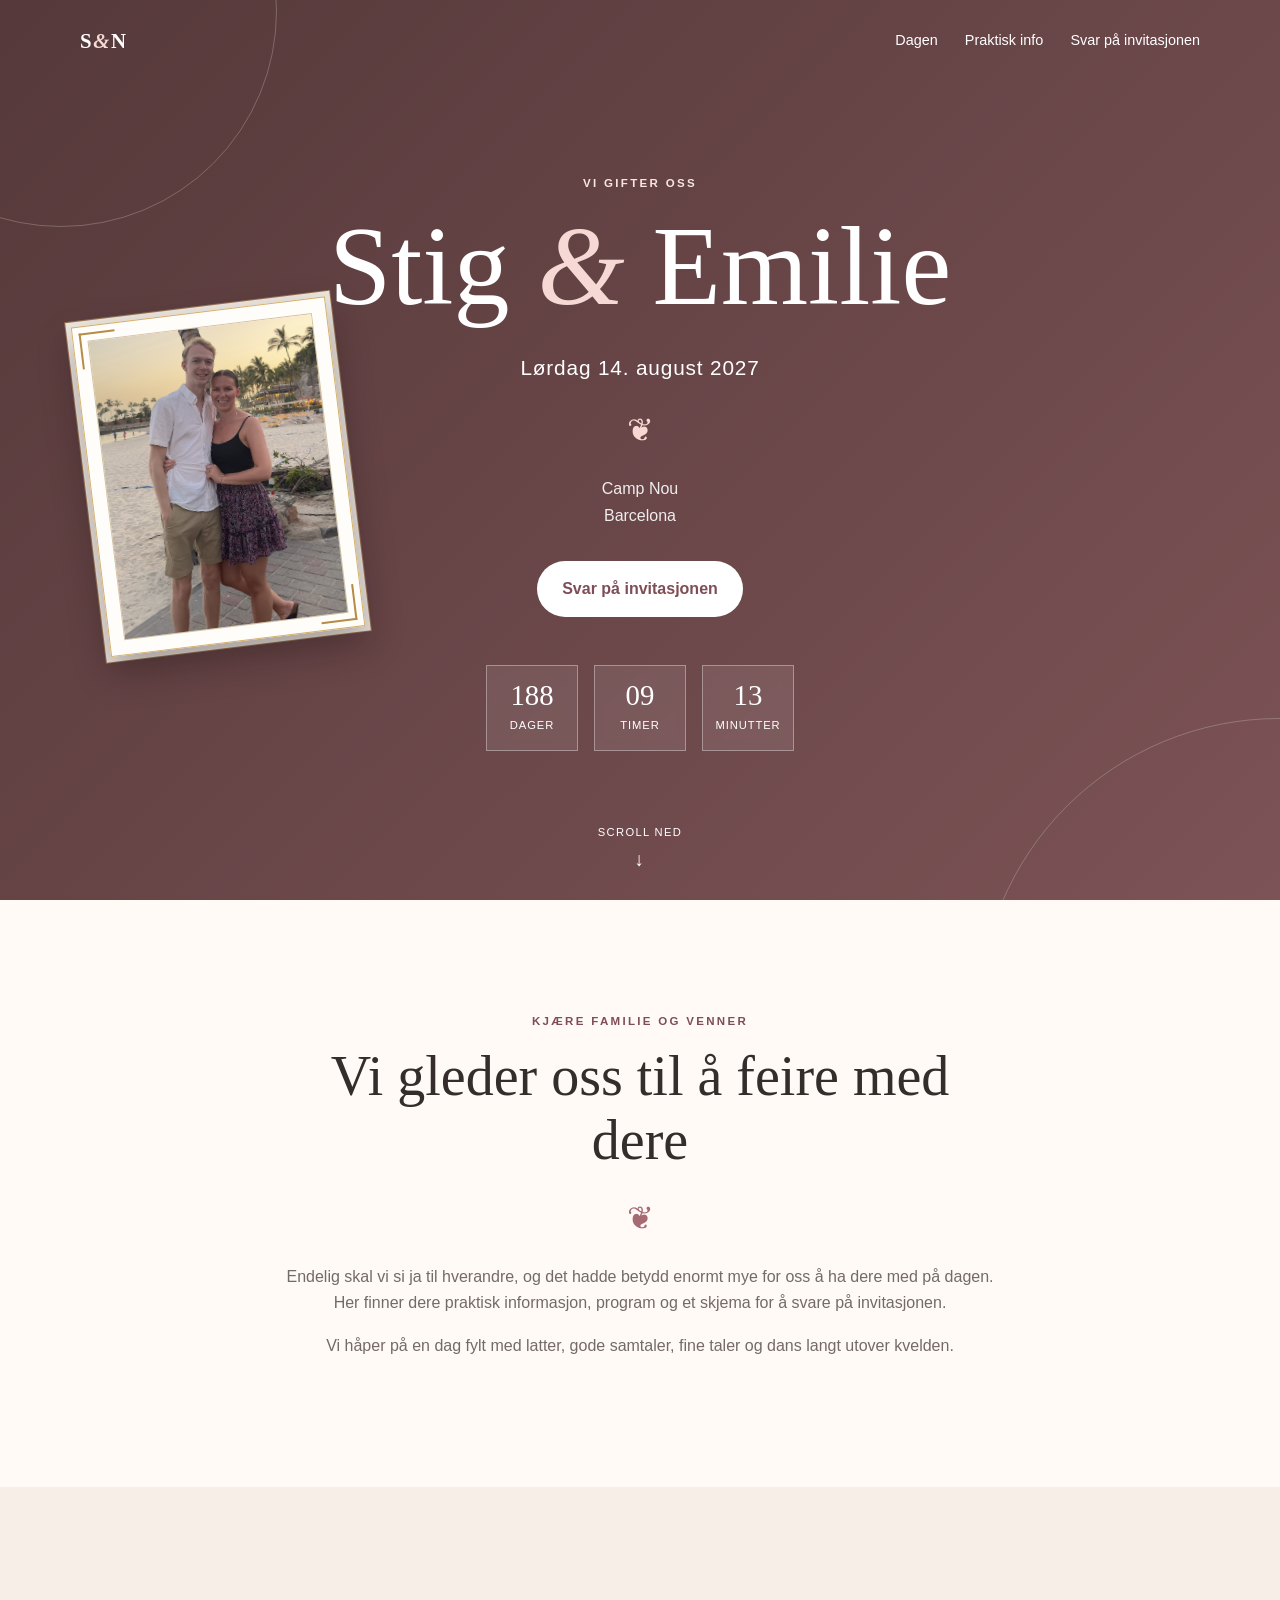
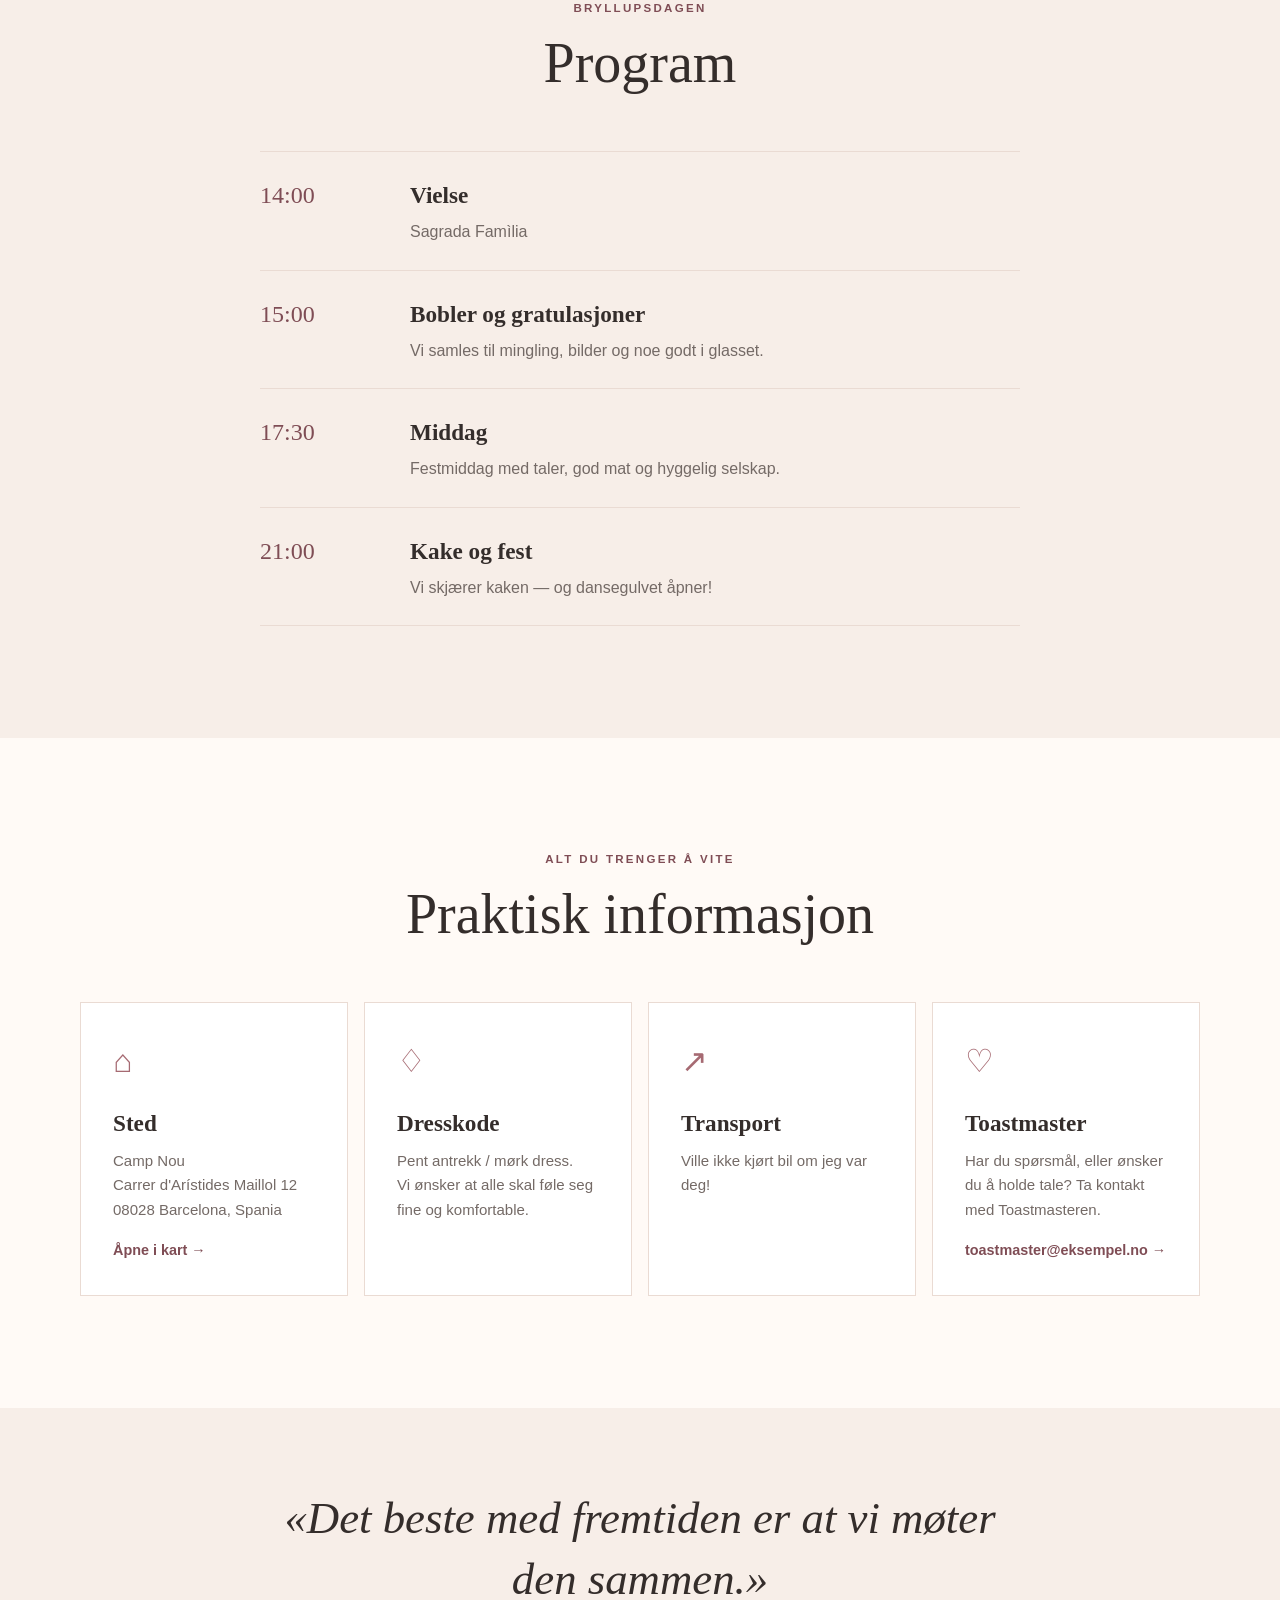
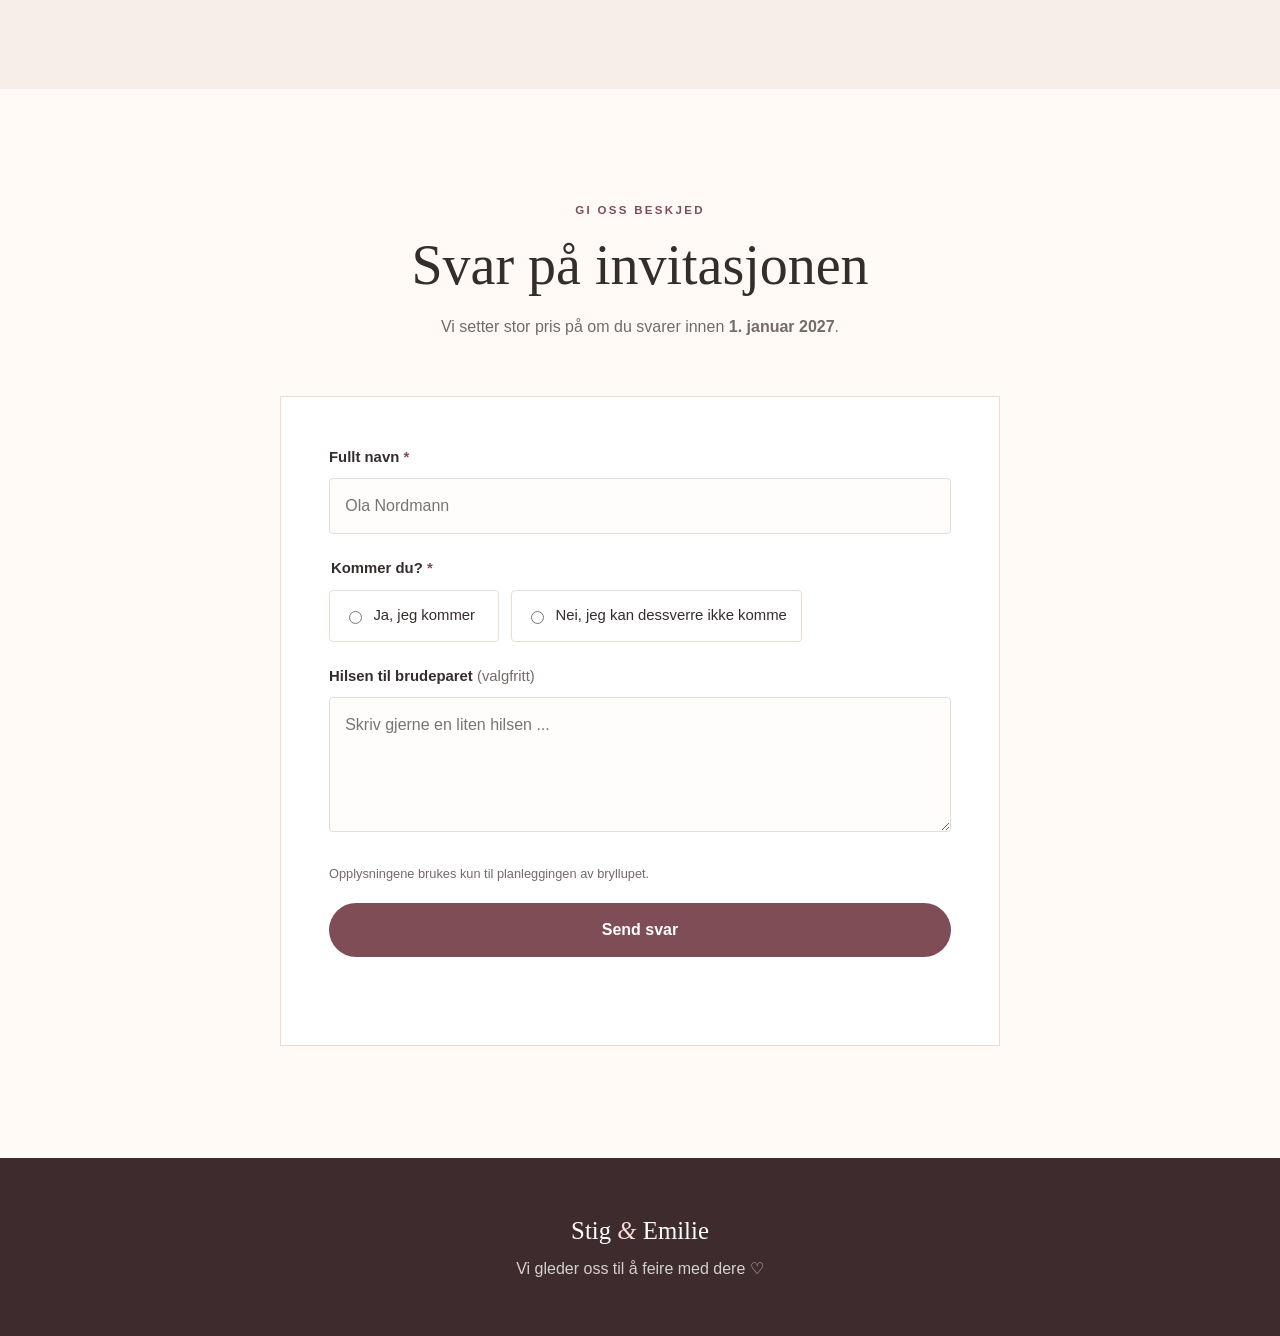
==== index.html @ 92dca907 "Rename indeks.html to index.html" ====
<!doctype html>
<html lang="no">
  <head>
    <meta charset="UTF-8" />
    <meta name="viewport" content="width=device-width, initial-scale=1.0" />

    <title>Stig & Emilie — Bryllup</title>
    <meta
      name="description"
      content="Informasjon og RSVP for bryllupet til Stig og Emilie."
    />

    <link rel="stylesheet" href="style.css">
    <script src="script.js" defer></script>
  </head>

  <body>
    <canvas id="fireworks-canvas" aria-hidden="true"></canvas>
    <header class="hero" id="top">
      <nav class="navigation container" aria-label="Hovedmeny">
        <a class="logo" href="#top" aria-label="Til toppen">
          S<span>&</span>N
        </a>

        <button
          class="menu-button"
          type="button"
          aria-label="Åpne meny"
          aria-controls="menu"
          aria-expanded="false"
        >
          <span></span>
          <span></span>
          <span></span>
        </button>

        <div class="nav-links" id="menu">
          <a href="#dagen">Dagen</a>
          <a href="#praktisk">Praktisk info</a>
          <a href="#rsvp">Svar på invitasjonen</a>
        </div>
      </nav>

            <!-- Bytt ut bryllupsbilde.jpg med navnet på bildet ditt -->
      <figure class="couple-photo">
        <img
          src="bilder/stig-og-emilie.jpg"
          alt="Stig og Emilie"
        />
      </figure>

      <div class="hero-content container">
        <p class="eyebrow">Vi gifter oss</p>

        <!-- NAVN -->
        <h1>Stig <span>&</span> Emilie </h1>

        <!-- DATO OG STED -->
        <p class="hero-date">Lørdag 14. august 2027</p>

        <div class="ornament" aria-hidden="true">❦</div>

        <p class="hero-location">
          Camp Nou<br />
          Barcelona
        </p>

        <a class="button button-light" href="#rsvp">Svar på invitasjonen</a>

        <div class="countdown" aria-label="Nedtelling til bryllupet">
          <div class="countdown-item">
            <strong id="days">0</strong>
            <span>dager</span>
          </div>

          <div class="countdown-item">
            <strong id="hours">0</strong>
            <span>timer</span>
          </div>

          <div class="countdown-item">
            <strong id="minutes">0</strong>
            <span>minutter</span>
          </div>
        </div>
      </div>

      <a class="scroll-hint" href="#velkommen" aria-label="Gå til informasjon">
        <span>Scroll ned</span>
        <span class="scroll-arrow">↓</span>
      </a>
    </header>

    <main>
      <section class="welcome section reveal" id="velkommen">
        <div class="container narrow">
          <p class="eyebrow dark">Kjære familie og venner</p>

          <h2>Vi gleder oss til å feire med dere</h2>

          <div class="ornament dark-ornament" aria-hidden="true">❦</div>

          <p>
            Endelig skal vi si ja til hverandre, og det hadde betydd enormt mye
            for oss å ha dere med på dagen. Her finner dere praktisk
            informasjon, program og et skjema for å svare på invitasjonen.
          </p>

          <p>
            Vi håper på en dag fylt med latter, gode samtaler, fine taler og
            dans langt utover kvelden.
          </p>
        </div>
      </section>

      <section class="schedule section section-soft reveal" id="dagen">
        <div class="container">
          <div class="section-heading">
            <p class="eyebrow dark">Bryllupsdagen</p>
            <h2>Program</h2>
          </div>

          <div class="timeline">
            <article class="timeline-item">
              <time datetime="2027-06-12T14:00">14:00</time>
              <div>
                <h3>Vielse</h3>
                <p>Sagrada Famìlia</p>
              </div>
            </article>

            <article class="timeline-item">
              <time datetime="2027-06-12T15:00">15:00</time>
              <div>
                <h3>Bobler og gratulasjoner</h3>
                <p>Vi samles til mingling, bilder og noe godt i glasset.</p>
              </div>
            </article>

            <article class="timeline-item">
              <time datetime="2027-06-12T17:30">17:30</time>
              <div>
                <h3>Middag</h3>
                <p>Festmiddag med taler, god mat og hyggelig selskap.</p>
              </div>
            </article>

            <article class="timeline-item">
              <time datetime="2027-06-12T21:00">21:00</time>
              <div>
                <h3>Kake og fest</h3>
                <p>Vi skjærer kaken — og dansegulvet åpner!</p>
              </div>
            </article>
          </div>
        </div>
      </section>

      <section class="practical section reveal" id="praktisk">
        <div class="container">
          <div class="section-heading">
            <p class="eyebrow dark">Alt du trenger å vite</p>
            <h2>Praktisk informasjon</h2>
          </div>

          <div class="info-grid">
            <article class="info-card">
              <div class="info-icon" aria-hidden="true">⌂</div>
              <h3>Sted</h3>
              <p>
                Camp Nou<br />
                Carrer d'Arístides Maillol 12<br />
                08028 Barcelona, Spania
              </p>

              <!-- Bytt ut # med kartlenken -->
              <a href="https://www.google.com/maps/place/Camp+Nou/@41.380833,2.122778,17z/data=!4m6!3m5!1s0x12a498f576297baf:0x44f65330fe1b04b9!8m2!3d41.380896!4d2.1228198!16zL20vMDFnZ2ps?entry=ttu&g_ep=EgoyMDI2MDkyMy4wIKXMDSoASAFQAw%3D%3D" target="_blank" rel="noopener">Åpne i kart →</a>
            </article>

            <article class="info-card">
              <div class="info-icon" aria-hidden="true">♢</div>
              <h3>Dresskode</h3>
              <p>
                Pent antrekk / mørk dress.<br />
                Vi ønsker at alle skal føle seg fine og komfortable.
              </p>
            </article>

            <article class="info-card">
              <div class="info-icon" aria-hidden="true">↗</div>
              <h3>Transport</h3>
              <p>
                <!-- [Informasjon om parkering, kollektivtransport eller eventuell
                felles transport.] --> Ville ikke kjørt bil om jeg var deg!
              </p>
            </article>

            <article class="info-card">
              <div class="info-icon" aria-hidden="true">♡</div>
              <h3>Toastmaster</h3>
              <p>
                Har du spørsmål, eller ønsker du å holde tale? Ta kontakt med
                Toastmasteren.
              </p>

              <!-- Bytt ut e-postadressen -->
              <a href="mailto:toastmaster@eksempel.no">
                toastmaster@eksempel.no →
              </a>
            </article>
          </div>
        </div>
      </section>

      <section class="quote-section section-soft reveal">
        <div class="container narrow">
          <blockquote>
            <p>«Det beste med fremtiden er at vi møter den sammen.»</p>
          </blockquote>
        </div>
      </section>

      <section class="rsvp section reveal" id="rsvp">
        <div class="container narrow">
          <div class="section-heading">
            <p class="eyebrow dark">Gi oss beskjed</p>
            <h2>Svar på invitasjonen</h2>
            <p class="section-intro">
              Vi setter stor pris på om du svarer innen
              <strong>1. januar 2027</strong>.
            </p>
          </div>

          <form id="rsvp-form" novalidate>
            <div class="form-group">
              <label for="name">Fullt navn <span aria-hidden="true">*</span></label>
              <input
                id="name"
                name="name"
                type="text"
                autocomplete="name"
                placeholder="Ola Nordmann"
                required
              />
            </div>

            <fieldset class="form-group">
              <legend>Kommer du? <span aria-hidden="true">*</span></legend>

              <div class="radio-group">
                <label class="radio-label">
                  <input type="radio" name="attendance" value="ja" required />
                  <span>Ja, jeg kommer</span>
                </label>

                <label class="radio-label">
                  <input type="radio" name="attendance" value="nei" />
                  <span>Nei, jeg kan dessverre ikke komme</span>
                </label>
              </div>
            </fieldset>

            <div id="guest-fields" hidden>
              <div class="form-group">
            <label for="guestCount">Antall personer <span aria-hidden="true">*</span></label>
            <input
                id="guestCount"
                name="guestCount"
                type="number"
                min="1"
                max="20"
                value="1"
                inputmode="numeric"
              />
            </div>

                <!-- JavaScript legger automatisk inn ett navnefelt per person her -->
                <div id="guest-names-container"></div>



              <div class="form-group">
                <label for="allergies">Allergier eller matpreferanser</label>
                <textarea
                  id="allergies"
                  name="allergies"
                  rows="4"
                  placeholder="For eksempel: vegetar, glutenfri eller nøtteallergi."
                ></textarea>
              </div>
            </div>

            <div class="form-group">
              <label for="message">Hilsen til brudeparet <span class="optional">(valgfritt)</span></label>
              <textarea
                id="message"
                name="message"
                rows="4"
                placeholder="Skriv gjerne en liten hilsen ..."
              ></textarea>
            </div>

            <p class="privacy-note">
              Opplysningene brukes kun til planleggingen av bryllupet.
            </p>

            <button class="button button-dark" type="submit">
              Send svar
            </button>

            <p
              id="form-status"
              class="form-status"
              aria-live="polite"
            ></p>
          </form>
        </div>
      </section>
    </main>

    <footer class="footer">
      <div class="container">
        <p class="footer-names">Stig <span>&</span> Emilie </p>
        <p>Vi gleder oss til å feire med dere ♡</p>
      </div>
    </footer>
  </body>
</html>
---- style.css ----
/*
  ==========================================
  BRYLLUPSSIDE – CSS
  ==========================================
*/


/*
  ------------------------------------------
  1. FARGER OG GJENBRUKBARE VERDIER
  ------------------------------------------

  CSS-variabler gjør det enkelt å endre farger
  senere. Endrer du for eksempel --accent,
  endres aksentfargen overalt på nettsiden.
*/
:root {
  /* Bakgrunnsfarger */
  --background: #fffaf6;
  --surface: #ffffff;
  --surface-soft: #f7eee8;

  /* Tekstfarger */
  --text: #342d2b;
  --muted-text: #746a66;

  /* Hovedfarger for detaljer, knapper og lenker */
  --accent: #a66a72;
  --accent-dark: #7f4d55;
  --accent-light: #ecd7d3;

  /* Andre nyttige farger */
  --border: #eadbd3;
  --white: #ffffff;

  /*
    Skrifter:
    Georgia er en klassisk serif-skrift som passer
    godt på overskrifter på en bryllupsside.

    Arial er en enkel, lettlest skrift til vanlig tekst.
  */
  --font-body: Arial, Helvetica, sans-serif;
  --font-heading: Georgia, "Times New Roman", serif;

  /* Maks bredde på innholdet på store skjermer */
  --max-width: 1120px;

  /* Samme animasjonshastighet brukt flere steder */
  --transition: 200ms ease;
}


/*
  ------------------------------------------
  2. GRUNNINNSTILLINGER
  ------------------------------------------
*/

/*
  Gjør at padding og border regnes med i bredde/høyde.
  Dette gjør det mye enklere å kontrollere størrelser.
*/
* {
  box-sizing: border-box;
}

/* Myk scrolling når man klikker på lenker som #rsvp */
html {
  scroll-behavior: smooth;
}

/* Standard stil for hele nettsiden */
body {
  margin: 0;
  background: var(--background);
  color: var(--text);
  font-family: var(--font-body);
  font-size: 1rem;
  line-height: 1.65;
}

/*
  Klassen legges på body med JavaScript når mobilmenyen
  er åpen. Da hindrer vi at siden scroller i bakgrunnen.
*/
body.menu-open {
  overflow: hidden;
}

/* Sørger for at bilder aldri blir bredere enn skjermen */
img {
  max-width: 100%;
}

/* Lenker arver tekstfargen fra elementet rundt */
a {
  color: inherit;
}

/*
  Skjemaelementer bruker samme skrifttype som resten
  av nettsiden i stedet for nettleserens standardfont.
*/
button,
input,
textarea,
select {
  font: inherit;
}

/* Musepekeren blir en hånd når man holder over knapper */
button {
  cursor: pointer;
}


/*
  ------------------------------------------
  3. FELLES LAYOUT-KLASSER
  ------------------------------------------
*/

/*
  .container holder innholdet sentrert og hindrer at
  tekst og kort blir altfor brede på store skjermer.

  calc(100% - 2rem) gir 1rem luft på hver side på mobil.
*/
.container {
  width: min(var(--max-width), calc(100% - 2rem));
  margin: 0 auto;
}

/* Brukes på seksjoner med mye tekst, som velkommen og RSVP */
.narrow {
  max-width: 720px;
}

/* Standard luft over og under hver seksjon */
.section {
  padding: 7rem 0;
}

/* Alternativ, litt mørkere bakgrunn på enkelte seksjoner */
.section-soft {
  background: var(--surface-soft);
}


/*
  ------------------------------------------
  4. HERO / FORSIDEN
  ------------------------------------------
*/

.hero {
  position: relative;
  min-height: 100svh;
  overflow: hidden;

  color: var(--white);

  /*
    Her kan du bruke et eget bilde:
    1. Lag en mappe som heter "bilder"
    2. Legg bildet der, for eksempel "hero.jpg"
    3. Da brukes: url("bilder/hero.jpg")

    Hvis du IKKE har noe bilde, vil fargen #805b5c
    vises i stedet.

    Linear-gradient gjør bildet mørkere, slik at den
    hvite teksten blir lettere å lese.
  */
  background:
    linear-gradient(
      135deg,
      rgba(63, 39, 40, 0.66),
      rgba(119, 72, 78, 0.44)
    ),
    url("bilder/hero.jpg") center / cover no-repeat,
    #805b5c;
}

/*
  Store dekorative sirkler i bakgrunnen.
  ::before og ::after lager ekstra elementer uten at
  du trenger å legge dem i HTML.
*/
.hero::before,
.hero::after {
  position: absolute;
  border: 1px solid rgba(255, 255, 255, 0.22);
  border-radius: 50%;
  content: "";
  pointer-events: none;
}

.hero::before {
  width: 430px;
  height: 430px;
  top: -205px;
  left: -155px;
}

.hero::after {
  width: 600px;
  height: 600px;
  right: -300px;
  bottom: -420px;
}


/*
  ------------------------------------------
  5. NAVIGASJON
  ------------------------------------------
*/

.navigation {
  position: relative;
  z-index: 2;

  display: flex;
  align-items: center;
  justify-content: space-between;

  padding-top: 1.5rem;
}

/* Liten logo øverst til venstre */
.logo {
  font-family: var(--font-heading);
  font-size: 1.3rem;
  font-weight: 600;
  letter-spacing: 0.08em;
  text-decoration: none;
}

/* Gir &-tegnet en lysere/feminin aksentfarge */
.logo span,
.hero h1 span,
.footer-names span {
  color: #f6d9d4;
  font-style: italic;
}

/* Menylenker på store skjermer */
.nav-links {
  display: flex;
  gap: 1.7rem;
}

.nav-links a {
  position: relative;
  font-size: 0.9rem;
  font-weight: 500;
  text-decoration: none;
}

/*
  Lager en liten linje under menylenken ved hover.
  Linjen starter med bredde 0 og vokser til 100%.
*/
.nav-links a::after {
  position: absolute;
  bottom: -0.35rem;
  left: 0;

  width: 0;
  height: 1px;

  background: currentColor;
  content: "";

  transition: width var(--transition);
}

.nav-links a:hover::after,
.nav-links a:focus-visible::after {
  width: 100%;
}

/*
  Hamburgerknappen er skjult på store skjermer.
  Den vises i media query nederst for mobil.
*/
.menu-button {
  display: none;

  width: 45px;
  height: 45px;
  padding: 0.7rem;

  border: 1px solid rgba(255, 255, 255, 0.6);
  border-radius: 50%;
  background: transparent;
  color: var(--white);
}

.menu-button span {
  display: block;
  width: 100%;
  height: 1px;
  margin: 5px 0;

  background: currentColor;

  transition:
    transform var(--transition),
    opacity var(--transition);
}


/*
  ------------------------------------------
  6. INNHOLD I HERO-SEKSJONEN
  ------------------------------------------
*/

.hero-content {
  position: relative;
  z-index: 1;

  display: grid;
  min-height: calc(100svh - 76px);
  place-content: center;
  justify-items: center;

  padding: 5rem 1rem 6rem;
  text-align: center;
}

/*
  Liten tekst over overskrifter.
  F.eks. "Vi gifter oss" eller "Praktisk informasjon".
*/
.eyebrow {
  margin: 0 0 0.8rem;

  color: #f8e6e1;
  font-size: 0.72rem;
  font-weight: 700;
  letter-spacing: 0.2em;
  text-transform: uppercase;
}

/* Mørk variant som brukes på lyse bakgrunner */
.eyebrow.dark {
  color: var(--accent-dark);
}

.hero h1,
h2,
h3 {
  font-family: var(--font-heading);
}

/* Hovedtittelen med navnene til brudeparet */
.hero h1 {
  max-width: 900px;
  margin: 0;

  /*
    clamp(minimum, fleksibel størrelse, maksimum)
    gjør at tittelen automatisk blir mindre på mobil
    og større på store skjermer.
  */
  font-size: clamp(3.3rem, 10vw, 7rem);
  font-weight: 500;
  line-height: 1.08;
}

.hero-date {
  margin: 1.5rem 0 0;
  font-size: clamp(1.05rem, 2vw, 1.3rem);
  letter-spacing: 0.04em;
}

/* Den lille blomster-/ornamentteksten: ❦ */
.ornament {
  margin: 1.2rem 0;
  color: #f7d7d1;
  font-family: var(--font-heading);
  font-size: 2rem;
}

.dark-ornament {
  color: var(--accent);
}

.hero-location {
  margin: 0 0 2rem;
  color: rgba(255, 255, 255, 0.9);
}


/*
  ------------------------------------------
  7. KNAPPER OG FOKUS
  ------------------------------------------
*/

.button {
  display: inline-flex;
  align-items: center;
  justify-content: center;

  min-height: 52px;
  padding: 0.85rem 1.5rem;

  border: 1px solid transparent;
  border-radius: 999px;

  font-weight: 700;
  text-decoration: none;

  transition:
    transform var(--transition),
    background var(--transition),
    color var(--transition),
    border-color var(--transition);
}

/* Knappen løfter seg forsiktig når brukeren holder over */
.button:hover {
  transform: translateY(-3px);
}

/*
  Synlig fokusmarkering for tastaturnavigasjon.
  Dette er viktig for tilgjengelighet.
*/
.button:focus-visible,
a:focus-visible,
input:focus-visible,
textarea:focus-visible,
select:focus-visible {
  outline: 3px solid #c88b91;
  outline-offset: 3px;
}

/* Lys knapp brukt i hero */
.button-light {
  background: var(--white);
  color: var(--accent-dark);
}

.button-light:hover {
  background: #faece8;
}

/* Mørk knapp brukt til å sende RSVP-skjemaet */
.button-dark {
  width: 100%;
  border: 0;
  background: var(--accent-dark);
  color: var(--white);
}

.button-dark:hover {
  background: #61373e;
}


/*
  ------------------------------------------
  8. NEDTELLING
  ------------------------------------------
*/

.countdown {
  display: flex;
  justify-content: center;
  gap: 1rem;
  margin-top: 3rem;
}

/* Hver enkelt boks i nedtellingen */
.countdown-item {
  display: grid;
  width: 92px;
  min-height: 86px;
  place-content: center;

  border: 1px solid rgba(255, 255, 255, 0.35);
  background: rgba(255, 255, 255, 0.09);

  /*
    Gjør innholdet bak boksen litt uskarpt.
    Enkelte eldre nettlesere støtter ikke dette,
    men boksen fungerer fortsatt uten.
  */
  backdrop-filter: blur(4px);
}

.countdown-item strong {
  font-family: var(--font-heading);
  font-size: 1.8rem;
  font-weight: 500;
  line-height: 1;
}

.countdown-item span {
  margin-top: 0.35rem;
  font-size: 0.7rem;
  letter-spacing: 0.08em;
  text-transform: uppercase;
}


/*
  ------------------------------------------
  9. "SCROLL NED"-LENKE I HERO
  ------------------------------------------
*/

.scroll-hint {
  position: absolute;
  z-index: 2;
  bottom: 1.5rem;
  left: 50%;

  display: grid;
  justify-items: center;

  color: var(--white);
  font-size: 0.7rem;
  letter-spacing: 0.12em;
  text-decoration: none;
  text-transform: uppercase;

  transform: translateX(-50%);
}

.scroll-arrow {
  margin-top: 0.2rem;
  font-size: 1.2rem;

  /* Pil ned beveger seg forsiktig opp og ned */
  animation: bounce 1.7s infinite;
}


/*
  ------------------------------------------
  10. VELKOMSTTEKST OG OVERSKRIFTER
  ------------------------------------------
*/

.welcome {
  text-align: center;
}

.welcome h2,
.section-heading h2 {
  margin: 0;
  font-size: clamp(2.2rem, 5vw, 3.5rem);
  font-weight: 500;
  line-height: 1.15;
}

.welcome p:not(.eyebrow) {
  color: var(--muted-text);
}

.section-heading {
  margin-bottom: 3.5rem;
  text-align: center;
}

.section-intro {
  max-width: 570px;
  margin: 1rem auto 0;
  color: var(--muted-text);
}


/*
  ------------------------------------------
  11. PROGRAM / TIDSLINJE
  ------------------------------------------
*/

.timeline {
  max-width: 760px;
  margin: 0 auto;
}

/*
  Første kolonne er klokkeslett.
  Andre kolonne er informasjon om hendelsen.
*/
.timeline-item {
  display: grid;
  grid-template-columns: 110px 1fr;
  gap: 2.5rem;

  padding: 1.5rem 0;
  border-bottom: 1px solid var(--border);
}

.timeline-item:first-child {
  border-top: 1px solid var(--border);
}

.timeline-item time {
  color: var(--accent-dark);
  font-family: var(--font-heading);
  font-size: 1.5rem;
}

.timeline-item h3 {
  margin: 0 0 0.3rem;
  font-size: 1.45rem;
  font-weight: 600;
}

.timeline-item p {
  margin: 0;
  color: var(--muted-text);
}


/*
  ------------------------------------------
  12. PRAKTISK INFORMASJON – KORT
  ------------------------------------------
*/

.info-grid {
  display: grid;

  /* Fire kort ved siden av hverandre på store skjermer */
  grid-template-columns: repeat(4, 1fr);

  gap: 1rem;
}

.info-card {
  min-height: 280px;
  padding: 2rem;

  background: var(--surface);
  border: 1px solid var(--border);
}

.info-icon {
  color: var(--accent);
  font-family: var(--font-heading);
  font-size: 2rem;
}

.info-card h3 {
  margin: 1rem 0 0.4rem;
  font-size: 1.45rem;
  font-weight: 600;
}

.info-card p {
  margin: 0;
  color: var(--muted-text);
  font-size: 0.94rem;
}

.info-card a {
  display: inline-block;
  margin-top: 1rem;

  color: var(--accent-dark);
  font-size: 0.9rem;
  font-weight: 700;
  text-decoration: none;
}

.info-card a:hover {
  text-decoration: underline;
}


/*
  ------------------------------------------
  13. SITATSEKSJON
  ------------------------------------------
*/

.quote-section {
  padding: 5rem 0;
  text-align: center;
}

blockquote {
  margin: 0;
}

blockquote p {
  margin: 0;

  font-family: var(--font-heading);
  font-size: clamp(1.8rem, 4vw, 2.8rem);
  font-style: italic;
  line-height: 1.35;
}


/*
  ------------------------------------------
  14. RSVP-SKJEMA
  ------------------------------------------
*/

.rsvp {
  background: var(--background);
}

/*
  Skjemaet ligger som et hvitt "kort" på siden.
  clamp gjør at lufta inni blir mindre på mobil.
*/
form {
  padding: clamp(1.5rem, 4vw, 3rem);
  background: var(--surface);
  border: 1px solid var(--border);
}

.form-group {
  margin: 0 0 1.4rem;
  padding: 0;
  border: 0;
}

label,
legend {
  display: block;
  margin-bottom: 0.55rem;
  font-size: 0.93rem;
  font-weight: 700;
}

/* Rødlig stjerne ved obligatoriske felt */
label span[aria-hidden="true"],
legend span[aria-hidden="true"] {
  color: var(--accent-dark);
}

/* Litt svakere tekst ved "(valgfritt)" */
.optional {
  color: var(--muted-text);
  font-weight: 400;
}

/*
  Felles design for tekstfelt, tekstområder
  og nedtrekksmenyer.
*/
input[type="text"],
textarea,
select {
  width: 100%;
  padding: 0.85rem 0.95rem;

  border: 1px solid var(--border);
  border-radius: 4px;
  outline: none;

  background: #fffdfb;
  color: var(--text);

  transition:
    border-color var(--transition),
    box-shadow var(--transition);
}

/* Litt tydeligere kant når brukeren skriver i et felt */
input[type="text"]:focus,
textarea:focus,
select:focus {
  border-color: var(--accent);
  box-shadow: 0 0 0 3px rgba(166, 106, 114, 0.14);
}

/* Lar brukeren endre høyden på tekstfeltet, men ikke bredden */
textarea {
  resize: vertical;
}

/* Radio-knappene ligger ved siden av hverandre på større skjermer */
.radio-group {
  display: flex;
  flex-wrap: wrap;
  gap: 0.75rem;
}

/*
  Hver radio-knapp er pakket inn i en label.
  Da kan brukeren klikke på hele boksen, ikke bare
  den lille sirkelen.
*/
.radio-label {
  display: flex;
  align-items: center;
  gap: 0.5rem;

  min-width: 170px;
  margin: 0;
  padding: 0.8rem 0.9rem;

  border: 1px solid var(--border);
  border-radius: 4px;

  font-weight: 500;
  cursor: pointer;
}

/*
  :has() velger labelen som inneholder en valgt radio-knapp.
  Den får da en svak bakgrunn og tydeligere kant.
*/
.radio-label:has(input:checked) {
  border-color: var(--accent);
  background: #fff6f4;
}

/* Endrer fargen på selve radio-sirkelen */
.radio-label input {
  accent-color: var(--accent-dark);
}

.privacy-note {
  margin: 0 0 1.2rem;
  color: var(--muted-text);
  font-size: 0.8rem;
}

/*
  Området under skjemaet der JavaScript viser:
  - feilmeldinger
  - vellykket innsending
*/
.form-status {
  min-height: 1.5rem;
  margin: 1rem 0 0;
  font-weight: 700;
  text-align: center;
}

.form-status.success {
  color: #347052;
}

.form-status.error {
  color: #aa3c45;
}


/*
  ------------------------------------------
  15. FOOTER
  ------------------------------------------
*/

.footer {
  padding: 3rem 0;
  background: #3d2b2d;
  color: rgba(255, 255, 255, 0.78);
  text-align: center;
}

.footer p {
  margin: 0.3rem 0;
}

.footer-names {
  color: var(--white);
  font-family: var(--font-heading);
  font-size: 1.55rem;
}


/*
  ------------------------------------------
  16. SCROLL-ANIMASJONER
  ------------------------------------------

  JavaScript legger klassen .
  /*
  Ballonger og fyrverkeri ved åpning av nettsiden
*/

/* Canvaset dekker skjermen, men kan ikke klikkes på */
#fireworks-canvas {
  position: fixed;
  z-index: 20;
  inset: 0;

  width: 100%;
  height: 100%;

  pointer-events: none;
}

/*
  Ballonger blir opprettet med JavaScript inne i hero.
  De er bare dekorasjon og skal ikke dekke innholdet.
*/
.opening-balloon {
  position: absolute;
  z-index: 0;
  bottom: -140px;

  width: 42px;
  height: 54px;

  border-radius: 50% 50% 48% 48%;
  opacity: 0.8;

  animation: balloon-float linear forwards;
}

/* Den lille "knyten" nederst på ballongen */
.opening-balloon::before {
  position: absolute;
  bottom: -6px;
  left: 50%;

  width: 10px;
  height: 10px;

  background: inherit;
  content: "";

  transform: translateX(-50%) rotate(45deg);
}

/* Ballongsnoren */
.opening-balloon::after {
  position: absolute;
  top: 57px;
  left: 50%;

  width: 1px;
  height: 80px;

  background: rgba(255, 255, 255, 0.55);
  content: "";

  transform: translateX(-50%);
  transform-origin: top;
}

/*
  Ballongen beveger seg fra under skjermen til over hero-seksjonen.
  Litt rotasjon får bevegelsen til å føles mindre stiv.
*/
@keyframes balloon-float {
  0% {
    transform: translateY(0) rotate(-4deg);
  }

  50% {
    transform: translateY(-55vh) rotate(5deg);
  }

  100% {
    transform: translateY(-125vh) rotate(-3deg);
  }
}

/*
  Bilderamme med dobbel kant, små gullhjørner og skygge.
*/
.couple-photo {
  position: absolute;
  z-index: 1;
  top: 50%;
  left: clamp(1.5rem, 7vw, 8rem);

  width: clamp(180px, 20vw, 310px);
  margin: 0;
  padding: 0.85rem;

  background: #fffdf9;
  border: 1px solid #d5b06e;
  box-shadow:
    0 16px 35px rgba(25, 14, 15, 0.35),
    0 0 0 5px rgba(255, 253, 249, 0.85),
    0 0 0 6px rgba(213, 176, 110, 0.45);

  transform: translateY(-42%) rotate(-7deg);
  transition: transform 250ms ease;
}

/*
  Dekorative gullhjørner over selve bilderammen.
*/
.couple-photo::before,
.couple-photo::after {
  position: absolute;
  z-index: 2;

  width: 34px;
  height: 34px;

  border-color: #b68b46;
  border-style: solid;
  content: "";

  pointer-events: none;
}

.couple-photo::before {
  top: 0.35rem;
  left: 0.35rem;

  border-width: 2px 0 0 2px;
}

.couple-photo::after {
  right: 0.35rem;
  bottom: 0.35rem;

  border-width: 0 2px 2px 0;
}

.couple-photo img {
  display: block;
  width: 100%;
  aspect-ratio: 3 / 4;
  object-fit: cover;

  /*
    En tynn, varm kant rett rundt fotografiet.
  */
  border: 1px solid #d8c3a1;

  /*
    Gjør bildet litt varmere og mykere.
    Du kan fjerne disse to linjene hvis du vil
    beholde bildets helt originale farger.
  */
  filter: saturate(0.9) contrast(0.98);
}

/* Bildet retter seg litt opp når musen holdes over det */
.couple-photo:hover {
  transform: translateY(-42%) rotate(-3deg) scale(1.03);
}


/*
  På mindre skjermer blir bildet mindre og flyttes nedover,
  slik at det ikke dekker navnene i headeren.
*/
@media (max-width: 850px) {
  .couple-photo {
    top: auto;
    bottom: 1.5rem;
    left: 1.25rem;

    width: 130px;

    transform: rotate(-6deg);
  }

  .couple-photo:hover {
    transform: rotate(-3deg) scale(1.03);
  }
}

/*
  Skjuler bildet på veldig små mobiler, siden headeren ellers
  fort kan bli for tett. Fjern denne delen hvis du alltid vil
  vise bildet.
*/
@media (max-width: 430px) {
  .couple-photo {
    display: none;
  }
}
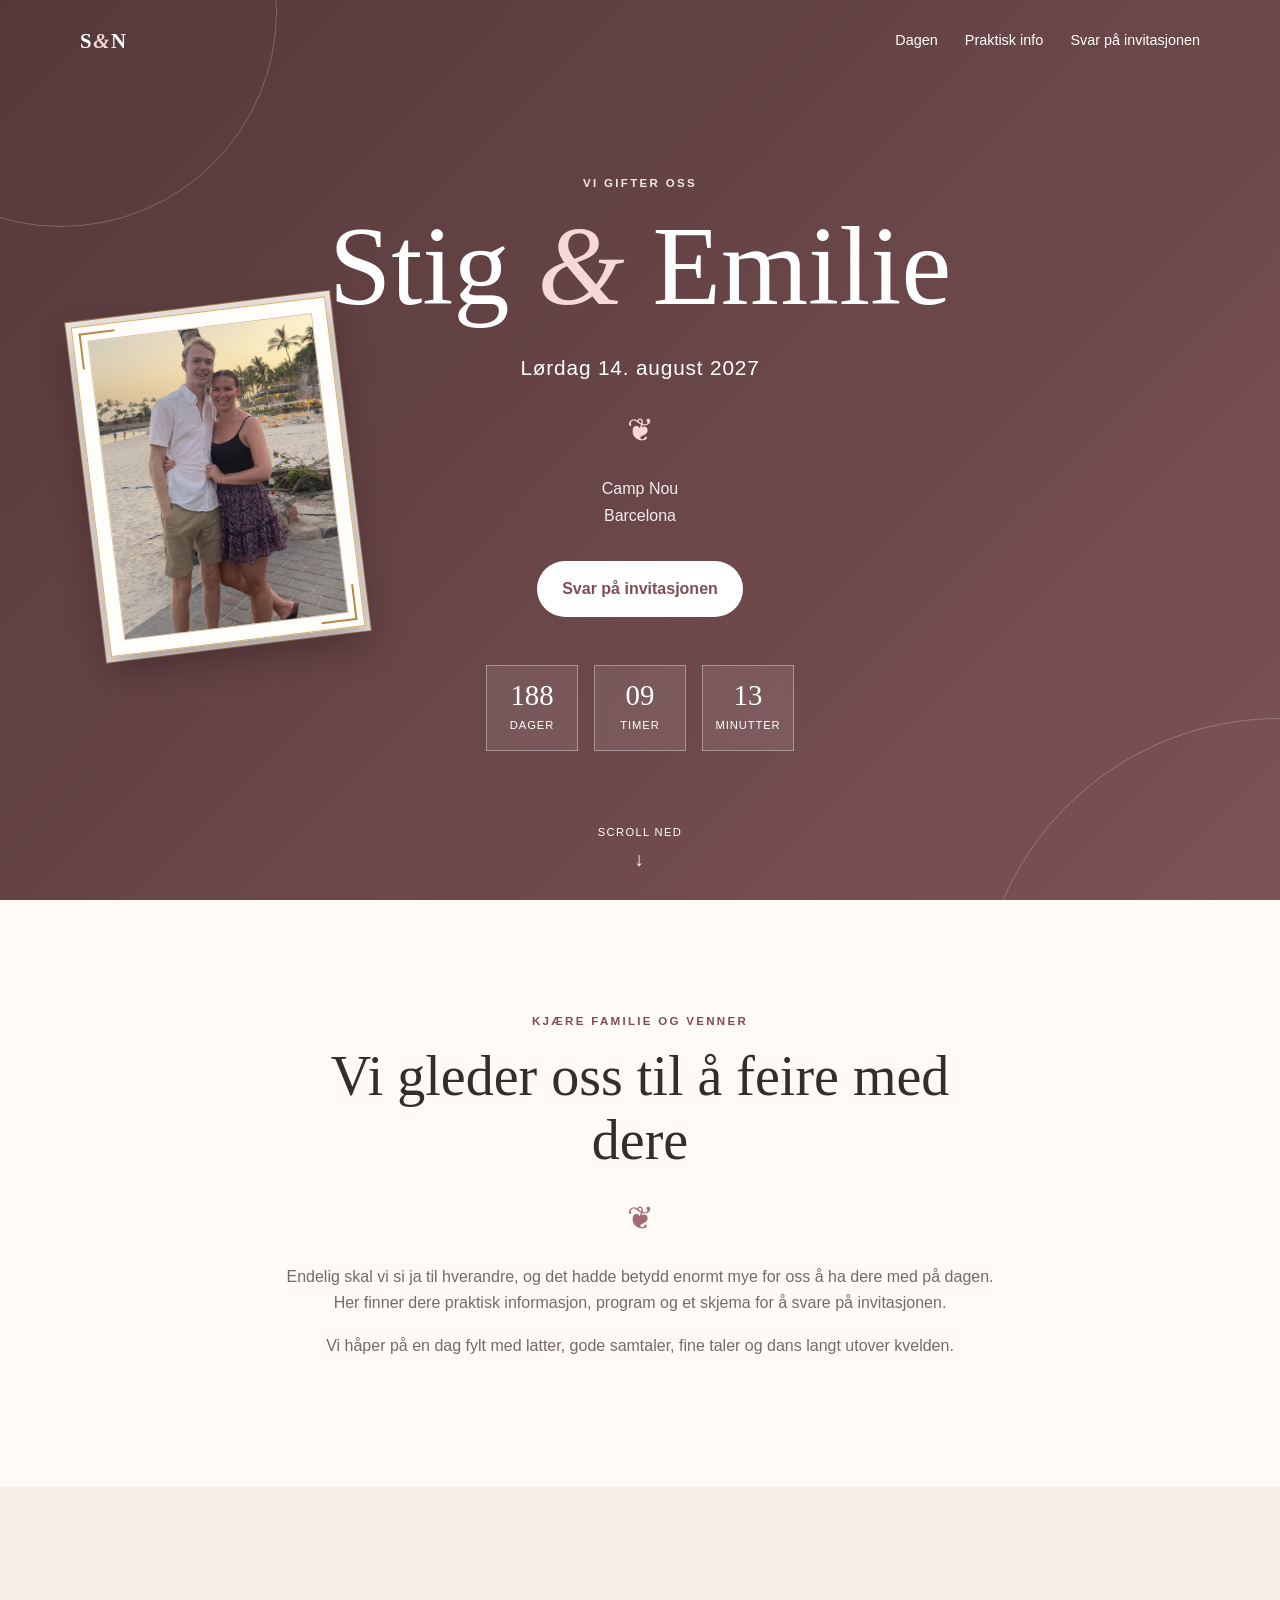
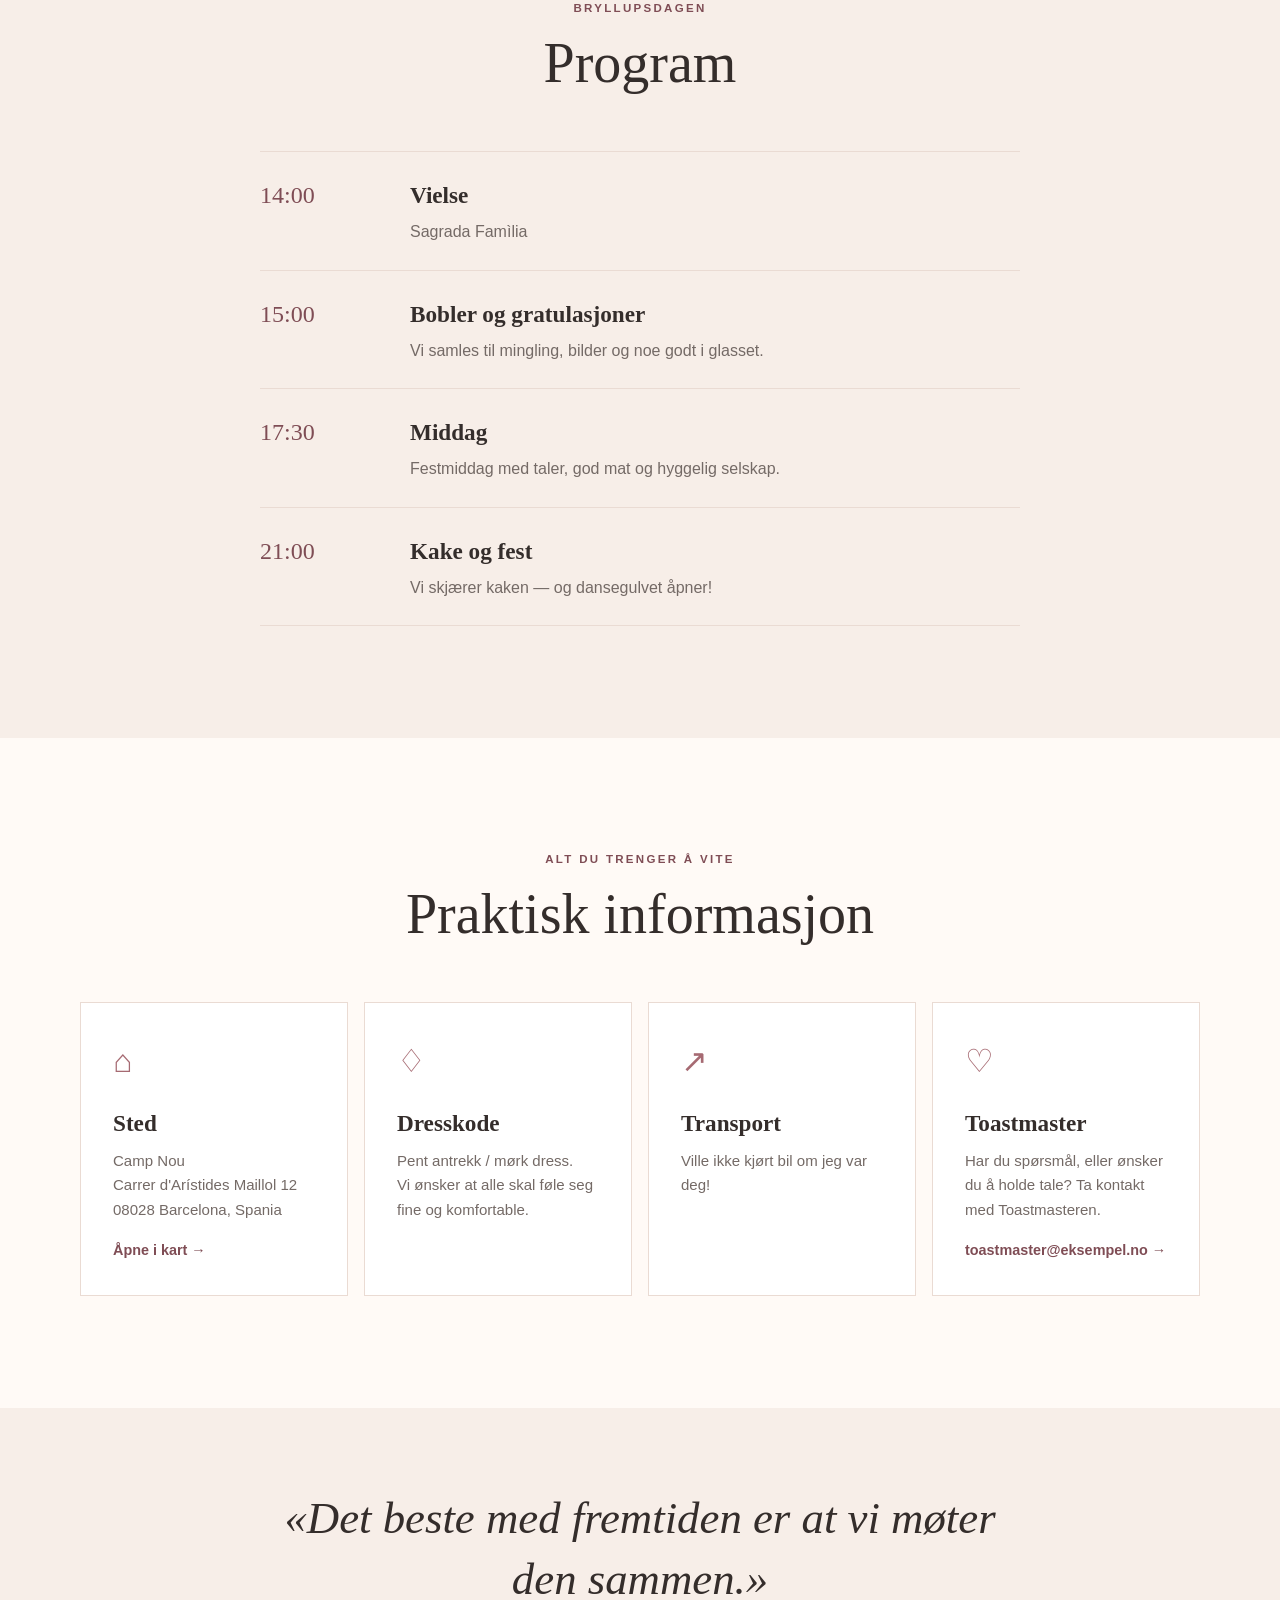
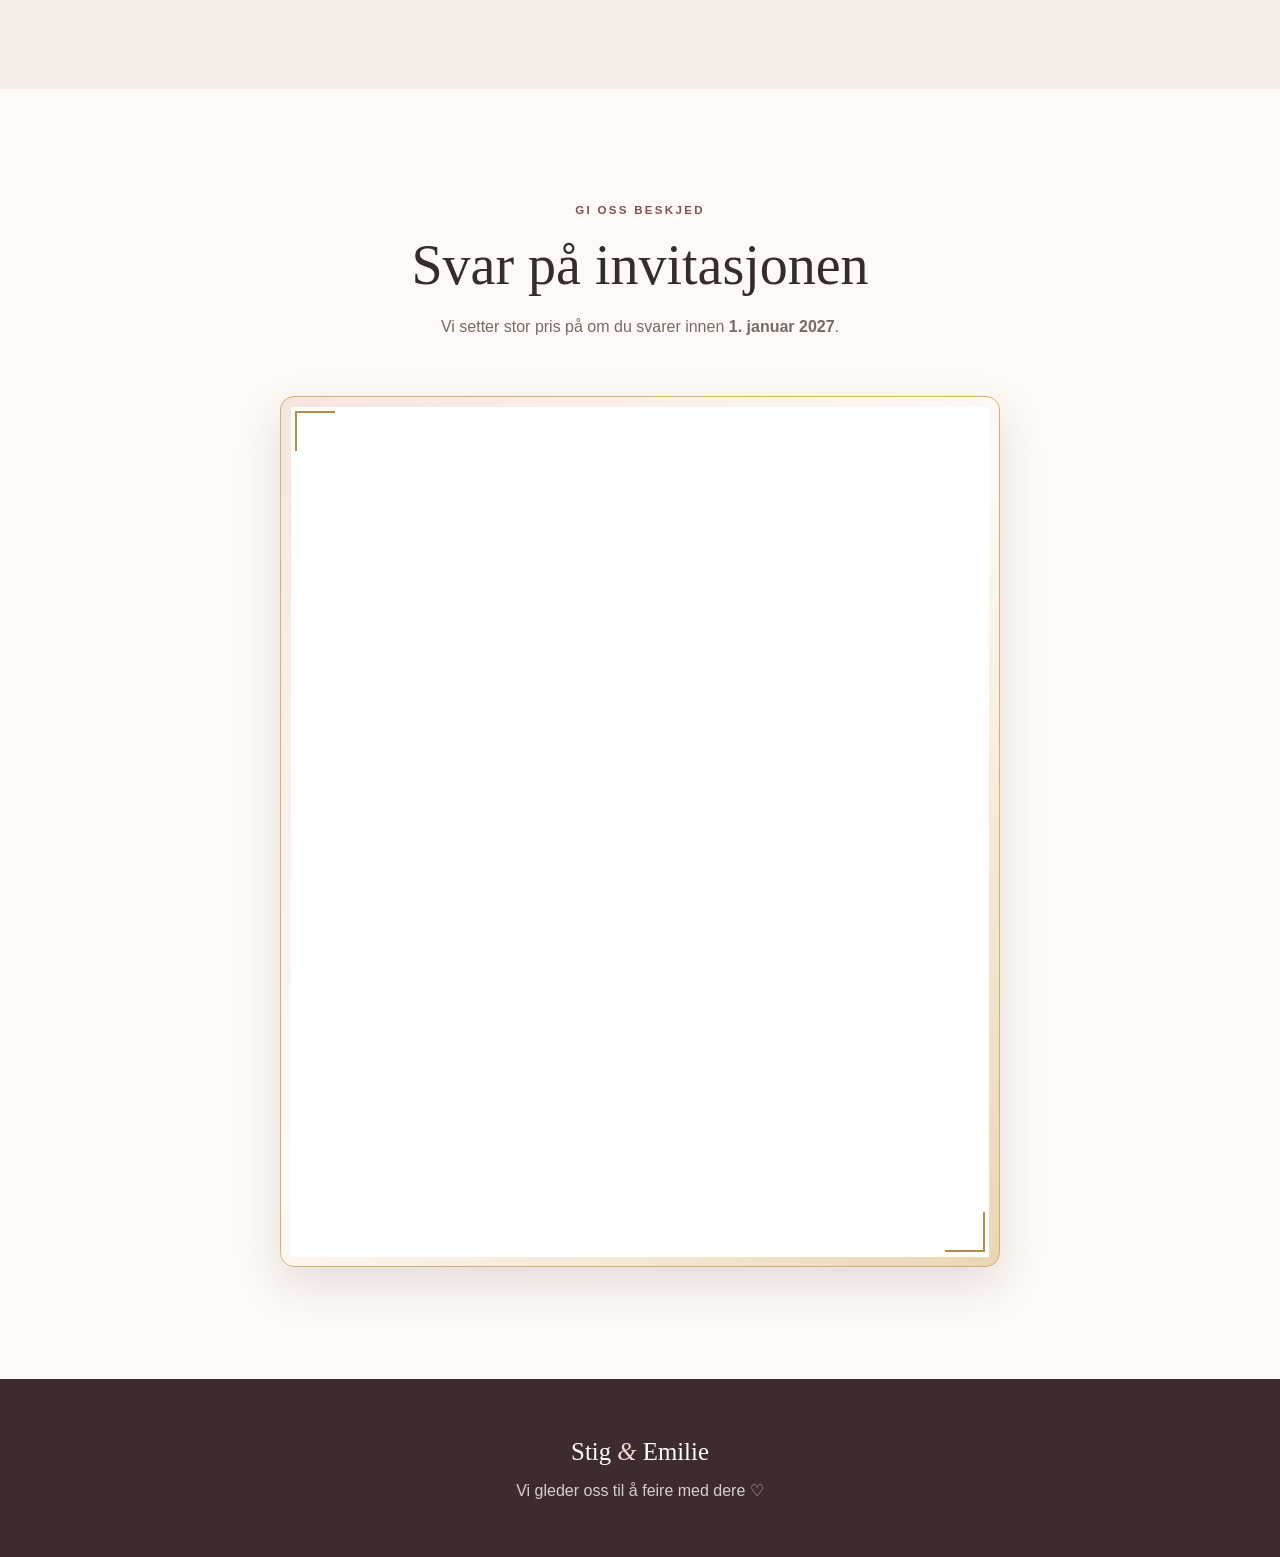
==== commit c1b0125b: "lagt inn microsoft forms" ====
--- a/index.html
+++ b/index.html
@@ -231,89 +231,19 @@
             </p>
           </div>
 
-          <form id="rsvp-form" novalidate>
-            <div class="form-group">
-              <label for="name">Fullt navn <span aria-hidden="true">*</span></label>
-              <input
-                id="name"
-                name="name"
-                type="text"
-                autocomplete="name"
-                placeholder="Ola Nordmann"
-                required
-              />
-            </div>
-
-            <fieldset class="form-group">
-              <legend>Kommer du? <span aria-hidden="true">*</span></legend>
-
-              <div class="radio-group">
-                <label class="radio-label">
-                  <input type="radio" name="attendance" value="ja" required />
-                  <span>Ja, jeg kommer</span>
-                </label>
-
-                <label class="radio-label">
-                  <input type="radio" name="attendance" value="nei" />
-                  <span>Nei, jeg kan dessverre ikke komme</span>
-                </label>
-              </div>
-            </fieldset>
-
-            <div id="guest-fields" hidden>
-              <div class="form-group">
-            <label for="guestCount">Antall personer <span aria-hidden="true">*</span></label>
-            <input
-                id="guestCount"
-                name="guestCount"
-                type="number"
-                min="1"
-                max="20"
-                value="1"
-                inputmode="numeric"
-              />
-            </div>
-
-                <!-- JavaScript legger automatisk inn ett navnefelt per person her -->
-                <div id="guest-names-container"></div>
-
-
-
-              <div class="form-group">
-                <label for="allergies">Allergier eller matpreferanser</label>
-                <textarea
-                  id="allergies"
-                  name="allergies"
-                  rows="4"
-                  placeholder="For eksempel: vegetar, glutenfri eller nøtteallergi."
-                ></textarea>
-              </div>
-            </div>
-
-            <div class="form-group">
-              <label for="message">Hilsen til brudeparet <span class="optional">(valgfritt)</span></label>
-              <textarea
-                id="message"
-                name="message"
-                rows="4"
-                placeholder="Skriv gjerne en liten hilsen ..."
-              ></textarea>
-            </div>
-
-            <p class="privacy-note">
-              Opplysningene brukes kun til planleggingen av bryllupet.
-            </p>
-
-            <button class="button button-dark" type="submit">
-              Send svar
-            </button>
-
-            <p
-              id="form-status"
-              class="form-status"
-              aria-live="polite"
-            ></p>
-          </form>
+          <div class="forms-wrapper">
+            <iframe
+              class="microsoft-form"
+              src="https://forms.cloud.microsoft/Pages/ResponsePage.aspx?id=DQSIkWdsW0yxEjajBLZtrQAAAAAAAAAAAAN__gyTKnZUQVJUU0MxRk5NWENWTVpHTDdYVTVST0hHRC4u&embed=true"
+              title="Svar på bryllupsinvitasjonen"
+              frameborder="0"
+              marginwidth="0"
+              marginheight="0"
+              allowfullscreen
+            >
+              Laster inn svarskjema ...
+            </iframe>
+        </div>
         </div>
       </section>
     </main>
--- a/style.css
+++ b/style.css
@@ -176,7 +176,7 @@
   background:
     linear-gradient(
       135deg,
-      rgba(63, 39, 40, 0.66),
+      #3f2728a8,
       rgba(119, 72, 78, 0.44)
     ),
     url("bilder/hero.jpg") center / cover no-repeat,
@@ -191,7 +191,7 @@
 .hero::before,
 .hero::after {
   position: absolute;
-  border: 1px solid rgba(255, 255, 255, 0.22);
+  border: 1px solid #ffffff38;
   border-radius: 50%;
   content: "";
   pointer-events: none;
@@ -293,7 +293,7 @@
   height: 45px;
   padding: 0.7rem;
 
-  border: 1px solid rgba(255, 255, 255, 0.6);
+  border: 1px solid #ffffff99;
   border-radius: 50%;
   background: transparent;
   color: var(--white);
@@ -1077,4 +1077,77 @@
   .couple-photo {
     display: none;
   }
-}+}
+
+/*
+  Microsoft Forms innebygd i RSVP-seksjonen.
+
+  Wrapperen gir skjemaet en pen ramme som passer
+  med resten av bryllupssiden.
+*/
+.forms-wrapper {
+  position: relative;
+  overflow: hidden;
+
+  padding: 0.6rem;
+
+  background: linear-gradient(135deg, #f7e5df, #fffaf6, #ead6b5);
+  border: 1px solid #d5b06e;
+  border-radius: 14px;
+  box-shadow:
+    0 18px 45px rgba(70, 42, 43, 0.14),
+    0 0 0 5px rgba(255, 250, 246, 0.9);
+}
+
+/* Små dekorative gullhjørner */
+.forms-wrapper::before,
+.forms-wrapper::after {
+  position: absolute;
+  z-index: 2;
+
+  width: 38px;
+  height: 38px;
+
+  border-color: #b68b46;
+  border-style: solid;
+  content: "";
+
+  pointer-events: none;
+}
+
+.forms-wrapper::before {
+  top: 0.9rem;
+  left: 0.9rem;
+  border-width: 2px 0 0 2px;
+}
+
+.forms-wrapper::after {
+  right: 0.9rem;
+  bottom: 0.9rem;
+  border-width: 0 2px 2px 0;
+}
+
+
+/*
+  Selve Microsoft Forms-vinduet.
+
+  Høyden må være stor nok til at alle spørsmålene
+  får plass. Juster 850px opp eller ned etter at
+  du har testet skjemaet på nettsiden.
+*/
+.microsoft-form {
+  display: block;
+  width: 100%;
+  height: 850px;
+
+  border: 0;
+  background: white;
+}
+
+/* Litt lavere høyde på mobil, om Forms tilpasser seg godt */
+@media (max-width: 650px) {
+  .microsoft-form {
+    height: 900px;
+  }
+}
+
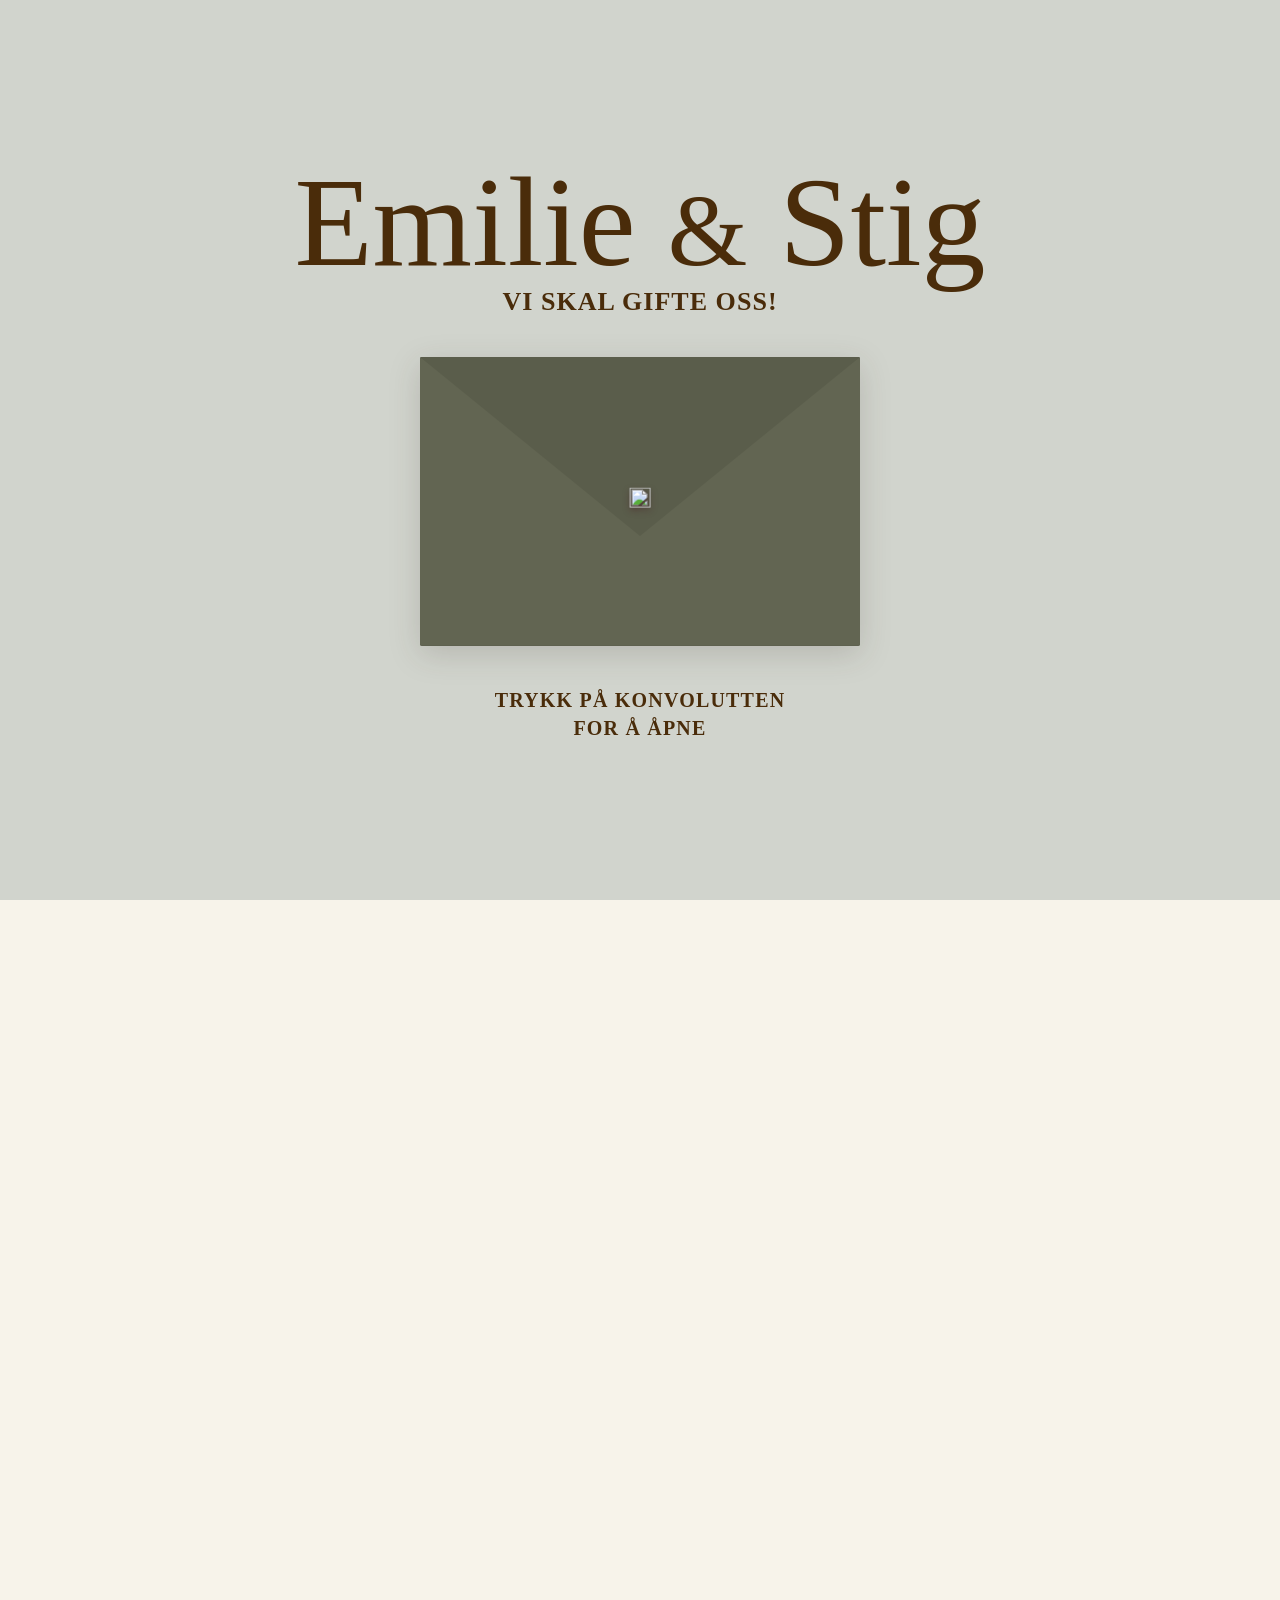
==== commit cb6131c4: "Vielse i Øyer kirke, nytt program, hotell, toastmaster og tydelig takk etter svar - Stedskortet: dat" ====
--- a/index.html
+++ b/index.html
@@ -1,258 +1,336 @@
-<!doctype html>
-<html lang="no">
-  <head>
-    <meta charset="UTF-8" />
-    <meta name="viewport" content="width=device-width, initial-scale=1.0" />
-
-    <title>Stig & Emilie — Bryllup</title>
-    <meta
-      name="description"
-      content="Informasjon og RSVP for bryllupet til Stig og Emilie."
-    />
-
-    <link rel="stylesheet" href="style.css">
-    <script src="script.js" defer></script>
-  </head>
-
-  <body>
-    <canvas id="fireworks-canvas" aria-hidden="true"></canvas>
-    <header class="hero" id="top">
-      <nav class="navigation container" aria-label="Hovedmeny">
-        <a class="logo" href="#top" aria-label="Til toppen">
-          S<span>&</span>N
-        </a>
-
-        <button
-          class="menu-button"
-          type="button"
-          aria-label="Åpne meny"
-          aria-controls="menu"
-          aria-expanded="false"
-        >
-          <span></span>
-          <span></span>
-          <span></span>
-        </button>
-
-        <div class="nav-links" id="menu">
-          <a href="#dagen">Dagen</a>
-          <a href="#praktisk">Praktisk info</a>
-          <a href="#rsvp">Svar på invitasjonen</a>
-        </div>
-      </nav>
-
-            <!-- Bytt ut bryllupsbilde.jpg med navnet på bildet ditt -->
-      <figure class="couple-photo">
-        <img
-          src="bilder/stig-og-emilie.jpg"
-          alt="Stig og Emilie"
-        />
-      </figure>
-
-      <div class="hero-content container">
-        <p class="eyebrow">Vi gifter oss</p>
-
-        <!-- NAVN -->
-        <h1>Stig <span>&</span> Emilie </h1>
-
-        <!-- DATO OG STED -->
-        <p class="hero-date">Lørdag 14. august 2027</p>
-
-        <div class="ornament" aria-hidden="true">❦</div>
-
-        <p class="hero-location">
-          Camp Nou<br />
-          Barcelona
-        </p>
-
-        <a class="button button-light" href="#rsvp">Svar på invitasjonen</a>
-
-        <div class="countdown" aria-label="Nedtelling til bryllupet">
-          <div class="countdown-item">
-            <strong id="days">0</strong>
-            <span>dager</span>
-          </div>
-
-          <div class="countdown-item">
-            <strong id="hours">0</strong>
-            <span>timer</span>
-          </div>
-
-          <div class="countdown-item">
-            <strong id="minutes">0</strong>
-            <span>minutter</span>
-          </div>
-        </div>
-      </div>
-
-      <a class="scroll-hint" href="#velkommen" aria-label="Gå til informasjon">
-        <span>Scroll ned</span>
-        <span class="scroll-arrow">↓</span>
-      </a>
-    </header>
-
-    <main>
-      <section class="welcome section reveal" id="velkommen">
-        <div class="container narrow">
-          <p class="eyebrow dark">Kjære familie og venner</p>
-
-          <h2>Vi gleder oss til å feire med dere</h2>
-
-          <div class="ornament dark-ornament" aria-hidden="true">❦</div>
-
-          <p>
-            Endelig skal vi si ja til hverandre, og det hadde betydd enormt mye
-            for oss å ha dere med på dagen. Her finner dere praktisk
-            informasjon, program og et skjema for å svare på invitasjonen.
-          </p>
-
-          <p>
-            Vi håper på en dag fylt med latter, gode samtaler, fine taler og
-            dans langt utover kvelden.
-          </p>
-        </div>
-      </section>
-
-      <section class="schedule section section-soft reveal" id="dagen">
-        <div class="container">
-          <div class="section-heading">
-            <p class="eyebrow dark">Bryllupsdagen</p>
-            <h2>Program</h2>
-          </div>
-
-          <div class="timeline">
-            <article class="timeline-item">
-              <time datetime="2027-06-12T14:00">14:00</time>
-              <div>
-                <h3>Vielse</h3>
-                <p>Sagrada Famìlia</p>
-              </div>
-            </article>
-
-            <article class="timeline-item">
-              <time datetime="2027-06-12T15:00">15:00</time>
-              <div>
-                <h3>Bobler og gratulasjoner</h3>
-                <p>Vi samles til mingling, bilder og noe godt i glasset.</p>
-              </div>
-            </article>
-
-            <article class="timeline-item">
-              <time datetime="2027-06-12T17:30">17:30</time>
-              <div>
-                <h3>Middag</h3>
-                <p>Festmiddag med taler, god mat og hyggelig selskap.</p>
-              </div>
-            </article>
-
-            <article class="timeline-item">
-              <time datetime="2027-06-12T21:00">21:00</time>
-              <div>
-                <h3>Kake og fest</h3>
-                <p>Vi skjærer kaken — og dansegulvet åpner!</p>
-              </div>
-            </article>
-          </div>
-        </div>
-      </section>
-
-      <section class="practical section reveal" id="praktisk">
-        <div class="container">
-          <div class="section-heading">
-            <p class="eyebrow dark">Alt du trenger å vite</p>
-            <h2>Praktisk informasjon</h2>
-          </div>
-
-          <div class="info-grid">
-            <article class="info-card">
-              <div class="info-icon" aria-hidden="true">⌂</div>
-              <h3>Sted</h3>
-              <p>
-                Camp Nou<br />
-                Carrer d'Arístides Maillol 12<br />
-                08028 Barcelona, Spania
-              </p>
-
-              <!-- Bytt ut # med kartlenken -->
-              <a href="https://www.google.com/maps/place/Camp+Nou/@41.380833,2.122778,17z/data=!4m6!3m5!1s0x12a498f576297baf:0x44f65330fe1b04b9!8m2!3d41.380896!4d2.1228198!16zL20vMDFnZ2ps?entry=ttu&g_ep=EgoyMDI2MDkyMy4wIKXMDSoASAFQAw%3D%3D" target="_blank" rel="noopener">Åpne i kart →</a>
-            </article>
-
-            <article class="info-card">
-              <div class="info-icon" aria-hidden="true">♢</div>
-              <h3>Dresskode</h3>
-              <p>
-                Pent antrekk / mørk dress.<br />
-                Vi ønsker at alle skal føle seg fine og komfortable.
-              </p>
-            </article>
-
-            <article class="info-card">
-              <div class="info-icon" aria-hidden="true">↗</div>
-              <h3>Transport</h3>
-              <p>
-                <!-- [Informasjon om parkering, kollektivtransport eller eventuell
-                felles transport.] --> Ville ikke kjørt bil om jeg var deg!
-              </p>
-            </article>
-
-            <article class="info-card">
-              <div class="info-icon" aria-hidden="true">♡</div>
-              <h3>Toastmaster</h3>
-              <p>
-                Har du spørsmål, eller ønsker du å holde tale? Ta kontakt med
-                Toastmasteren.
-              </p>
-
-              <!-- Bytt ut e-postadressen -->
-              <a href="mailto:toastmaster@eksempel.no">
-                toastmaster@eksempel.no →
-              </a>
-            </article>
-          </div>
-        </div>
-      </section>
-
-      <section class="quote-section section-soft reveal">
-        <div class="container narrow">
-          <blockquote>
-            <p>«Det beste med fremtiden er at vi møter den sammen.»</p>
-          </blockquote>
-        </div>
-      </section>
-
-      <section class="rsvp section reveal" id="rsvp">
-        <div class="container narrow">
-          <div class="section-heading">
-            <p class="eyebrow dark">Gi oss beskjed</p>
-            <h2>Svar på invitasjonen</h2>
-            <p class="section-intro">
-              Vi setter stor pris på om du svarer innen
-              <strong>1. januar 2027</strong>.
-            </p>
-          </div>
-
-          <div class="forms-wrapper">
-            <iframe
-              class="microsoft-form"
-              src="https://forms.cloud.microsoft/Pages/ResponsePage.aspx?id=DQSIkWdsW0yxEjajBLZtrQAAAAAAAAAAAAN__gyTKnZUQVJUU0MxRk5NWENWTVpHTDdYVTVST0hHRC4u&embed=true"
-              title="Svar på bryllupsinvitasjonen"
-              frameborder="0"
-              marginwidth="0"
-              marginheight="0"
-              allowfullscreen
-            >
-              Laster inn svarskjema ...
-            </iframe>
-        </div>
-        </div>
-      </section>
-    </main>
-
-    <footer class="footer">
-      <div class="container">
-        <p class="footer-names">Stig <span>&</span> Emilie </p>
-        <p>Vi gleder oss til å feire med dere ♡</p>
-      </div>
-    </footer>
-  </body>
-</html>
+<!doctype html>
+<html lang="nb">
+<head>
+<meta charset="utf-8">
+<meta name="viewport" content="width=device-width, initial-scale=1, viewport-fit=cover">
+<title>Emilie &amp; Stig · 21. august 2027</title>
+<meta name="description" content="Emilie og Stig gifter seg 21. august 2027. Vielse i Øyer kirke og fest på Telemarkstunet, Lillehammer.">
+<meta name="theme-color" content="#d1d4cd">
+
+<!-- Forhåndsvisning når lenken deles (iMessage, Messenger, Snap o.l.) -->
+<meta property="og:type" content="website">
+<meta property="og:site_name" content="Emilie &amp; Stig">
+<meta property="og:title" content="Emilie &amp; Stig gifter seg">
+<meta property="og:description" content="Du er invitert! 21. august 2027 – vielse i Øyer kirke og fest på Telemarkstunet.">
+<meta property="og:url" content="https://bryllup-stig-emilie.netlify.app/">
+<meta property="og:image" content="https://bryllup-stig-emilie.netlify.app/assets/forhandsvisning.jpg">
+<meta property="og:image:width" content="1200">
+<meta property="og:image:height" content="630">
+<meta property="og:image:alt" content="Lukket grønn konvolutt med vokssegl og navnene Emilie &amp; Stig">
+<meta property="og:locale" content="nb_NO">
+<meta name="twitter:card" content="summary_large_image">
+<link rel="preload" href="fonts/GreatVibes-Regular.woff2" as="font" type="font/woff2" crossorigin>
+<link rel="preload" href="fonts/CormorantSC-SemiBold.woff2" as="font" type="font/woff2" crossorigin>
+<link rel="stylesheet" href="style.css">
+</head>
+<body>
+
+<!-- Strektegnede ikoner (hus, ringer, glass) som brukes flere steder -->
+<svg width="0" height="0" style="position:absolute" aria-hidden="true">
+  <symbol id="ikon-hus" viewBox="0 0 120 64">
+    <g fill="none" stroke="currentColor" stroke-width="1.5" stroke-linejoin="round" stroke-linecap="round">
+      <path d="M2 62 H118"/>
+      <path d="M38 62 V22 H82 V62"/><path d="M34 22 L44 8 H76 L86 22"/><path d="M56 8 V4 H62 V8"/>
+      <path d="M12 62 V32 H38"/><path d="M8 32 L16 25 H38"/><path d="M82 32 H108 V62"/><path d="M82 25 H104 L112 32"/>
+      <path d="M45 27 h6 v8 h-6 z M57 27 h6 v8 h-6 z M69 27 h6 v8 h-6 z M45 41 h6 v8 h-6 z M69 41 h6 v8 h-6 z"/>
+      <path d="M17 38 h6 v8 h-6 z M28 38 h6 v8 h-6 z M88 38 h6 v8 h-6 z M99 38 h6 v8 h-6 z"/>
+      <path d="M55 62 V48 H65 V62"/><path d="M60 48 V62"/>
+      <path d="M12 62 q3 -6 7 -2 q3 -5 7 -1 q3 -5 7 0 M86 62 q3 -6 7 -2 q3 -5 7 -1 q3 -5 7 0"/>
+    </g>
+  </symbol>
+  <symbol id="ikon-kirke" viewBox="0 0 120 64">
+    <g fill="none" stroke="currentColor" stroke-width="1.5" stroke-linejoin="round" stroke-linecap="round">
+      <path d="M2 62 H118"/>
+      <path d="M38 62 V34 H82 V62"/><path d="M34 34 L44 26 H76 L86 34"/>
+      <path d="M54 26 V16 H66 V26"/><path d="M52 16 L60 6 L68 16"/><path d="M60 6 V1 M57.5 3 H62.5"/>
+      <path d="M58 24 v-3 q2 -2.5 4 0 v3"/>
+      <path d="M14 62 V42 H38"/><path d="M10 42 L18 36 H38"/><path d="M82 42 H106 V62"/><path d="M82 36 H102 L110 42"/>
+      <path d="M44 50 v-6 q3 -4 6 0 v6 z M70 50 v-6 q3 -4 6 0 v6 z"/>
+      <path d="M20 56 v-6 q3 -4 6 0 v6 z M94 56 v-6 q3 -4 6 0 v6 z"/>
+      <path d="M54 62 V52 q6 -7 12 0 V62"/><path d="M60 48.5 V62"/>
+    </g>
+  </symbol>
+  <symbol id="ikon-nattmat" viewBox="0 0 64 48">
+    <g fill="none" stroke="currentColor" stroke-width="1.5" stroke-linecap="round" stroke-linejoin="round">
+      <path d="M6 24 H58"/><path d="M8 24 Q10 42 32 42 Q54 42 56 24"/><path d="M24 44 H40"/>
+      <path d="M24 18 q-3 -4 0 -8 q3 -4 0 -8 M32 18 q-3 -4 0 -8 q3 -4 0 -8 M40 18 q-3 -4 0 -8 q3 -4 0 -8"/>
+    </g>
+  </symbol>
+  <symbol id="ikon-ringer" viewBox="0 0 60 44">
+    <g fill="none" stroke="currentColor" stroke-width="1.5">
+      <circle cx="21" cy="27" r="14"/><circle cx="21" cy="27" r="11"/>
+      <circle cx="36" cy="27" r="14"/><circle cx="36" cy="27" r="11"/>
+      <path d="M47 11 c-1.5 -2.5 -5.5 -1.5 -4.5 1.5 l4.5 4.5 l4.5 -4.5 c1 -3 -3 -4 -4.5 -1.5 z" stroke-linejoin="round"/>
+    </g>
+  </symbol>
+  <symbol id="ikon-middag" viewBox="0 0 72 48">
+    <g fill="none" stroke="currentColor" stroke-width="1.5" stroke-linecap="round" stroke-linejoin="round">
+      <circle cx="36" cy="24" r="17"/><circle cx="36" cy="24" r="11"/>
+      <path d="M7 6 V15 Q7 19 10 19 Q13 19 13 15 V6 M10 6 V15 M10 19 V42"/>
+      <path d="M62 42 V6 Q67 12 66 22 L62 24"/>
+    </g>
+  </symbol>
+  <symbol id="ikon-kake" viewBox="0 0 64 48">
+    <g fill="none" stroke="currentColor" stroke-width="1.5" stroke-linecap="round" stroke-linejoin="round">
+      <ellipse cx="32" cy="42" rx="28" ry="4"/>
+      <path d="M10 27 L46 15 L54 19 L18 31 Z"/><path d="M18 31 V40 L54 28 V19"/><path d="M10 27 V36 L18 40"/>
+      <path d="M18 35.5 L54 23.5"/><circle cx="42" cy="13" r="3"/><path d="M43 10 Q45 6 48 6"/>
+    </g>
+  </symbol>
+  <symbol id="ikon-natt" viewBox="0 0 60 48">
+    <g fill="none" stroke="currentColor" stroke-width="1.5" stroke-linecap="round" stroke-linejoin="round">
+      <path d="M38 6 A18 18 0 1 0 54 32 A14 14 0 1 1 38 6 Z"/>
+      <path d="M14 8 V16 M10 12 H18 M20 30 V36 M17 33 H23 M50 6 V10 M48 8 H52"/>
+    </g>
+  </symbol>
+  <symbol id="ikon-glass" viewBox="0 0 60 64">
+    <g fill="none" stroke="currentColor" stroke-width="1.5" stroke-linecap="round" stroke-linejoin="round">
+      <g transform="rotate(-16 18 34)"><path d="M11 10 H25 L24 30 Q18 37 12 30 Z"/><path d="M12 22 H24"/><path d="M18 34 V54 M12 54 H24"/></g>
+      <g transform="rotate(16 42 34)"><path d="M35 10 H49 L48 30 Q42 37 36 30 Z"/><path d="M36 22 H48"/><path d="M42 34 V54 M36 54 H48"/></g>
+      <path d="M30 3 V7 M25 4 L27 8 M35 4 L33 8"/>
+    </g>
+  </symbol>
+</svg>
+
+<!-- ============ FORSIDE ============ -->
+<header class="cover" id="top">
+  <img class="bouquet bouquet--tr" src="assets/bukett-burgunder.jpg" alt="">
+  <img class="bouquet bouquet--bl" src="assets/bukett-hvit.jpg" alt="">
+
+  <div class="cover__inner">
+    <h1 class="cover__names">Emilie <span class="amp">&amp;</span> Stig</h1>
+    <p class="cover__title">Vi skal gifte oss!</p>
+
+    <button class="env konv" type="button" id="envelope" aria-label="Åpne invitasjonen">
+      <span class="konv__bak"></span>
+      <span class="konv__lomme"></span>
+      <span class="konv__klaff"><span class="konv__klaff-ut"></span><span class="konv__klaff-inn"></span></span>
+      <img class="konv__segl" src="assets/vokssegl.png" alt="">
+    </button>
+
+    <p class="cover__hint">Trykk på konvolutten<br>for å åpne</p>
+  </div>
+</header>
+
+<main>
+
+<!-- ============ SAVE THE DATE ============ -->
+<section class="section section--paper" id="invitasjon">
+  <div class="kollasje-wrap">
+    <div class="kollasje">
+      <!-- Samme konvolutt som på forsiden, her ferdig åpnet -->
+      <div class="k k-env konv is-open" aria-hidden="true">
+        <span class="konv__bak"></span>
+        <span class="konv__lomme"></span>
+        <span class="konv__klaff"><span class="konv__klaff-ut"></span><span class="konv__klaff-inn"></span></span>
+        <img class="konv__segl" src="assets/vokssegl.png" alt="">
+      </div>
+      <img class="k k-klynge" src="assets/blomsterklynge.png" alt="">
+      <div class="k k-navn">
+        <p class="k-navn__hilsen" id="hilsen" hidden></p>
+        <p class="k-navn__script">Emilie &amp; Stig</p>
+        <p class="k-navn__caps">gifter seg</p>
+        <p class="k-navn__tekst">og vil gjerne feire dagen med <span id="gjest">deg</span></p>
+      </div>
+      <div class="k k-std">
+        <svg class="ikon ikon--ringer" viewBox="0 0 60 44" aria-hidden="true"><use href="#ikon-ringer"/></svg>
+        <span class="k-std__dato">21. august 2027</span>
+        <span class="k-std__skille" aria-hidden="true"></span>
+        <svg class="ikon ikon--kirke" viewBox="0 0 120 64" aria-hidden="true"><use href="#ikon-kirke"/></svg>
+        <span class="k-std__samme">Vielse i</span>
+        <span class="k-std__sted">Øyer kirke</span>
+        <span class="k-std__by">Kongsvegen 328<br>2636 Øyer</span>
+        <span class="k-std__tid">kl. 14.00</span>
+        <span class="k-std__skille" aria-hidden="true"></span>
+        <svg class="ikon ikon--hus" viewBox="0 0 120 64" aria-hidden="true"><use href="#ikon-hus"/></svg>
+        <span class="k-std__samme">Selskap på</span>
+        <span class="k-std__sted">Telemarkstunet</span>
+        <span class="k-std__by">Kantvegen 135<br>2618 Lillehammer</span>
+      </div>
+      <img class="k k-blomst" src="assets/blomsterklynge.png" alt="">
+      <img class="k k-peon" src="assets/ny_blomst.png" alt="">
+      <div class="k k-rsvp">
+        <span class="k-rsvp__word" data-dere="Kommer<br>dere?">Kommer<br>du?</span>
+        <span class="k-rsvp__frist">Svar innen<br>1. mai 2027</span>
+      </div>
+      <figure class="k k-polaroid">
+        <img src="assets/par-illustrasjon.jpg" alt="Akvarellillustrasjon av Emilie og Stig i bryllupsantrekk">
+      </figure>
+      <a class="k k-pil" href="#program" aria-label="Bla ned"><span class="k-pil__tegn" aria-hidden="true"></span></a>
+    </div>
+  </div>
+
+  <img class="nedtelling__bukett" src="assets/bukett-hvit.jpg" alt="">
+  <div class="nedtelling reveal">
+    <div class="nedtelling__tall" id="countdown">
+      <span class="nedtelling__enhet"><strong id="cd-dager">–</strong><span>Dager</span></span>
+      <span class="nedtelling__kolon" aria-hidden="true">:</span>
+      <span class="nedtelling__enhet"><strong id="cd-timer">–</strong><span>Timer</span></span>
+      <span class="nedtelling__kolon" aria-hidden="true">:</span>
+      <span class="nedtelling__enhet"><strong id="cd-minutter">–</strong><span>Minutter</span></span>
+    </div>
+    <p class="script nedtelling__tekst" id="nedtelling-tekst">igjen til den store dagen</p>
+  </div>
+</section>
+
+<!-- ============ PROGRAM ============ -->
+<section class="section section--paper" id="program">
+  <div class="wrap narrow">
+    <h2 class="heading reveal"><span class="script heading__script">Program</span><span class="heading__caps">for dagen</span></h2>
+    <p class="note reveal">Foreløpig program – tidene kan endre seg.</p>
+
+    <ol class="timeline">
+      <li class="reveal"><svg class="ikon timeline__ikon" viewBox="0 0 120 64" aria-hidden="true"><use href="#ikon-kirke"/></svg><div><h3>Vielse</h3><p><span class="time">kl. 14.00</span> I Øyer kirke.</p></div></li>
+      <li class="reveal"><svg class="ikon timeline__ikon" viewBox="0 0 60 64" aria-hidden="true"><use href="#ikon-glass"/></svg><div><h3>Aperitiff</h3><p><span class="time">kl. 15.00</span> På Telemarkstunet. Skål med brudeparet.</p></div></li>
+      <li class="reveal"><svg class="ikon timeline__ikon" viewBox="0 0 72 48" aria-hidden="true"><use href="#ikon-middag"/></svg><div><h3>Middag og taler</h3><p><span class="time">kl. 17.30</span> Middag, taler og god stemning.</p></div></li>
+      <li class="reveal"><svg class="ikon timeline__ikon" viewBox="0 0 64 48" aria-hidden="true"><use href="#ikon-kake"/></svg><div><h3>Kake, første dans og fest</h3><p><span class="time">kl. 21.00</span> Deretter er dansegulvet åpent.</p></div></li>
+      <li class="reveal"><svg class="ikon timeline__ikon" viewBox="0 0 64 48" aria-hidden="true"><use href="#ikon-nattmat"/></svg><div><h3>Nattmat</h3><p><span class="time">kl. 23.30</span> Litt påfyll til de som fortsatt danser.</p></div></li>
+      <li class="reveal"><svg class="ikon timeline__ikon" viewBox="0 0 60 48" aria-hidden="true"><use href="#ikon-natt"/></svg><div><h3>Takk for i kveld</h3><p><span class="time">kl. 01.00</span> Birkebeineren hotell ligger i gangavstand.</p></div></li>
+    </ol>
+  </div>
+</section>
+
+<div class="divider" role="separator"><svg viewBox="0 0 28 14" aria-hidden="true"><path d="M14 1 L20 7 L14 13 L8 7 Z" fill="none" stroke="currentColor"/></svg></div>
+
+<!-- ============ PRAKTISK INFO ============ -->
+<section class="section section--paper" id="info">
+  <div class="wrap">
+    <h2 class="heading reveal"><span class="script heading__script">Praktisk</span><span class="heading__caps">info</span></h2>
+
+    <div class="info-grid">
+      <article class="info reveal">
+        <p class="eyebrow">Vielse · kl. 14.00</p>
+        <h3>Øyer kirke</h3>
+        <p>Kongsvegen 328, 2636 Øyer. Kom gjerne i god tid før vielsen starter.</p>
+        <p>Det er ingen felles transport fra kirken – avtal gjerne samkjøring videre til Telemarkstunet.</p>
+        <a class="btn btn--secondary" href="https://www.google.com/maps/search/?api=1&amp;query=%C3%98yer+kirke%2C+Kongsvegen+328%2C+2636+%C3%98yer" target="_blank" rel="noopener">Åpne kart</a>
+      </article>
+      <article class="info reveal">
+        <p class="eyebrow">Selskap · fra kl. 15.00</p>
+        <h3>Telemarkstunet</h3>
+        <p>Kantvegen 135, 2618 Lillehammer. Etter vielsen samles vi her til aperitiff, middag, kake og fest utover kvelden. Informasjon om parkering kommer.</p>
+        <a class="btn btn--secondary" href="https://www.google.com/maps/search/?api=1&amp;query=Telemarkstunet%2C+Kantvegen+135%2C+2618+Lillehammer" target="_blank" rel="noopener">Åpne kart</a>
+      </article>
+      <article class="info reveal">
+        <p class="eyebrow">Servering</p>
+        <h3>Mat og drikke</h3>
+        <p>Vi stiller med drikke.</p>
+      </article>
+      <article class="info reveal">
+        <p class="eyebrow">Overnatting</p>
+        <h3>Birkebeineren hotell</h3>
+        <p>Vi har fått et tilbud til gjestene våre hos Birkebeineren hotell, med egen rabattkode. Hotellet ligger i gangavstand fra Telemarkstunet.</p>
+        <p>Rabattkoden og hvordan <span data-dere="dere">du</span> bestiller, legger vi ut her snart.</p>
+      </article>
+      <article class="info reveal">
+        <p class="eyebrow">Antrekk</p>
+        <h3>Dresscode</h3>
+        <p>Pent og sommerlig.</p>
+      </article>
+      <article class="info reveal">
+        <p class="eyebrow">Gaver</p>
+        <h3>Gaveønsker</h3>
+        <p>Det viktigste er at <span data-dere="dere">du</span> kommer. Ønskeliste kommer.</p>
+      </article>
+      <article class="info reveal">
+        <p class="eyebrow">Spørsmål</p>
+        <h3>Ta kontakt</h3>
+        <p>Toastmaster er Adrian Bjørlykke. Vil <span data-dere="dere">du</span> holde tale, eller har <span data-dere="dere">du</span> spørsmål om dagen, kan <span data-dere="dere">du</span> ta kontakt med ham.</p>
+        <p>Telefonnummer kommer.</p>
+      </article>
+    </div>
+  </div>
+</section>
+
+<!-- ============ RSVP ============ -->
+<section class="section section--sage" id="rsvp">
+  <div class="wrap narrow">
+    <div class="rsvp reveal">
+      <h2 class="heading heading--card"><span class="script heading__script" data-dere="Kommer dere?">Kommer du?</span><span class="heading__caps">Gi oss beskjed</span></h2>
+      <p class="note">Svar innen 1. mai 2027</p>
+
+      <form name="rsvp" method="POST" action="/takk.html" data-netlify="true" netlify-honeypot="bot-field" id="rsvp-form" novalidate>
+        <input type="hidden" name="form-name" value="rsvp">
+        <p class="paakrevd-note">Felt merket med <span class="paakrevd">*</span> må fylles ut.</p>
+        <input type="hidden" name="invitert" id="invitert" value="">
+        <input type="hidden" name="deltakere" id="deltakere" value="">
+        <p class="hidden"><label>Ikke fyll ut dette: <input name="bot-field"></label></p>
+
+        <label class="field" id="felt-navn">
+          <span class="label">Navn<span class="paakrevd" aria-hidden="true">*</span></span>
+          <input class="input" type="text" name="navn" autocomplete="name" required placeholder="Fornavn og etternavn">
+          <span class="error" hidden>Skriv inn navnet ditt.</span>
+        </label>
+
+        <!-- Personlig lenke med ett navn: navnet står her i stedet for navnefeltet -->
+        <p class="rsvp-navn" id="rsvp-navn" hidden></p>
+
+        <fieldset class="field" id="felt-kommer">
+          <legend class="label">Kommer du?<span class="paakrevd" aria-hidden="true">*</span></legend>
+          <div class="choice">
+            <label class="choice__opt"><input type="radio" name="kommer" value="Ja" required><span class="btn btn--secondary">Jeg kommer</span></label>
+            <label class="choice__opt"><input type="radio" name="kommer" value="Nei"><span class="btn btn--ghost">Jeg kommer ikke</span></label>
+          </div>
+          <span class="error" hidden>Velg ett av svarene.</span>
+        </fieldset>
+
+        <!-- Personlig lenke med flere navn: én avkrysningsboks per person -->
+        <fieldset class="field" id="felt-hvem" hidden>
+          <legend class="label">Hvem kommer?<span class="paakrevd" aria-hidden="true">*</span></legend>
+          <div class="sjekk" id="hvem-liste"></div>
+          <label class="sjekk__opt sjekk__opt--nei"><input type="checkbox" id="ingen-kommer"><span>Vi kan dessverre ikke komme</span></label>
+          <span class="error" hidden>Kryss av for hvem som kommer, eller at dere ikke kan komme.</span>
+        </fieldset>
+
+        <div class="if-yes" id="if-yes">
+          <label class="field" id="felt-antall">
+            <span class="label">Antall gjester</span>
+            <select class="input" name="antall">
+              <option>1</option><option>2</option><option>3</option><option>4</option>
+            </select>
+            <span class="hint">Deg selv medregnet.</span>
+          </label>
+
+
+          <label class="field">
+            <span class="label">Allergier/matpreferanser</span>
+            <input class="input" type="text" name="allergier" placeholder="F.eks. nøtteallergi eller vegetar">
+          </label>
+
+          <label class="field">
+            <span class="label">Sangønske</span>
+            <input class="input" type="text" name="sang" placeholder="Hva får deg ut på dansegulvet?" data-dere-ph="Hva får dere ut på dansegulvet?">
+          </label>
+        </div>
+
+        <label class="field">
+          <span class="label">Hilsen eller beskjed til oss</span>
+          <textarea class="input" name="hilsen" rows="3" placeholder="Valgfritt – en hilsen, eller noe vi bør vite" data-dere-ph="Valgfritt – en hilsen, eller noe vi bør vite"></textarea>
+        </label>
+
+        <button class="btn btn--primary btn--block" type="submit">Svar på invitasjon</button>
+        <p class="error form-error" id="form-error" hidden>Noe gikk galt. Prøv igjen om litt.</p>
+      </form>
+
+      <div class="thanks" id="thanks" hidden tabindex="-1" role="status">
+        <span class="thanks__hake" aria-hidden="true"></span>
+        <p class="script thanks__script">Tusen takk for svar!</p>
+        <p class="thanks__bekreft" id="thanks-bekreft">Svaret ditt er registrert</p>
+        <p class="thanks__tekst" id="thanks-text"></p>
+        <dl class="oppsummering" id="oppsummering"></dl>
+        <p class="thanks__endre">Har <span data-dere="dere">du</span> ombestemt <span data-dere="dere">deg</span>? <button class="lenkeknapp" type="button" id="endre-svar">Send et nytt svar</button> – da gjelder det siste.</p>
+      </div>
+    </div>
+  </div>
+</section>
+
+</main>
+
+<footer class="footer">
+  <p class="footer__names">Emilie &amp; Stig</p>
+  <p class="footer__date">21 · 08 · 2027</p>
+</footer>
+
+<script src="main.js"></script>
+</body>
+</html>
--- a/style.css
+++ b/style.css
@@ -1,1153 +1,672 @@
-/*
-  ==========================================
-  BRYLLUPSSIDE – CSS
-  ==========================================
-*/
-
-
-/*
-  ------------------------------------------
-  1. FARGER OG GJENBRUKBARE VERDIER
-  ------------------------------------------
-
-  CSS-variabler gjør det enkelt å endre farger
-  senere. Endrer du for eksempel --accent,
-  endres aksentfargen overalt på nettsiden.
-*/
-:root {
-  /* Bakgrunnsfarger */
-  --background: #fffaf6;
-  --surface: #ffffff;
-  --surface-soft: #f7eee8;
-
-  /* Tekstfarger */
-  --text: #342d2b;
-  --muted-text: #746a66;
-
-  /* Hovedfarger for detaljer, knapper og lenker */
-  --accent: #a66a72;
-  --accent-dark: #7f4d55;
-  --accent-light: #ecd7d3;
-
-  /* Andre nyttige farger */
-  --border: #eadbd3;
-  --white: #ffffff;
-
-  /*
-    Skrifter:
-    Georgia er en klassisk serif-skrift som passer
-    godt på overskrifter på en bryllupsside.
-
-    Arial er en enkel, lettlest skrift til vanlig tekst.
-  */
-  --font-body: Arial, Helvetica, sans-serif;
-  --font-heading: Georgia, "Times New Roman", serif;
-
-  /* Maks bredde på innholdet på store skjermer */
-  --max-width: 1120px;
-
-  /* Samme animasjonshastighet brukt flere steder */
-  --transition: 200ms ease;
-}
-
-
-/*
-  ------------------------------------------
-  2. GRUNNINNSTILLINGER
-  ------------------------------------------
-*/
-
-/*
-  Gjør at padding og border regnes med i bredde/høyde.
-  Dette gjør det mye enklere å kontrollere størrelser.
-*/
-* {
-  box-sizing: border-box;
-}
-
-/* Myk scrolling når man klikker på lenker som #rsvp */
-html {
-  scroll-behavior: smooth;
-}
-
-/* Standard stil for hele nettsiden */
-body {
-  margin: 0;
-  background: var(--background);
-  color: var(--text);
-  font-family: var(--font-body);
-  font-size: 1rem;
-  line-height: 1.65;
-}
-
-/*
-  Klassen legges på body med JavaScript når mobilmenyen
-  er åpen. Da hindrer vi at siden scroller i bakgrunnen.
-*/
-body.menu-open {
-  overflow: hidden;
-}
-
-/* Sørger for at bilder aldri blir bredere enn skjermen */
-img {
-  max-width: 100%;
-}
-
-/* Lenker arver tekstfargen fra elementet rundt */
-a {
-  color: inherit;
-}
-
-/*
-  Skjemaelementer bruker samme skrifttype som resten
-  av nettsiden i stedet for nettleserens standardfont.
-*/
-button,
-input,
-textarea,
-select {
-  font: inherit;
-}
-
-/* Musepekeren blir en hånd når man holder over knapper */
-button {
-  cursor: pointer;
-}
-
-
-/*
-  ------------------------------------------
-  3. FELLES LAYOUT-KLASSER
-  ------------------------------------------
-*/
-
-/*
-  .container holder innholdet sentrert og hindrer at
-  tekst og kort blir altfor brede på store skjermer.
-
-  calc(100% - 2rem) gir 1rem luft på hver side på mobil.
-*/
-.container {
-  width: min(var(--max-width), calc(100% - 2rem));
-  margin: 0 auto;
-}
-
-/* Brukes på seksjoner med mye tekst, som velkommen og RSVP */
-.narrow {
-  max-width: 720px;
-}
-
-/* Standard luft over og under hver seksjon */
-.section {
-  padding: 7rem 0;
-}
-
-/* Alternativ, litt mørkere bakgrunn på enkelte seksjoner */
-.section-soft {
-  background: var(--surface-soft);
-}
-
-
-/*
-  ------------------------------------------
-  4. HERO / FORSIDEN
-  ------------------------------------------
-*/
-
-.hero {
-  position: relative;
-  min-height: 100svh;
-  overflow: hidden;
-
-  color: var(--white);
-
-  /*
-    Her kan du bruke et eget bilde:
-    1. Lag en mappe som heter "bilder"
-    2. Legg bildet der, for eksempel "hero.jpg"
-    3. Da brukes: url("bilder/hero.jpg")
-
-    Hvis du IKKE har noe bilde, vil fargen #805b5c
-    vises i stedet.
-
-    Linear-gradient gjør bildet mørkere, slik at den
-    hvite teksten blir lettere å lese.
-  */
-  background:
-    linear-gradient(
-      135deg,
-      #3f2728a8,
-      rgba(119, 72, 78, 0.44)
-    ),
-    url("bilder/hero.jpg") center / cover no-repeat,
-    #805b5c;
-}
-
-/*
-  Store dekorative sirkler i bakgrunnen.
-  ::before og ::after lager ekstra elementer uten at
-  du trenger å legge dem i HTML.
-*/
-.hero::before,
-.hero::after {
-  position: absolute;
-  border: 1px solid #ffffff38;
-  border-radius: 50%;
-  content: "";
-  pointer-events: none;
-}
-
-.hero::before {
-  width: 430px;
-  height: 430px;
-  top: -205px;
-  left: -155px;
-}
-
-.hero::after {
-  width: 600px;
-  height: 600px;
-  right: -300px;
-  bottom: -420px;
-}
-
-
-/*
-  ------------------------------------------
-  5. NAVIGASJON
-  ------------------------------------------
-*/
-
-.navigation {
-  position: relative;
-  z-index: 2;
-
-  display: flex;
-  align-items: center;
-  justify-content: space-between;
-
-  padding-top: 1.5rem;
-}
-
-/* Liten logo øverst til venstre */
-.logo {
-  font-family: var(--font-heading);
-  font-size: 1.3rem;
-  font-weight: 600;
-  letter-spacing: 0.08em;
-  text-decoration: none;
-}
-
-/* Gir &-tegnet en lysere/feminin aksentfarge */
-.logo span,
-.hero h1 span,
-.footer-names span {
-  color: #f6d9d4;
-  font-style: italic;
-}
-
-/* Menylenker på store skjermer */
-.nav-links {
-  display: flex;
-  gap: 1.7rem;
-}
-
-.nav-links a {
-  position: relative;
-  font-size: 0.9rem;
-  font-weight: 500;
-  text-decoration: none;
-}
-
-/*
-  Lager en liten linje under menylenken ved hover.
-  Linjen starter med bredde 0 og vokser til 100%.
-*/
-.nav-links a::after {
-  position: absolute;
-  bottom: -0.35rem;
-  left: 0;
-
-  width: 0;
-  height: 1px;
-
-  background: currentColor;
-  content: "";
-
-  transition: width var(--transition);
-}
-
-.nav-links a:hover::after,
-.nav-links a:focus-visible::after {
-  width: 100%;
-}
-
-/*
-  Hamburgerknappen er skjult på store skjermer.
-  Den vises i media query nederst for mobil.
-*/
-.menu-button {
-  display: none;
-
-  width: 45px;
-  height: 45px;
-  padding: 0.7rem;
-
-  border: 1px solid #ffffff99;
-  border-radius: 50%;
-  background: transparent;
-  color: var(--white);
-}
-
-.menu-button span {
-  display: block;
-  width: 100%;
-  height: 1px;
-  margin: 5px 0;
-
-  background: currentColor;
-
-  transition:
-    transform var(--transition),
-    opacity var(--transition);
-}
-
-
-/*
-  ------------------------------------------
-  6. INNHOLD I HERO-SEKSJONEN
-  ------------------------------------------
-*/
-
-.hero-content {
-  position: relative;
-  z-index: 1;
-
-  display: grid;
-  min-height: calc(100svh - 76px);
-  place-content: center;
-  justify-items: center;
-
-  padding: 5rem 1rem 6rem;
-  text-align: center;
-}
-
-/*
-  Liten tekst over overskrifter.
-  F.eks. "Vi gifter oss" eller "Praktisk informasjon".
-*/
-.eyebrow {
-  margin: 0 0 0.8rem;
-
-  color: #f8e6e1;
-  font-size: 0.72rem;
-  font-weight: 700;
-  letter-spacing: 0.2em;
-  text-transform: uppercase;
-}
-
-/* Mørk variant som brukes på lyse bakgrunner */
-.eyebrow.dark {
-  color: var(--accent-dark);
-}
-
-.hero h1,
-h2,
-h3 {
-  font-family: var(--font-heading);
-}
-
-/* Hovedtittelen med navnene til brudeparet */
-.hero h1 {
-  max-width: 900px;
-  margin: 0;
-
-  /*
-    clamp(minimum, fleksibel størrelse, maksimum)
-    gjør at tittelen automatisk blir mindre på mobil
-    og større på store skjermer.
-  */
-  font-size: clamp(3.3rem, 10vw, 7rem);
-  font-weight: 500;
-  line-height: 1.08;
-}
-
-.hero-date {
-  margin: 1.5rem 0 0;
-  font-size: clamp(1.05rem, 2vw, 1.3rem);
-  letter-spacing: 0.04em;
-}
-
-/* Den lille blomster-/ornamentteksten: ❦ */
-.ornament {
-  margin: 1.2rem 0;
-  color: #f7d7d1;
-  font-family: var(--font-heading);
-  font-size: 2rem;
-}
-
-.dark-ornament {
-  color: var(--accent);
-}
-
-.hero-location {
-  margin: 0 0 2rem;
-  color: rgba(255, 255, 255, 0.9);
-}
-
-
-/*
-  ------------------------------------------
-  7. KNAPPER OG FOKUS
-  ------------------------------------------
-*/
-
-.button {
-  display: inline-flex;
-  align-items: center;
-  justify-content: center;
-
-  min-height: 52px;
-  padding: 0.85rem 1.5rem;
-
-  border: 1px solid transparent;
-  border-radius: 999px;
-
-  font-weight: 700;
-  text-decoration: none;
-
-  transition:
-    transform var(--transition),
-    background var(--transition),
-    color var(--transition),
-    border-color var(--transition);
-}
-
-/* Knappen løfter seg forsiktig når brukeren holder over */
-.button:hover {
-  transform: translateY(-3px);
-}
-
-/*
-  Synlig fokusmarkering for tastaturnavigasjon.
-  Dette er viktig for tilgjengelighet.
-*/
-.button:focus-visible,
-a:focus-visible,
-input:focus-visible,
-textarea:focus-visible,
-select:focus-visible {
-  outline: 3px solid #c88b91;
-  outline-offset: 3px;
-}
-
-/* Lys knapp brukt i hero */
-.button-light {
-  background: var(--white);
-  color: var(--accent-dark);
-}
-
-.button-light:hover {
-  background: #faece8;
-}
-
-/* Mørk knapp brukt til å sende RSVP-skjemaet */
-.button-dark {
-  width: 100%;
-  border: 0;
-  background: var(--accent-dark);
-  color: var(--white);
-}
-
-.button-dark:hover {
-  background: #61373e;
-}
-
-
-/*
-  ------------------------------------------
-  8. NEDTELLING
-  ------------------------------------------
-*/
-
-.countdown {
-  display: flex;
-  justify-content: center;
-  gap: 1rem;
-  margin-top: 3rem;
-}
-
-/* Hver enkelt boks i nedtellingen */
-.countdown-item {
-  display: grid;
-  width: 92px;
-  min-height: 86px;
-  place-content: center;
-
-  border: 1px solid rgba(255, 255, 255, 0.35);
-  background: rgba(255, 255, 255, 0.09);
-
-  /*
-    Gjør innholdet bak boksen litt uskarpt.
-    Enkelte eldre nettlesere støtter ikke dette,
-    men boksen fungerer fortsatt uten.
-  */
-  backdrop-filter: blur(4px);
-}
-
-.countdown-item strong {
-  font-family: var(--font-heading);
-  font-size: 1.8rem;
-  font-weight: 500;
-  line-height: 1;
-}
-
-.countdown-item span {
-  margin-top: 0.35rem;
-  font-size: 0.7rem;
-  letter-spacing: 0.08em;
-  text-transform: uppercase;
-}
-
-
-/*
-  ------------------------------------------
-  9. "SCROLL NED"-LENKE I HERO
-  ------------------------------------------
-*/
-
-.scroll-hint {
-  position: absolute;
-  z-index: 2;
-  bottom: 1.5rem;
-  left: 50%;
-
-  display: grid;
-  justify-items: center;
-
-  color: var(--white);
-  font-size: 0.7rem;
-  letter-spacing: 0.12em;
-  text-decoration: none;
-  text-transform: uppercase;
-
-  transform: translateX(-50%);
-}
-
-.scroll-arrow {
-  margin-top: 0.2rem;
-  font-size: 1.2rem;
-
-  /* Pil ned beveger seg forsiktig opp og ned */
-  animation: bounce 1.7s infinite;
-}
-
-
-/*
-  ------------------------------------------
-  10. VELKOMSTTEKST OG OVERSKRIFTER
-  ------------------------------------------
-*/
-
-.welcome {
-  text-align: center;
-}
-
-.welcome h2,
-.section-heading h2 {
-  margin: 0;
-  font-size: clamp(2.2rem, 5vw, 3.5rem);
-  font-weight: 500;
-  line-height: 1.15;
-}
-
-.welcome p:not(.eyebrow) {
-  color: var(--muted-text);
-}
-
-.section-heading {
-  margin-bottom: 3.5rem;
-  text-align: center;
-}
-
-.section-intro {
-  max-width: 570px;
-  margin: 1rem auto 0;
-  color: var(--muted-text);
-}
-
-
-/*
-  ------------------------------------------
-  11. PROGRAM / TIDSLINJE
-  ------------------------------------------
-*/
-
-.timeline {
-  max-width: 760px;
-  margin: 0 auto;
-}
-
-/*
-  Første kolonne er klokkeslett.
-  Andre kolonne er informasjon om hendelsen.
-*/
-.timeline-item {
-  display: grid;
-  grid-template-columns: 110px 1fr;
-  gap: 2.5rem;
-
-  padding: 1.5rem 0;
-  border-bottom: 1px solid var(--border);
-}
-
-.timeline-item:first-child {
-  border-top: 1px solid var(--border);
-}
-
-.timeline-item time {
-  color: var(--accent-dark);
-  font-family: var(--font-heading);
-  font-size: 1.5rem;
-}
-
-.timeline-item h3 {
-  margin: 0 0 0.3rem;
-  font-size: 1.45rem;
-  font-weight: 600;
-}
-
-.timeline-item p {
-  margin: 0;
-  color: var(--muted-text);
-}
-
-
-/*
-  ------------------------------------------
-  12. PRAKTISK INFORMASJON – KORT
-  ------------------------------------------
-*/
-
-.info-grid {
-  display: grid;
-
-  /* Fire kort ved siden av hverandre på store skjermer */
-  grid-template-columns: repeat(4, 1fr);
-
-  gap: 1rem;
-}
-
-.info-card {
-  min-height: 280px;
-  padding: 2rem;
-
-  background: var(--surface);
-  border: 1px solid var(--border);
-}
-
-.info-icon {
-  color: var(--accent);
-  font-family: var(--font-heading);
-  font-size: 2rem;
-}
-
-.info-card h3 {
-  margin: 1rem 0 0.4rem;
-  font-size: 1.45rem;
-  font-weight: 600;
-}
-
-.info-card p {
-  margin: 0;
-  color: var(--muted-text);
-  font-size: 0.94rem;
-}
-
-.info-card a {
-  display: inline-block;
-  margin-top: 1rem;
-
-  color: var(--accent-dark);
-  font-size: 0.9rem;
-  font-weight: 700;
-  text-decoration: none;
-}
-
-.info-card a:hover {
-  text-decoration: underline;
-}
-
-
-/*
-  ------------------------------------------
-  13. SITATSEKSJON
-  ------------------------------------------
-*/
-
-.quote-section {
-  padding: 5rem 0;
-  text-align: center;
-}
-
-blockquote {
-  margin: 0;
-}
-
-blockquote p {
-  margin: 0;
-
-  font-family: var(--font-heading);
-  font-size: clamp(1.8rem, 4vw, 2.8rem);
-  font-style: italic;
-  line-height: 1.35;
-}
-
-
-/*
-  ------------------------------------------
-  14. RSVP-SKJEMA
-  ------------------------------------------
-*/
-
-.rsvp {
-  background: var(--background);
-}
-
-/*
-  Skjemaet ligger som et hvitt "kort" på siden.
-  clamp gjør at lufta inni blir mindre på mobil.
-*/
-form {
-  padding: clamp(1.5rem, 4vw, 3rem);
-  background: var(--surface);
-  border: 1px solid var(--border);
-}
-
-.form-group {
-  margin: 0 0 1.4rem;
-  padding: 0;
-  border: 0;
-}
-
-label,
-legend {
-  display: block;
-  margin-bottom: 0.55rem;
-  font-size: 0.93rem;
-  font-weight: 700;
-}
-
-/* Rødlig stjerne ved obligatoriske felt */
-label span[aria-hidden="true"],
-legend span[aria-hidden="true"] {
-  color: var(--accent-dark);
-}
-
-/* Litt svakere tekst ved "(valgfritt)" */
-.optional {
-  color: var(--muted-text);
-  font-weight: 400;
-}
-
-/*
-  Felles design for tekstfelt, tekstområder
-  og nedtrekksmenyer.
-*/
-input[type="text"],
-textarea,
-select {
-  width: 100%;
-  padding: 0.85rem 0.95rem;
-
-  border: 1px solid var(--border);
-  border-radius: 4px;
-  outline: none;
-
-  background: #fffdfb;
-  color: var(--text);
-
-  transition:
-    border-color var(--transition),
-    box-shadow var(--transition);
-}
-
-/* Litt tydeligere kant når brukeren skriver i et felt */
-input[type="text"]:focus,
-textarea:focus,
-select:focus {
-  border-color: var(--accent);
-  box-shadow: 0 0 0 3px rgba(166, 106, 114, 0.14);
-}
-
-/* Lar brukeren endre høyden på tekstfeltet, men ikke bredden */
-textarea {
-  resize: vertical;
-}
-
-/* Radio-knappene ligger ved siden av hverandre på større skjermer */
-.radio-group {
-  display: flex;
-  flex-wrap: wrap;
-  gap: 0.75rem;
-}
-
-/*
-  Hver radio-knapp er pakket inn i en label.
-  Da kan brukeren klikke på hele boksen, ikke bare
-  den lille sirkelen.
-*/
-.radio-label {
-  display: flex;
-  align-items: center;
-  gap: 0.5rem;
-
-  min-width: 170px;
-  margin: 0;
-  padding: 0.8rem 0.9rem;
-
-  border: 1px solid var(--border);
-  border-radius: 4px;
-
-  font-weight: 500;
-  cursor: pointer;
-}
-
-/*
-  :has() velger labelen som inneholder en valgt radio-knapp.
-  Den får da en svak bakgrunn og tydeligere kant.
-*/
-.radio-label:has(input:checked) {
-  border-color: var(--accent);
-  background: #fff6f4;
-}
-
-/* Endrer fargen på selve radio-sirkelen */
-.radio-label input {
-  accent-color: var(--accent-dark);
-}
-
-.privacy-note {
-  margin: 0 0 1.2rem;
-  color: var(--muted-text);
-  font-size: 0.8rem;
-}
-
-/*
-  Området under skjemaet der JavaScript viser:
-  - feilmeldinger
-  - vellykket innsending
-*/
-.form-status {
-  min-height: 1.5rem;
-  margin: 1rem 0 0;
-  font-weight: 700;
-  text-align: center;
-}
-
-.form-status.success {
-  color: #347052;
-}
-
-.form-status.error {
-  color: #aa3c45;
-}
-
-
-/*
-  ------------------------------------------
-  15. FOOTER
-  ------------------------------------------
-*/
-
-.footer {
-  padding: 3rem 0;
-  background: #3d2b2d;
-  color: rgba(255, 255, 255, 0.78);
-  text-align: center;
-}
-
-.footer p {
-  margin: 0.3rem 0;
-}
-
-.footer-names {
-  color: var(--white);
-  font-family: var(--font-heading);
-  font-size: 1.55rem;
-}
-
-
-/*
-  ------------------------------------------
-  16. SCROLL-ANIMASJONER
-  ------------------------------------------
-
-  JavaScript legger klassen .
-  /*
-  Ballonger og fyrverkeri ved åpning av nettsiden
-*/
-
-/* Canvaset dekker skjermen, men kan ikke klikkes på */
-#fireworks-canvas {
-  position: fixed;
-  z-index: 20;
-  inset: 0;
-
-  width: 100%;
-  height: 100%;
-
-  pointer-events: none;
-}
-
-/*
-  Ballonger blir opprettet med JavaScript inne i hero.
-  De er bare dekorasjon og skal ikke dekke innholdet.
-*/
-.opening-balloon {
-  position: absolute;
-  z-index: 0;
-  bottom: -140px;
-
-  width: 42px;
-  height: 54px;
-
-  border-radius: 50% 50% 48% 48%;
-  opacity: 0.8;
-
-  animation: balloon-float linear forwards;
-}
-
-/* Den lille "knyten" nederst på ballongen */
-.opening-balloon::before {
-  position: absolute;
-  bottom: -6px;
-  left: 50%;
-
-  width: 10px;
-  height: 10px;
-
-  background: inherit;
-  content: "";
-
-  transform: translateX(-50%) rotate(45deg);
-}
-
-/* Ballongsnoren */
-.opening-balloon::after {
-  position: absolute;
-  top: 57px;
-  left: 50%;
-
-  width: 1px;
-  height: 80px;
-
-  background: rgba(255, 255, 255, 0.55);
-  content: "";
-
-  transform: translateX(-50%);
-  transform-origin: top;
-}
-
-/*
-  Ballongen beveger seg fra under skjermen til over hero-seksjonen.
-  Litt rotasjon får bevegelsen til å føles mindre stiv.
-*/
-@keyframes balloon-float {
-  0% {
-    transform: translateY(0) rotate(-4deg);
-  }
-
-  50% {
-    transform: translateY(-55vh) rotate(5deg);
-  }
-
-  100% {
-    transform: translateY(-125vh) rotate(-3deg);
-  }
-}
-
-/*
-  Bilderamme med dobbel kant, små gullhjørner og skygge.
-*/
-.couple-photo {
-  position: absolute;
-  z-index: 1;
-  top: 50%;
-  left: clamp(1.5rem, 7vw, 8rem);
-
-  width: clamp(180px, 20vw, 310px);
-  margin: 0;
-  padding: 0.85rem;
-
-  background: #fffdf9;
-  border: 1px solid #d5b06e;
-  box-shadow:
-    0 16px 35px rgba(25, 14, 15, 0.35),
-    0 0 0 5px rgba(255, 253, 249, 0.85),
-    0 0 0 6px rgba(213, 176, 110, 0.45);
-
-  transform: translateY(-42%) rotate(-7deg);
-  transition: transform 250ms ease;
-}
-
-/*
-  Dekorative gullhjørner over selve bilderammen.
-*/
-.couple-photo::before,
-.couple-photo::after {
-  position: absolute;
-  z-index: 2;
-
-  width: 34px;
-  height: 34px;
-
-  border-color: #b68b46;
-  border-style: solid;
-  content: "";
-
-  pointer-events: none;
-}
-
-.couple-photo::before {
-  top: 0.35rem;
-  left: 0.35rem;
-
-  border-width: 2px 0 0 2px;
-}
-
-.couple-photo::after {
-  right: 0.35rem;
-  bottom: 0.35rem;
-
-  border-width: 0 2px 2px 0;
-}
-
-.couple-photo img {
-  display: block;
-  width: 100%;
-  aspect-ratio: 3 / 4;
-  object-fit: cover;
-
-  /*
-    En tynn, varm kant rett rundt fotografiet.
-  */
-  border: 1px solid #d8c3a1;
-
-  /*
-    Gjør bildet litt varmere og mykere.
-    Du kan fjerne disse to linjene hvis du vil
-    beholde bildets helt originale farger.
-  */
-  filter: saturate(0.9) contrast(0.98);
-}
-
-/* Bildet retter seg litt opp når musen holdes over det */
-.couple-photo:hover {
-  transform: translateY(-42%) rotate(-3deg) scale(1.03);
-}
-
-
-/*
-  På mindre skjermer blir bildet mindre og flyttes nedover,
-  slik at det ikke dekker navnene i headeren.
-*/
-@media (max-width: 850px) {
-  .couple-photo {
-    top: auto;
-    bottom: 1.5rem;
-    left: 1.25rem;
-
-    width: 130px;
-
-    transform: rotate(-6deg);
-  }
-
-  .couple-photo:hover {
-    transform: rotate(-3deg) scale(1.03);
-  }
-}
-
-/*
-  Skjuler bildet på veldig små mobiler, siden headeren ellers
-  fort kan bli for tett. Fjern denne delen hvis du alltid vil
-  vise bildet.
-*/
-@media (max-width: 430px) {
-  .couple-photo {
-    display: none;
-  }
-}
-
-/*
-  Microsoft Forms innebygd i RSVP-seksjonen.
-
-  Wrapperen gir skjemaet en pen ramme som passer
-  med resten av bryllupssiden.
-*/
-.forms-wrapper {
-  position: relative;
-  overflow: hidden;
-
-  padding: 0.6rem;
-
-  background: linear-gradient(135deg, #f7e5df, #fffaf6, #ead6b5);
-  border: 1px solid #d5b06e;
-  border-radius: 14px;
-  box-shadow:
-    0 18px 45px rgba(70, 42, 43, 0.14),
-    0 0 0 5px rgba(255, 250, 246, 0.9);
-}
-
-/* Små dekorative gullhjørner */
-.forms-wrapper::before,
-.forms-wrapper::after {
-  position: absolute;
-  z-index: 2;
-
-  width: 38px;
-  height: 38px;
-
-  border-color: #b68b46;
-  border-style: solid;
-  content: "";
-
-  pointer-events: none;
-}
-
-.forms-wrapper::before {
-  top: 0.9rem;
-  left: 0.9rem;
-  border-width: 2px 0 0 2px;
-}
-
-.forms-wrapper::after {
-  right: 0.9rem;
-  bottom: 0.9rem;
-  border-width: 0 2px 2px 0;
-}
-
-
-/*
-  Selve Microsoft Forms-vinduet.
-
-  Høyden må være stor nok til at alle spørsmålene
-  får plass. Juster 850px opp eller ned etter at
-  du har testet skjemaet på nettsiden.
-*/
-.microsoft-form {
-  display: block;
-  width: 100%;
-  height: 850px;
-
-  border: 0;
-  background: white;
-}
-
-/* Litt lavere høyde på mobil, om Forms tilpasser seg godt */
-@media (max-width: 650px) {
-  .microsoft-form {
-    height: 900px;
-  }
-}
-
+/* Emilie & Stig – bryllupsnettside. Bygget på designsystemet «Emilie & Stig». */
+
+@font-face { font-family: "Great Vibes"; src: url("fonts/GreatVibes-Regular.woff2") format("woff2"); font-weight: 400; font-display: swap; }
+@font-face { font-family: "Cormorant SC"; src: url("fonts/CormorantSC-Medium.woff2") format("woff2"); font-weight: 500; font-display: swap; }
+@font-face { font-family: "Cormorant SC"; src: url("fonts/CormorantSC-SemiBold.woff2") format("woff2"); font-weight: 600; font-display: swap; }
+@font-face { font-family: "Cormorant Garamond"; src: url("fonts/CormorantGaramond-Regular.woff2") format("woff2"); font-weight: 400; font-display: swap; }
+@font-face { font-family: "Cormorant Garamond"; src: url("fonts/CormorantGaramond-Italic.woff2") format("woff2"); font-weight: 400; font-style: italic; font-display: swap; }
+@font-face { font-family: "Cormorant Garamond"; src: url("fonts/CormorantGaramond-SemiBold.woff2") format("woff2"); font-weight: 600; font-display: swap; }
+
+:root {
+  /* Flater */
+  --sage: #d1d4cd;          /* målt fra Canva-sidene */
+  --paper: #f7f3ea;
+  --raised: #fcfaf5;
+  --forest: #3f4b38;
+  --envelope: #626552;
+  --burgundy: #410013;
+  /* Tekst */
+  --brown: #4a2c0a;
+  --ink: #2b2118;
+  --muted: #6b6358;
+  --wine: #6b1a2e;
+  --on-dark: #f7f3ea;
+  /* Dekor */
+  --leaf: #4f6b53;
+  --sage-deep: #8fa08b;
+  --line: #ddd6c8;
+  --inset: #4a2c0a59;
+  --inset-dark: #f7f3ea66;
+
+  --space-1: 4px; --space-2: 8px; --space-3: 16px; --space-4: 24px; --space-5: 40px; --space-6: 64px;
+  --radius-paper: 2px; --radius-sm: 6px; --radius-pill: 9999px;
+  --shadow-paper: 0 1px 2px #2b211814, 0 10px 22px -6px #2b21182e;
+  --shadow-lifted: 0 2px 4px #2b21181a, 0 18px 36px -8px #2b211840;
+  --calla: #4a151b;
+  --focus-ring: 0 0 0 3px var(--paper), 0 0 0 6px var(--leaf);
+
+  --font-script: "Great Vibes", "Snell Roundhand", cursive;
+  --font-caps: "Cormorant SC", "Cormorant Garamond", Georgia, serif;
+  --font-serif: "Cormorant Garamond", Georgia, serif;
+}
+
+*, *::before, *::after { box-sizing: border-box; }
+html { scroll-behavior: smooth; -webkit-text-size-adjust: 100%; }
+body { margin: 0; background: var(--paper); color: var(--ink); font: 400 19px/29px var(--font-serif); -webkit-font-smoothing: antialiased; }
+img { max-width: 100%; display: block; }
+h1, h2, h3, p, figure { margin: 0; }
+a { color: var(--wine); }
+.hidden { display: none; }
+.script { font-family: var(--font-script); font-weight: 400; }
+.eyebrow { font: 600 12px/16px var(--font-caps); letter-spacing: .24em; text-transform: uppercase; }
+
+.wrap { width: min(1080px, 100% - 32px); margin-inline: auto; }
+.narrow { width: min(640px, 100% - 32px); }
+
+/* ---------- Forside ---------- */
+.cover { position: relative; overflow: hidden; min-height: 100svh; background: var(--sage); color: var(--brown); display: grid; place-items: center; text-align: center; padding: var(--space-6) var(--space-3); }
+.bouquet { position: absolute; pointer-events: none; user-select: none; }
+.bouquet--tr { top: 0; right: 0; height: min(58vh, 520px); width: auto; }
+.bouquet--bl { bottom: 0; left: 0; height: min(42vh, 400px); width: auto; }
+.cover__inner { position: relative; z-index: 1; display: flex; flex-direction: column; align-items: center; }
+.cover__names { font: 400 clamp(64px, 14vw, 128px)/1 var(--font-script); color: var(--brown); padding: 0 var(--space-3); }
+.cover__names .amp { font-size: .8em; }
+.cover__title { margin-top: var(--space-3); font: 600 clamp(16px, 2.4vw, 22px)/1.3 var(--font-caps); letter-spacing: .2em; text-transform: uppercase; }
+.cover__hint { margin-top: var(--space-5); font: 600 13px/18px var(--font-caps); letter-spacing: .2em; text-transform: uppercase; max-width: 24em; }
+
+/* Konvolutt */
+.env { position: relative; margin-top: var(--space-5); width: min(320px, 78vw); aspect-ratio: 320 / 210; border: 0; padding: 0; background: none; cursor: pointer; border-radius: var(--radius-paper); filter: drop-shadow(0 8px 14px #2b211829); perspective: 900px; }
+.env:focus-visible { outline: 2px solid transparent; box-shadow: var(--focus-ring); }
+
+/* ---------- Seksjoner ---------- */
+.section { padding: var(--space-6) 0; }
+.section--paper { background: var(--paper); }
+.section--sage { background: var(--sage); padding: var(--space-6) 0 calc(var(--space-6) + 24px); }
+
+.heading { display: flex; flex-direction: column; align-items: center; text-align: center; color: var(--brown); margin-bottom: var(--space-3); }
+.heading__script { font-size: clamp(48px, 9vw, 64px); line-height: 1; }
+.heading__caps { font: 600 22px/28px var(--font-caps); letter-spacing: .2em; text-transform: uppercase; color: var(--wine); margin-top: var(--space-1); }
+.note { text-align: center; font-style: italic; font-size: 15px; line-height: 22px; color: var(--muted); margin-bottom: var(--space-5); }
+
+.divider { display: flex; align-items: center; gap: var(--space-3); width: 160px; margin: 0 auto; color: var(--sage-deep); }
+.divider::before, .divider::after { content: ""; flex: 1; height: 1px; background: currentColor; }
+.divider svg { width: 28px; height: 14px; flex: none; }
+
+/* ---------- Kollasje / Save the Date ---------- */
+.collage { display: flex; flex-wrap: wrap; justify-content: center; align-items: center; gap: var(--space-4); padding: var(--space-3) 0 var(--space-5); }
+.card { position: relative; width: 260px; padding: var(--space-5) var(--space-4); background: var(--raised); color: var(--brown); text-align: center; border-radius: var(--radius-paper); box-shadow: var(--shadow-paper); }
+.card::before { content: ""; position: absolute; inset: var(--space-2); border: 1px solid var(--inset); pointer-events: none; }
+.card--forest { background: var(--forest); color: var(--on-dark); }
+.card--forest::before { border-color: var(--inset-dark); }
+.card__script { font: 400 46px/1.1 var(--font-script); margin: var(--space-2) 0; }
+.card__caps { font: 600 15px/20px var(--font-caps); letter-spacing: .14em; text-transform: uppercase; margin-top: var(--space-3); }
+.card__line { font-style: italic; font-size: 15px; line-height: 22px; color: var(--muted); margin-top: var(--space-2); }
+.tilt-left { rotate: -3deg; }
+.tilt-slight { rotate: -1deg; }
+.tilt-right { rotate: 3deg; }
+
+.polaroid { width: 220px; padding: 12px 12px 48px; background: var(--raised); border-radius: var(--radius-paper); box-shadow: var(--shadow-paper); position: relative; }
+.polaroid img { width: 100%; aspect-ratio: 4 / 5; object-fit: cover; object-position: 50% 20%; }
+.polaroid figcaption { position: absolute; inset: auto 0 8px; text-align: center; font: 400 28px/30px var(--font-script); color: var(--brown); }
+
+.intro { text-align: center; max-width: 34em; }
+.lead { font-size: 22px; line-height: 32px; }
+
+/* ---------- Program ---------- */
+.timeline { list-style: none; margin: 0; padding: 0; }
+.timeline li { display: grid; grid-template-columns: 60px 1fr; align-items: center; gap: var(--space-4); padding: var(--space-4) 0; border-top: 1px solid var(--line); }
+.timeline li:last-child { border-bottom: 1px solid var(--line); }
+.time { font: 600 16px/29px var(--font-caps); letter-spacing: .1em; color: var(--wine); margin-right: 4px; }
+.timeline__ikon { width: 100%; height: auto; max-height: 52px; }
+.timeline h3 { font: 600 17px/29px var(--font-caps); letter-spacing: .16em; text-transform: uppercase; color: var(--brown); }
+.timeline p { color: var(--ink); }
+
+/* ---------- Praktisk info ---------- */
+.info-grid { display: grid; grid-template-columns: repeat(auto-fit, minmax(260px, 1fr)); gap: var(--space-4); margin-top: var(--space-5); }
+.info { position: relative; background: var(--raised); border-top: 10px solid var(--leaf); border-radius: var(--radius-paper); box-shadow: var(--shadow-paper); padding: var(--space-4) var(--space-4) var(--space-5); display: flex; flex-direction: column; gap: var(--space-2); }
+.info .eyebrow { color: var(--leaf); }
+.info h3 { font: 600 20px/28px var(--font-caps); letter-spacing: .14em; text-transform: uppercase; color: var(--brown); }
+.info .btn { align-self: flex-start; margin-top: var(--space-2); }
+
+/* ---------- Knapper ---------- */
+.btn { display: inline-flex; align-items: center; justify-content: center; min-height: 48px; padding: 0 28px; border-radius: var(--radius-pill); border: 1.5px solid var(--wine); background: transparent; color: var(--wine); font: 600 15px/20px var(--font-caps); letter-spacing: .14em; text-transform: uppercase; text-decoration: none; cursor: pointer; transition: background-color 250ms ease-out, color 250ms ease-out, border-color 250ms ease-out; }
+.btn--primary { background: var(--burgundy); border-color: var(--burgundy); color: var(--on-dark); }
+.btn--primary:hover { background: var(--wine); border-color: var(--wine); }
+.btn--secondary:hover { background: var(--burgundy); border-color: var(--burgundy); color: var(--on-dark); }
+.btn--ghost { border-color: transparent; color: var(--leaf); text-decoration: underline; text-underline-offset: 5px; text-decoration-thickness: 1px; }
+.btn--block { width: 100%; margin-top: var(--space-4); }
+.btn:focus-visible { outline: 2px solid transparent; box-shadow: var(--focus-ring); }
+.btn[disabled] { opacity: .6; pointer-events: none; }
+
+/* ---------- RSVP ---------- */
+.rsvp { position: relative; background: var(--paper); border-left: 14px solid var(--burgundy); border-radius: var(--radius-paper); box-shadow: var(--shadow-paper); padding: var(--space-5) clamp(20px, 6vw, 56px); }
+.rsvp::before { content: ""; position: absolute; inset: var(--space-2); border: 1px solid var(--inset); pointer-events: none; }
+.rsvp form, .rsvp .thanks { position: relative; }
+.heading--card .heading__script { font-size: clamp(40px, 8vw, 52px); }
+.heading--card .heading__caps { font-size: 30px; line-height: 36px; color: var(--brown); text-decoration: underline; text-decoration-thickness: 1px; text-underline-offset: 6px; }
+
+.field { display: flex; flex-direction: column; gap: var(--space-2); margin: 0 0 var(--space-4); padding: 0; border: 0; min-width: 0; }
+.label { font: 600 15px/20px var(--font-caps); letter-spacing: .14em; text-transform: uppercase; color: var(--muted); padding: 0; }
+.input { font: inherit; font-size: 19px; line-height: 27px; min-height: 48px; width: 100%; padding: 10px 16px; border: 1.5px solid var(--line); border-radius: var(--radius-sm); background: var(--raised); color: var(--ink); }
+.input::placeholder { color: var(--muted); font-style: italic; opacity: .85; }
+.input:focus-visible { outline: 2px solid transparent; box-shadow: var(--focus-ring); border-color: var(--leaf); }
+.input[aria-invalid="true"] { border-color: var(--wine); }
+textarea.input { resize: vertical; }
+select.input { appearance: none; background-image: linear-gradient(45deg, transparent 50%, var(--muted) 50%), linear-gradient(135deg, var(--muted) 50%, transparent 50%); background-position: calc(100% - 22px) 50%, calc(100% - 16px) 50%; background-size: 6px 6px; background-repeat: no-repeat; }
+.hint { font-style: italic; font-size: 15px; line-height: 22px; color: var(--muted); }
+.error { font-style: italic; font-size: 15px; line-height: 22px; color: var(--wine); }
+.form-error { margin-top: var(--space-3); text-align: center; }
+
+.choice { display: flex; flex-wrap: wrap; gap: var(--space-2) var(--space-3); align-items: center; }
+.choice__opt { position: relative; }
+.choice__opt input { position: absolute; opacity: 0; inset: 0; margin: 0; cursor: pointer; }
+.choice__opt input:focus-visible + .btn { box-shadow: var(--focus-ring); }
+.choice__opt input:checked + .btn--secondary { background: var(--forest); border-color: var(--forest); color: var(--on-dark); }
+.choice__opt input:checked + .btn--ghost { color: var(--wine); text-decoration-thickness: 2px; }
+
+.if-yes { display: grid; grid-template-rows: 1fr; transition: grid-template-rows 250ms ease-out, opacity 250ms ease-out; }
+.if-yes > * { min-height: 0; }
+.if-yes.is-hidden { display: none; }
+
+.thanks { text-align: center; padding: var(--space-4) 0; color: var(--brown); }
+.thanks__script { font-size: 56px; line-height: 64px; margin-bottom: var(--space-2); }
+
+/* ---------- Bunn ---------- */
+.footer { background: var(--forest); color: var(--on-dark); text-align: center; padding: var(--space-5) var(--space-3) calc(var(--space-5) + env(safe-area-inset-bottom)); }
+.footer__names { font: 400 44px/1.1 var(--font-script); }
+.footer__date { margin-top: var(--space-2); font: 600 14px/20px var(--font-caps); letter-spacing: .3em; }
+
+/* ---------- Inn-toning ---------- */
+.js .reveal { opacity: 0; translate: 0 16px; transition: opacity 600ms ease-out, translate 600ms ease-out; }
+.js .reveal.is-visible { opacity: 1; translate: 0 0; }
+
+@media (max-width: 560px) {
+  body { font-size: 18px; line-height: 28px; }
+  .bouquet--tr { height: 34vh; }
+  .bouquet--bl { height: 26vh; }
+  .cover { padding-top: 22vh; padding-bottom: 18vh; place-items: start center; }
+  .collage { gap: var(--space-5); }
+  .timeline li { grid-template-columns: 56px 1fr; gap: var(--space-3); }
+}
+
+@media (prefers-reduced-motion: reduce) {
+  html { scroll-behavior: auto; }
+  .btn { transition: none !important; }
+  .js .reveal { translate: none; transition: opacity 400ms ease-out; }
+}
+
+/* =====================================================
+   V2 – ANIMASJONER, LÅST FORSIDE OG MOBIL
+   ===================================================== */
+
+/* ---------- Låst forside: man må åpne konvolutten ---------- */
+.js .cover { position: fixed; inset: 0; z-index: 50; height: 100svh; min-height: 0; padding: 0 var(--space-3); place-items: center; touch-action: none; }
+.js.is-locked, .js.is-locked body { overflow: hidden; height: 100%; }
+.js.is-locked main, .js.is-locked .footer { visibility: hidden; }
+.cover.is-leaving { animation: coverOut 1200ms cubic-bezier(.7, 0, .2, 1) forwards; pointer-events: none; }
+.cover.is-gone { display: none; }
+@keyframes coverOut {
+  0%   { transform: translateY(0); opacity: 1; }
+  100% { transform: translateY(-105%); opacity: .6; }
+}
+
+/* ---------- Forsiden kommer inn ---------- */
+.js .cover__names { animation: write 1800ms cubic-bezier(.5, 0, .2, 1) 300ms both; }
+.js .cover__title { animation: fadeUp 900ms ease-out 1500ms both; }
+.js .env { animation: dropIn 1100ms cubic-bezier(.2, .9, .3, 1.2) 1800ms both, float 4s ease-in-out 3000ms infinite; }
+.js .cover__hint { animation: fadeUp 800ms ease-out 2600ms both, breathe 2.6s ease-in-out 3400ms infinite; }
+.js .bouquet--tr { transform-origin: top right; animation: inTR 1600ms cubic-bezier(.2, .8, .2, 1) both, swayTR 7s ease-in-out 1600ms infinite; }
+.js .bouquet--bl { transform-origin: bottom left; animation: inBL 1600ms cubic-bezier(.2, .8, .2, 1) 200ms both, swayBL 8s ease-in-out 1800ms infinite; }
+.js .env .konv__segl { animation: glow 2.4s ease-in-out 3000ms infinite; }
+
+@keyframes write   { from { clip-path: inset(-20% 100% -20% 0); filter: blur(3px); } to { clip-path: inset(-20% 0 -20% 0); filter: blur(0); } }
+@keyframes fadeUp  { from { opacity: 0; transform: translateY(16px); } to { opacity: 1; transform: none; } }
+@keyframes dropIn  { from { opacity: 0; transform: translateY(-60px) rotate(-8deg) scale(.9); } to { opacity: 1; transform: none; } }
+@keyframes float   { 0%, 100% { transform: translateY(0) rotate(0); } 50% { transform: translateY(-8px) rotate(-.6deg); } }
+@keyframes breathe { 0%, 100% { opacity: 1; } 50% { opacity: .45; } }
+@keyframes inTR    { from { opacity: 0; transform: translate(30%, -30%) rotate(8deg); } to { opacity: 1; transform: none; } }
+@keyframes inBL    { from { opacity: 0; transform: translate(-30%, 30%) rotate(-8deg); } to { opacity: 1; transform: none; } }
+@keyframes swayTR  { 0%, 100% { transform: rotate(0); } 50% { transform: rotate(-1.6deg); } }
+@keyframes swayBL  { 0%, 100% { transform: rotate(0); } 50% { transform: rotate(1.4deg); } }
+@keyframes glow    { 0%, 100% { filter: drop-shadow(0 3px 4px #3e0a1766); } 50% { filter: drop-shadow(0 0 14px #55161b99); } }
+
+/* ---------- Kronblader som daler ---------- */
+.petals { position: absolute; inset: 0; overflow: hidden; pointer-events: none; z-index: 0; }
+.petal { position: absolute; top: -40px; left: var(--x); width: var(--s); height: calc(var(--s) * 1.3); border-radius: 60% 0 60% 0; background: var(--c); opacity: .85; animation: fall var(--d) linear var(--delay) infinite; }
+@keyframes fall {
+  0%   { transform: translate(0, 0) rotate(0); }
+  50%  { transform: translate(var(--drift), 55svh) rotate(200deg); }
+  100% { transform: translate(calc(var(--drift) * -.5), 110svh) rotate(420deg); }
+}
+
+/* Utbrudd av kronblader når konvolutten åpnes og når RSVP sendes */
+.burst { position: fixed; z-index: 60; left: var(--ox); top: var(--oy); width: var(--s); height: calc(var(--s) * 1.3); border-radius: 60% 0 60% 0; background: var(--c); pointer-events: none; animation: burst var(--d) cubic-bezier(.1, .7, .3, 1) forwards; }
+@keyframes burst {
+  0%   { transform: translate(-50%, -50%) scale(.3) rotate(0); opacity: 1; }
+  100% { transform: translate(calc(-50% + var(--tx)), calc(-50% + var(--ty))) scale(1) rotate(var(--r)); opacity: 0; }
+}
+
+/* ---------- Konvolutten åpnes ---------- */
+.cover.is-opening .cover__hint { animation: none; opacity: 0; transition: opacity 300ms; }
+
+/* ---------- Innholdet etter åpning ---------- */
+.js .collage > * { opacity: 0; }
+.is-open .collage > * { animation: cardIn 1100ms cubic-bezier(.2, .8, .2, 1) both; }
+.is-open .collage > :nth-child(1) { animation-delay: 700ms; }
+.is-open .collage > :nth-child(2) { animation-delay: 900ms; }
+.is-open .collage > :nth-child(3) { animation-delay: 1100ms; }
+@keyframes cardIn { from { opacity: 0; translate: 0 160px; scale: .85; } to { opacity: 1; translate: 0 0; scale: 1; } }
+
+.js .polaroid img { filter: sepia(1) brightness(1.7) blur(6px); }
+.is-open .polaroid img { animation: develop 1200ms ease-out 800ms forwards; }
+@keyframes develop { to { filter: sepia(0) brightness(1) blur(0); } }
+
+.js .intro { opacity: 0; }
+.is-open .intro { animation: fadeUp 900ms ease-out 1600ms both; }
+
+/* Overskrifter skrives fram */
+.js .heading__script { clip-path: inset(-20% 100% -20% 0); }
+.heading.is-visible .heading__script, .is-visible .heading .heading__script { animation: write 1400ms cubic-bezier(.5, 0, .2, 1) 150ms forwards; }
+
+/* Programmet glir inn fra siden, linjene tegnes */
+.js .timeline li.reveal { translate: -40px 0; border-top-color: transparent; position: relative; }
+.timeline li::before { content: ""; position: absolute; left: 0; right: 0; top: -1px; height: 1px; background: var(--line); transform: scaleX(0); transform-origin: left; transition: transform 900ms ease-out 200ms; }
+.js .timeline li.is-visible { translate: 0 0; }
+.timeline li.is-visible::before { transform: scaleX(1); }
+.timeline .time { display: inline-block; }
+.timeline li.is-visible .time { animation: pop 600ms cubic-bezier(.3, 1.6, .5, 1) 300ms both; }
+@keyframes pop { from { opacity: 0; transform: scale(.6); } to { opacity: 1; transform: none; } }
+
+/* Infokortene vippes opp */
+.js .info.reveal { transform: perspective(900px) rotateX(-35deg); transform-origin: top center; transition: opacity 700ms ease-out, translate 700ms ease-out, transform 900ms cubic-bezier(.2, .8, .2, 1), box-shadow 250ms ease-out; }
+.js .info.reveal.is-visible { transform: none; }
+.info:hover { box-shadow: var(--shadow-lifted); }
+
+/* RSVP-kortet glir inn som et brev */
+.js .rsvp.reveal { translate: 0 80px; rotate: -2deg; transition: opacity 900ms ease-out, translate 900ms cubic-bezier(.2, .8, .2, 1), rotate 900ms cubic-bezier(.2, .8, .2, 1); }
+.js .rsvp.reveal.is-visible { translate: 0 0; rotate: 0deg; }
+.thanks:not([hidden]) .thanks__script { animation: write 1400ms cubic-bezier(.5, 0, .2, 1) both; }
+.thanks:not([hidden]) p:last-child { animation: fadeUp 800ms ease-out 900ms both; }
+
+/* Knappene får litt liv */
+.btn { transition: background-color 250ms ease-out, color 250ms ease-out, border-color 250ms ease-out, transform 200ms ease-out; }
+.btn:active { transform: scale(.96); }
+
+/* ---------- Mobil først ---------- */
+@media (max-width: 560px) {
+  .js .cover { place-items: center; padding: 0 var(--space-3); }
+  .cover__inner { padding-top: 6svh; }
+  .cover__names { font-size: clamp(58px, 17vw, 76px); }
+  .bouquet--tr { height: 30svh; }
+  .bouquet--bl { height: 24svh; }
+  .section { padding: 48px 0; }
+  .collage { flex-direction: column; gap: var(--space-4); }
+  .collage .card, .collage .polaroid { width: min(280px, 80vw); }
+  .collage > :nth-child(2) { margin-top: -28px; }
+  .collage > :nth-child(3) { margin-top: -20px; }
+  .info-grid { gap: var(--space-3); }
+  .rsvp { border-left-width: 8px; }
+  .choice { flex-direction: column; align-items: stretch; }
+  .choice__opt .btn { width: 100%; }
+}
+
+/* ---------- Redusert bevegelse ---------- */
+@media (prefers-reduced-motion: reduce) {
+  .js .cover__names, .js .cover__title, .js .env, .js .cover__hint, .js .bouquet--tr, .js .bouquet--bl, .js .konv__segl,
+  .is-open .collage > *, .is-open .polaroid img, .heading .heading__script, .timeline .time { animation: none !important; opacity: 1; clip-path: none; filter: none; }
+  .petals, .burst { display: none; }
+  .cover.is-leaving { animation: fadeOut 500ms forwards; }
+  @keyframes fadeOut { to { opacity: 0; } }
+  .js .info.reveal, .js .rsvp.reveal, .js .timeline li.reveal { transform: none; translate: none; rotate: none; }
+}
+
+/* =====================================================
+   V3 – KORTKOLLASJE SOM I CANVA
+   ===================================================== */
+
+/* Ingen fallende kronblader på forsiden */
+.petals { display: none; }
+
+/* Invitasjonsdelen får samme salvia som Canva-siden */
+#invitasjon { background: var(--sage); padding-top: var(--space-5); }
+
+/* 1 enhet (--u) = 1 px i Canva-utkastet (620 px bredt). Alt skalerer med skjermbredden. */
+.kollasje-wrap { container-type: inline-size; width: min(100%, 560px); margin: 0 auto var(--space-5); }
+.kollasje { --u: calc(100cqw / 620); position: relative; height: calc(850 * var(--u)); }
+.k { position: absolute; margin: 0; }
+
+.k-navn    { left: calc(44 * var(--u));  top: calc(300 * var(--u)); width: calc(300 * var(--u)); height: calc(225 * var(--u)); z-index: 3; rotate: -1deg; }
+.k-std     { left: calc(342 * var(--u)); top: calc(236 * var(--u)); width: calc(230 * var(--u)); height: calc(284 * var(--u)); z-index: 2; rotate: 4deg; }
+.k-blomst  { left: calc(255 * var(--u)); top: calc(575 * var(--u)); width: calc(80 * var(--u));  z-index: 2; }
+.k-rsvp    { left: calc(88 * var(--u));  top: calc(545 * var(--u)); width: calc(176 * var(--u)); height: calc(192 * var(--u)); z-index: 3; rotate: -3deg; }
+.k-polaroid{ left: calc(330 * var(--u)); top: calc(552 * var(--u)); width: calc(215 * var(--u)); z-index: 4; rotate: -1deg; }
+.k-peon    { left: calc(22 * var(--u)); top: calc(500 * var(--u)); width: calc(118 * var(--u)); z-index: 3; rotate: -8deg; filter: drop-shadow(0 2px 3px #2b21181f); pointer-events: none; }
+
+/* Papirkort */
+.k-navn, .k-std, .k-rsvp { box-sizing: border-box; display: flex; flex-direction: column; align-items: center; justify-content: center; text-align: center; border-radius: var(--radius-paper); box-shadow: var(--shadow-paper); text-decoration: none; }
+.k-navn::before, .k-std::before, .k-rsvp::before { content: ""; position: absolute; inset: calc(8 * var(--u)); border: 1px solid var(--inset); pointer-events: none; }
+
+.k-navn { background: var(--forest); color: var(--on-dark); }
+.k-navn::before { border-color: var(--inset-dark); }
+.k-navn { padding: 0 calc(26 * var(--u)); }
+.k-navn__hilsen { font: italic 400 max(11px, calc(17 * var(--u)))/1.2 var(--font-serif); margin-bottom: calc(6 * var(--u)); }
+.k-navn__script { font: 400 calc(54 * var(--u))/1.05 var(--font-script); white-space: nowrap; }
+.k-navn__caps { display: flex; align-items: center; gap: calc(10 * var(--u)); margin-top: calc(8 * var(--u)); font: 600 max(9px, calc(14 * var(--u)))/1 var(--font-caps); letter-spacing: .32em; text-transform: uppercase; }
+.k-navn__caps::before, .k-navn__caps::after { content: ""; width: calc(28 * var(--u)); height: 1px; background: currentColor; opacity: .6; }
+.k-navn__tekst { margin-top: calc(10 * var(--u)); font: italic 400 max(11px, calc(16 * var(--u)))/1.3 var(--font-serif); }
+
+.k-std, .k-rsvp { background: var(--raised); color: var(--brown); }
+.k-std { justify-content: center; gap: calc(4 * var(--u)); padding: 0 calc(20 * var(--u)); color: var(--ink); }
+.k-std .ikon--hus { width: calc(100 * var(--u)); }
+.k-std .ikon--ringer { width: calc(40 * var(--u)); margin-top: calc(10 * var(--u)); }
+.k-std__sted { font: 600 calc(22 * var(--u))/1.2 var(--font-serif); margin-top: calc(4 * var(--u)); }
+.k-std__by { font: 400 max(9px, calc(14 * var(--u)))/1.3 var(--font-serif); }
+.k-std__dato { font: 600 calc(20 * var(--u))/1.2 var(--font-serif); }
+.k-std__samme { margin-top: calc(8 * var(--u)); font: 600 max(8px, calc(11 * var(--u)))/1.35 var(--font-caps); letter-spacing: .14em; text-transform: uppercase; color: var(--brown); }
+.k-rsvp__lead { font: 400 calc(28 * var(--u))/1 var(--font-script); }
+.k-rsvp__word { font: 500 calc(24 * var(--u))/1.15 var(--font-serif); letter-spacing: .08em; text-transform: uppercase; }
+.k-rsvp__frist { font: italic 400 max(10px, calc(16 * var(--u)))/1.3 var(--font-serif); color: var(--muted); margin-top: calc(8 * var(--u)); }
+.k-rsvp__knapp { margin-top: calc(12 * var(--u)); padding-bottom: calc(2 * var(--u)); border-bottom: 1px solid currentColor; font: 600 max(8px, calc(11 * var(--u)))/1.2 var(--font-caps); letter-spacing: .16em; text-transform: uppercase; }
+
+.k-polaroid { box-sizing: border-box; padding: calc(10 * var(--u)) calc(10 * var(--u)) calc(34 * var(--u)); background: var(--raised); border-radius: var(--radius-paper); box-shadow: var(--shadow-paper); }
+.k-polaroid img { width: 100%; aspect-ratio: 4 / 5; object-fit: cover; object-position: 50% 20%; }
+
+
+/* Klikkbare kort løftes litt */
+a.k { transition: transform 250ms ease-out, box-shadow 250ms ease-out, background-color 250ms ease-out; }
+a.k:hover { transform: translateY(-4px); box-shadow: var(--shadow-lifted); }
+a.k:focus-visible { outline: 2px solid transparent; box-shadow: var(--focus-ring); }
+
+/* ---------- Kortene glir ut av konvolutten ---------- */
+.js .k { opacity: 0; }
+.is-open .k { animation: kUt 1000ms cubic-bezier(.2, .8, .2, 1) both; }
+.is-open .k-navn     { animation-delay: 800ms; }
+.is-open .k-std      { animation-delay: 950ms; }
+.is-open .k-rsvp     { animation-delay: 1100ms; }
+.is-open .k-polaroid { animation-delay: 1250ms; }
+.is-open .k-blomst   { animation-name: kInn; animation-delay: 1450ms; }
+.is-open .k-peon     { animation-name: kInn; animation-delay: 1550ms; }
+.js .k-polaroid img { filter: sepia(1) brightness(1.7) blur(6px); }
+.is-open .k-polaroid img { animation: develop 1200ms ease-out 1700ms forwards; }
+
+@keyframes kInn   { from { opacity: 0; translate: 0 -30px; } to { opacity: 1; translate: 0 0; } }
+@keyframes kUt    { from { opacity: 0; translate: 0 calc(-180 * var(--u)); scale: .6; } to { opacity: 1; translate: 0 0; scale: 1; } }
+@keyframes popp   { from { opacity: 0; scale: 0; } to { opacity: 1; scale: 1; } }
+
+@media (prefers-reduced-motion: reduce) {
+  .is-open .k, .is-open .k-polaroid img { animation: none !important; opacity: 1; filter: none; }
+}
+
+/* Kollasjen bruker hele skjermbredden på mobil */
+@media (max-width: 560px) {
+  .kollasje-wrap { width: 100vw; margin-inline: calc(50% - 50vw); }
+}
+
+/* =====================================================
+   V4 – NYE CANVA-SIDER: NEDTELLING OG STEDET
+   ===================================================== */
+
+/* Forsiden: større konvolutt og tekst tettere på navnene */
+.cover__title { margin-top: 0; font: 600 clamp(17px, 3vw, 26px)/1.2 var(--font-caps); letter-spacing: .04em; }
+.cover__hint { font: 600 clamp(15px, 2.4vw, 20px)/1.4 var(--font-caps); letter-spacing: .06em; }
+
+/* Nedtelling nederst i invitasjonsdelen: til høyre, med den hvite buketten nederst til venstre (som i Canva) */
+#invitasjon { position: relative; overflow: hidden; }
+.nedtelling__bukett { position: absolute; left: 0; bottom: 0; height: clamp(118px, 30vw, 340px); width: auto; pointer-events: none; user-select: none; }
+.nedtelling { position: relative; z-index: 1; width: min(60%, 470px); margin: var(--space-5) max(var(--space-3), 50% - 470px) 0 auto; text-align: center; }
+.nedtelling__tall { display: flex; align-items: flex-start; justify-content: center; gap: clamp(6px, 2vw, 22px); }
+.nedtelling__enhet { display: flex; flex-direction: column; align-items: center; min-width: 2.4ch; }
+.nedtelling__enhet strong { font: 600 clamp(40px, 9vw, 84px)/1 var(--font-serif); font-variant-numeric: lining-nums tabular-nums; color: var(--brown); }
+.nedtelling__enhet span { margin-top: var(--space-2); font: 600 clamp(11px, 1.8vw, 15px)/1 var(--font-caps); letter-spacing: .14em; text-transform: uppercase; color: var(--brown); }
+.nedtelling__kolon { font: 600 clamp(30px, 7vw, 64px)/1 var(--font-serif); color: var(--brown); opacity: .6; }
+.nedtelling__tekst { margin-top: var(--space-3); font-size: clamp(32px, 6vw, 56px); line-height: 1.1; color: var(--ink); }
+
+@media (max-width: 560px) {
+}
+
+/* =====================================================
+   V5 – KONVOLUTT MED PAPIRTEKSTUR SOM GÅR BAK KORTENE
+   ===================================================== */
+
+:root {
+  /* Papirstruktur: mørke korn + lyse fibre, tegnet med SVG-støy */
+  /* Papirstruktur hentet fra konvolutten i Canva-designet (nøytral gråtone, legges over fargen) */
+  --papir: url("assets/papir.png");
+  --papir-str: 170px auto;
+  --envelope-canva: #626552;
+}
+
+
+
+/* Linjeikoner: 1,5 px i green-leaf, som designsystemet sier */
+.ikon { color: var(--leaf); }
+
+/* =====================================================
+   V6 – SAMMENHENGENDE ÅPNING SOM I INVITASJONSUTKASTET
+   Konvolutten åpnes, flyr opp til plassen sin i kollasjen,
+   og kortene flyr ut fra åpningen og legger seg på plass.
+   ===================================================== */
+
+:root { --ease: cubic-bezier(.22, .8, .24, 1); }
+html { scrollbar-gutter: stable; }
+
+/* Siden under er synlig (men låst) mens forsiden løses opp */
+.js.is-locked.is-open main { visibility: visible; }
+.cover.is-opening { background-color: transparent; pointer-events: none; transition: background-color 500ms ease-out 650ms; }
+
+/* Buketter og tekst glir ut */
+.cover.is-opening .bouquet { animation: none; opacity: 0; transition: opacity 700ms var(--ease), transform 900ms var(--ease); }
+.cover.is-opening .bouquet--tr { transform: translate(60px, -60px) scale(.9); }
+.cover.is-opening .bouquet--bl { transform: translate(-60px, 60px) scale(.9); }
+.cover.is-opening .cover__names,
+.cover.is-opening .cover__title,
+.cover.is-opening .cover__hint { animation: none; opacity: 0; transform: translateY(-16px); transition: opacity 500ms ease-out, transform 700ms var(--ease); }
+
+
+
+/* =====================================================
+   ÉN KONVOLUTT: samme konvolutt på forsiden og i kollasjen.
+   Alle mål er relative (--w = bredden), så den ser lik ut i alle størrelser.
+   ===================================================== */
+.konv { --w: min(440px, 82vw); width: var(--w); aspect-ratio: 320 / 210; font-size: calc(var(--w) / 20); border-radius: var(--radius-paper); perspective: 60em; filter: drop-shadow(0 .4em .7em #2b211829); }
+.env.konv { position: relative; }
+@media (max-width: 560px) { .env.konv { --w: min(360px, 86vw); } }
+
+.konv__bak, .konv__lomme, .konv__klaff, .konv__klaff-ut, .konv__klaff-inn { position: absolute; }
+.konv__bak { inset: 0; border-radius: var(--radius-paper); background: var(--papir) 0 0 / 38% auto, color-mix(in srgb, var(--envelope) 86%, #000); background-blend-mode: overlay; }
+.konv__bak::after { content: ""; position: absolute; inset: 4.5% 4% 0; background: url("assets/foring.jpg") center 40% / cover; }
+.konv__lomme { inset: 0; z-index: 2; border-radius: var(--radius-paper); background: var(--papir) 0 0 / 38% auto, var(--envelope); background-blend-mode: overlay; clip-path: polygon(0 0, 50% 54%, 100% 0, 100% 100%, 0 100%); }
+.konv__klaff { left: 0; top: 0; width: 100%; height: 62%; z-index: 3; transform-origin: 50% 0; transform-style: preserve-3d; }
+.konv__klaff-ut, .konv__klaff-inn { inset: 0; backface-visibility: hidden; -webkit-backface-visibility: hidden; }
+.konv__klaff-ut { clip-path: polygon(0 0, 100% 0, 50% 100%); background: var(--papir) 0 0 / 38% auto, color-mix(in srgb, var(--envelope) 92%, #000); background-blend-mode: overlay; }
+.konv__klaff-inn { transform: rotateX(180deg); clip-path: polygon(0 100%, 100% 100%, 50% 0); background: color-mix(in srgb, var(--envelope) 86%, #000); }
+.konv__klaff-inn::after { content: ""; position: absolute; inset: 11% 5.3% 0; clip-path: polygon(0 100%, 100% 100%, 50% 0); background: url("assets/foring.jpg") center 55% / cover; }
+.konv__segl { position: absolute; left: 50%; top: 62%; z-index: 4; width: 22%; height: auto; aspect-ratio: 1; transform: translate(-50%, -50%); filter: drop-shadow(0 .14em .18em #3e0a1766); }
+
+.konv.is-open .konv__klaff { transform: rotateX(180deg); z-index: 1; }
+.konv.is-open .konv__segl { transform: translate(-50%, -50%) scale(.82); }
+
+/* Forsiden: klaffen vippes opp, og konvolutten flyr til plassen sin i kollasjen */
+.env { transition: translate 1000ms var(--ease) 650ms, scale 1000ms var(--ease) 650ms, opacity 0s linear 1650ms; }
+.env .konv__klaff { transition: transform 750ms cubic-bezier(.5, 0, .3, 1), z-index 0s linear 375ms; }
+.env .konv__segl { transition: transform 250ms ease-out; }
+.env:not(.is-open):hover .konv__segl { transform: translate(-50%, -50%) scale(1.04); }
+.env.is-open { animation: none; cursor: default; }
+.env.is-open .konv__klaff { transition-delay: 200ms, 560ms; }
+.env.is-open .konv__segl { animation: none; transition: transform 500ms var(--ease) 650ms; }
+/* Idet den lander, byttes den med den identiske konvolutten i kollasjen */
+.cover.is-opening .env { opacity: 0; }
+
+.k-env.konv { --w: calc(334 * var(--u)); left: calc(115 * var(--u)); top: calc(136 * var(--u)); z-index: 1; }
+.is-open .k.k-env { animation: none; opacity: 1; transition: opacity 0s linear 1650ms; }
+.k-klynge { left: calc(378 * var(--u)); top: calc(32 * var(--u)); height: calc(184 * var(--u)); width: auto; z-index: 2; rotate: 12deg; pointer-events: none; filter: drop-shadow(0 2px 3px #2b21181f); }
+
+/* Kortene starter i konvoluttens åpning (--dx/--dy settes i main.js) */
+.is-open .k { animation: kUt 1000ms var(--ease) both; }
+.is-open .k-navn     { animation-delay: 1600ms; }
+.is-open .k-klynge   { animation-name: kUt; animation-delay: 1700ms; }
+.is-open .k-std      { animation-delay: 1750ms; }
+.is-open .k-rsvp     { animation-delay: 1880ms; }
+.is-open .k-polaroid { animation-delay: 2010ms; }
+.is-open .k-blomst   { animation-name: kUt; animation-delay: 2120ms; }
+.is-open .k-peon     { animation-name: kUt; animation-delay: 2250ms; }
+.is-open .k-polaroid img { animation-delay: 2400ms; }
+
+@keyframes kUt {
+  0%   { opacity: 0; translate: var(--dx, 0) var(--dy, 0); scale: .32; rotate: 0deg; }
+  35%  { opacity: 1; }
+  100% { opacity: 1; translate: 0 0; scale: 1; }
+}
+
+@media (prefers-reduced-motion: reduce) {
+  .cover, .cover *, .k-env, .k-env * { transition-duration: 1ms !important; transition-delay: 0s !important; }
+  .is-open .k { animation: none !important; opacity: 1; }
+}
+
+/* Mobil: større kollasje og tekst som er lett å lese */
+@media (max-width: 560px) {
+  /* Kortene fyller hele bredden – den tomme kanten i utsnittet skjæres bort (#invitasjon klipper det som stikker ut) */
+  .kollasje-wrap { width: calc(100vw * 620 / 580); margin-inline: 0; margin-left: calc(50% - 50vw - 100vw * 26 / 580); }
+
+  .k-navn { padding: 0 calc(18 * var(--u)); }
+  .k-navn__hilsen { font-size: 14px; }
+  .k-navn__caps   { font-size: 11px; letter-spacing: .26em; }
+  .k-navn__tekst  { font-size: 13.5px; line-height: 1.25; }
+  .k-std { gap: calc(3 * var(--u)); padding: 0 calc(14 * var(--u)); }
+  .k-std__sted    { font-size: 17px; }
+  .k-std__by      { font-size: 12px; }
+  .k-std__dato    { font-size: 16px; }
+  .k-std__samme   { font-size: 10px; letter-spacing: .1em; }
+  .k-rsvp__word   { font-size: 19px; }
+  .k-rsvp__frist  { font-size: 12.5px; }
+  .k-rsvp__knapp  { font-size: 10.5px; }
+}
+
+/* =====================================================
+   V7 – PIL I STEDET FOR «TRYKK FOR DETALJER»,
+   SKJEMA MED NAVN FRA LENKEN
+   ===================================================== */
+
+[hidden] { display: none !important; }
+
+/* Pil nederst i kollasjen som viser at siden fortsetter */
+.k-pil { left: calc(282 * var(--u)); top: calc(778 * var(--u)); width: calc(56 * var(--u)); height: calc(56 * var(--u)); z-index: 6; display: grid; place-items: center; border-radius: 50%; background: var(--calla); color: var(--on-dark); box-shadow: var(--shadow-paper); text-decoration: none; }
+.k-pil__tegn { width: calc(14 * var(--u)); height: calc(14 * var(--u)); min-width: 9px; min-height: 9px; border-right: 2px solid currentColor; border-bottom: 2px solid currentColor; rotate: 45deg; translate: 0 -20%; }
+.k-pil:focus-visible { outline: 2px solid transparent; box-shadow: var(--focus-ring); }
+.is-open .k.k-pil { animation: pilInn 700ms var(--ease) 2600ms both, pilVipp 2s ease-in-out 3300ms infinite; }
+@keyframes pilInn { from { opacity: 0; translate: 0 -12px; } to { opacity: 1; translate: 0 0; } }
+@keyframes pilVipp { 0%, 100% { translate: 0 0; } 50% { translate: 0 6px; } }
+
+/* Ett navn fra lenken: navnet står over svarknappene */
+.rsvp-navn { margin: 0 0 var(--space-4); font: 400 clamp(30px, 6vw, 38px)/1.2 var(--font-script); color: var(--ink); text-align: center; }
+
+/* Flere navn fra lenken: avkrysningsbokser nedover */
+.sjekk { display: flex; flex-direction: column; gap: var(--space-2); }
+.sjekk__opt { display: flex; align-items: center; gap: 14px; min-height: 52px; padding: 10px 16px; border: 1.5px solid var(--line); border-radius: var(--radius-sm); background: var(--raised); color: var(--ink); font-size: 19px; line-height: 27px; cursor: pointer; transition: border-color 150ms ease-out, background-color 150ms ease-out; }
+.sjekk__opt input { appearance: none; flex: none; width: 24px; height: 24px; margin: 0; border: 1.5px solid var(--muted); border-radius: 4px; background: var(--paper); display: grid; place-items: center; cursor: pointer; }
+.sjekk__opt input::after { content: ""; width: 7px; height: 13px; border-right: 2.5px solid var(--on-dark); border-bottom: 2.5px solid var(--on-dark); rotate: 45deg; translate: 0 -2px; opacity: 0; }
+.sjekk__opt input:checked { background: var(--forest); border-color: var(--forest); }
+.sjekk__opt input:checked::after { opacity: 1; }
+.sjekk__opt input:focus-visible { box-shadow: var(--focus-ring); }
+.sjekk__opt:has(input:checked) { border-color: var(--forest); }
+.sjekk__opt--nei { margin-top: var(--space-3); font-style: italic; color: var(--muted); }
+.sjekk__opt--nei:has(input:checked) { border-color: var(--wine); color: var(--wine); }
+.sjekk__opt--nei input:checked { background: var(--wine); border-color: var(--wine); }
+
+@media (prefers-reduced-motion: reduce) {
+  .is-open .k.k-pil { animation: none !important; opacity: 1; }
+}
+
+/* =====================================================
+   V8 – STIGS ISSUES: TEKSTSTØRRELSER, KLOKKESLETT OG BLOMST
+   ===================================================== */
+
+/* #15 Det grønne kortet: navnene litt mindre, resten større */
+.k-navn__script { font-size: calc(46 * var(--u)); }
+.k-navn__hilsen { font-size: max(12px, calc(20 * var(--u))); }
+.k-navn__caps   { font-size: max(10px, calc(16 * var(--u))); }
+.k-navn__tekst  { font-size: max(12px, calc(19 * var(--u))); }
+
+/* #16 Telemarkstunet: mindre hus, større tekst og plass til klokkeslett */
+.k-std .ikon--hus    { width: calc(72 * var(--u)); }
+.k-std .ikon--ringer { width: calc(32 * var(--u)); margin-top: calc(6 * var(--u)); }
+.k-std__sted { font-size: calc(25 * var(--u)); }
+.k-std__by   { font-size: max(10px, calc(16 * var(--u))); }
+.k-std__dato { font-size: calc(23 * var(--u)); }
+.k-std__tid  { font: italic 400 max(10px, calc(18 * var(--u)))/1.2 var(--font-serif); color: var(--brown); }
+
+/* #17 «Kommer du?» mindre, svarfristen større */
+.k-rsvp__word  { font-size: calc(19 * var(--u)); }
+.k-rsvp__frist { font-size: max(11px, calc(21 * var(--u))); line-height: 1.25; margin-top: calc(10 * var(--u)); color: var(--brown); }
+
+/* #18 Den hvite blomsten ligger foran «Kommer du?»-kortet */
+.k-peon { z-index: 5; }
+
+/* Jevne linjeskift, så ingen ord blir stående alene */
+.k-navn__hilsen, .k-navn__tekst, .k-std__by { text-wrap: balance; }
+
+/* #4 og #10 Mobil: enda mer lesbar tekst, og pila lenger ned */
+@media (max-width: 560px) {
+  .k-navn__script { font-size: calc(46 * var(--u)); }
+  .k-navn__hilsen { font-size: 15.5px; }
+  .k-navn__caps   { font-size: 12.5px; letter-spacing: .24em; }
+  .k-navn__tekst  { font-size: 15.5px; line-height: 1.2; }
+  .k-std { gap: calc(2 * var(--u)); padding: 0 calc(10 * var(--u)); }
+  .k-std__sted    { font-size: 18.5px; }
+  .k-std__by      { font-size: 13.5px; }
+  .k-std__dato    { font-size: 17px; }
+  .k-std__tid     { font-size: 14px; }
+  .k-rsvp__word   { font-size: 15px; }
+  .k-rsvp__frist  { font-size: 15.5px; }
+
+  .kollasje-wrap { margin-bottom: calc(var(--space-5) + 40px); }
+  .k-pil { top: calc(842 * var(--u)); left: calc(278 * var(--u)); width: max(44px, calc(64 * var(--u))); height: max(44px, calc(64 * var(--u))); }
+}
+
+/* #14 Stjerne på obligatoriske felter */
+.paakrevd { margin-left: .2em; color: var(--wine); font-family: var(--font-serif); letter-spacing: 0; }
+.paakrevd-note { margin: 0 0 var(--space-4); font-style: italic; font-size: 15px; line-height: 22px; color: var(--muted); }
+
+.paakrevd-note .paakrevd { margin-left: 0; }
+
+/* =====================================================
+   V9 – VIELSE I ØYER KIRKE, NYTT PROGRAM OG TYDELIG TAKK
+   ===================================================== */
+
+/* Stedskortet: dato øverst, så vielsen i kirken, så selskapet. Kortet er høyere,
+   så polaroiden og pila flyttes litt ned. */
+.kollasje { height: calc(940 * var(--u)); }
+.k-std { top: calc(172 * var(--u)); height: calc(410 * var(--u)); gap: 0; padding: calc(18 * var(--u)) calc(16 * var(--u)); }
+.k-polaroid { top: calc(612 * var(--u)); }
+.k-blomst { top: calc(610 * var(--u)); }
+.k-pil { top: calc(872 * var(--u)); }
+
+.k-std .ikon--ringer { width: calc(30 * var(--u)); margin-top: 0; }
+.k-std__dato  { font-size: calc(24 * var(--u)); margin-top: calc(2 * var(--u)); }
+.k-std__skille { width: calc(56 * var(--u)); height: 1px; background: var(--inset); margin: calc(12 * var(--u)) 0; }
+.k-std .ikon--kirke, .k-std .ikon--hus { width: calc(66 * var(--u)); margin-bottom: calc(4 * var(--u)); }
+.k-std__samme { margin-top: calc(2 * var(--u)); font-size: max(8px, calc(12 * var(--u))); letter-spacing: .18em; }
+.k-std__sted  { font-size: calc(23 * var(--u)); margin-top: 0; line-height: 1.15; }
+.k-std__by    { font-size: max(10px, calc(15 * var(--u))); line-height: 1.25; }
+.k-std__tid   { margin-top: calc(3 * var(--u)); font-weight: 600; font-style: normal; font-family: var(--font-caps); letter-spacing: .1em; color: var(--wine); }
+
+@media (max-width: 560px) {
+  .k-std { padding: calc(14 * var(--u)) calc(8 * var(--u)); }
+  .k-std__dato  { font-size: 15.5px; }
+  .k-std__samme { font-size: 9.5px; letter-spacing: .12em; }
+  .k-std__sted  { font-size: 16px; }
+  .k-std__by    { font-size: 12px; }
+  .k-std__tid   { font-size: 12.5px; }
+  .k-std__skille { margin: calc(9 * var(--u)) 0; }
+  .k-pil { top: calc(905 * var(--u)); }
+}
+
+/* Takk etter innsending: tydelig hake, bekreftelse og oppsummering */
+.thanks { padding: var(--space-2) 0 0; }
+.thanks:focus { outline: none; }
+.thanks__hake { display: grid; place-items: center; width: 64px; height: 64px; margin: 0 auto var(--space-3); border-radius: 50%; background: var(--forest); }
+.thanks__hake::after { content: ""; width: 14px; height: 26px; border-right: 3px solid var(--on-dark); border-bottom: 3px solid var(--on-dark); rotate: 45deg; translate: 0 -3px; }
+.thanks__script { font-size: clamp(42px, 9vw, 52px); line-height: 1.15; }
+.thanks__bekreft { font: 600 15px/20px var(--font-caps); letter-spacing: .16em; text-transform: uppercase; color: var(--forest); }
+.thanks__tekst { margin-top: var(--space-3); font-size: 21px; line-height: 30px; }
+.oppsummering { margin: var(--space-4) 0 0; padding: var(--space-3) var(--space-4); border: 1px solid var(--line); border-radius: var(--radius-sm); background: var(--raised); text-align: left; display: grid; grid-template-columns: max-content 1fr; gap: var(--space-2) var(--space-4); }
+.oppsummering dt { font: 600 13px/27px var(--font-caps); letter-spacing: .14em; text-transform: uppercase; color: var(--muted); }
+.oppsummering dd { margin: 0; color: var(--ink); overflow-wrap: anywhere; white-space: pre-line; }
+.thanks__endre { margin-top: var(--space-4); font-size: 16px; line-height: 24px; font-style: italic; color: var(--muted); }
+.lenkeknapp { padding: 0; border: 0; background: none; font: inherit; color: var(--wine); text-decoration: underline; text-underline-offset: 3px; cursor: pointer; }
+.thanks:not([hidden]) .thanks__hake { animation: pop 600ms cubic-bezier(.3, 1.6, .5, 1) both; }
+
+@media (max-width: 560px) {
+  .oppsummering { grid-template-columns: 1fr; gap: 0; padding: var(--space-3); }
+  .oppsummering dd + dt { margin-top: var(--space-2); }
+}
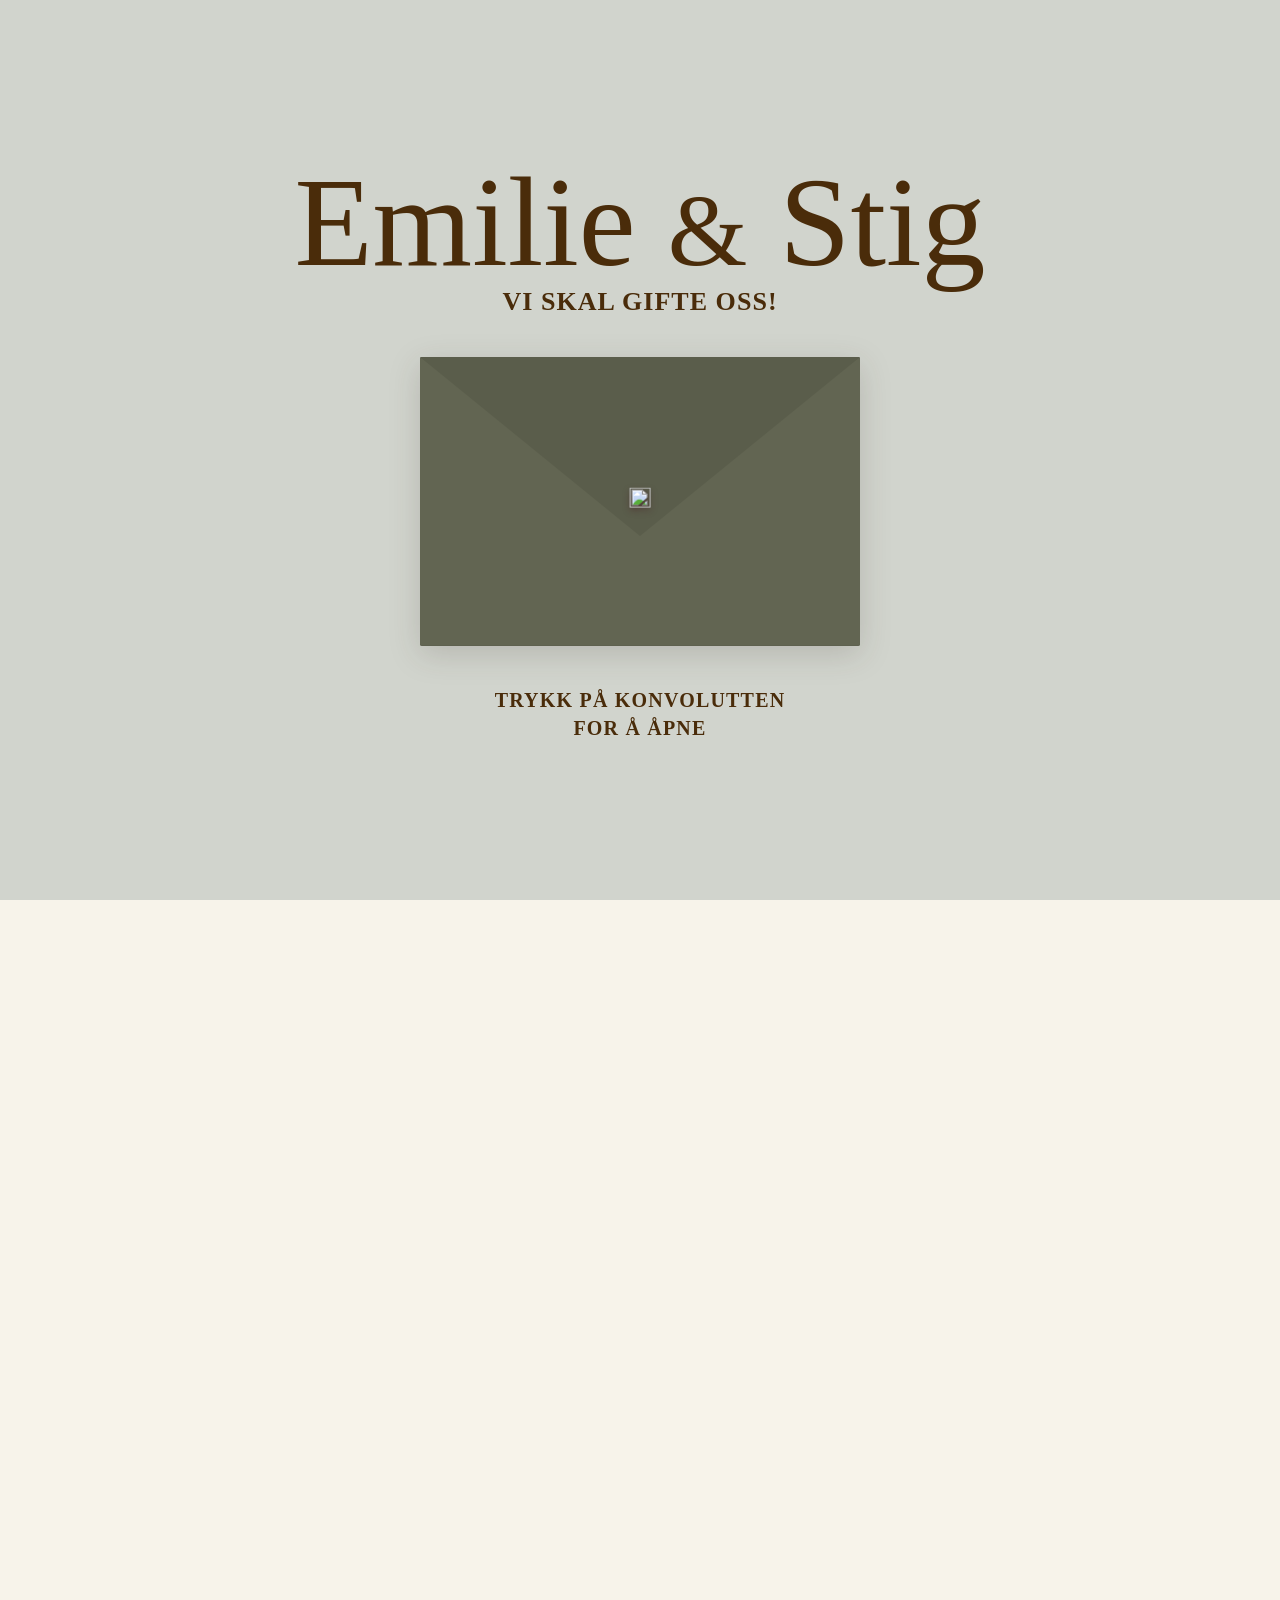
==== commit c434eee9: "Tegninger fra den trykte invitasjonen, program fra planleggeren og ryddigere stedskort - Ringer, kir" ====
--- a/index.html
+++ b/index.html
@@ -25,71 +25,16 @@
 </head>
 <body>
 
-<!-- Strektegnede ikoner (hus, ringer, glass) som brukes flere steder -->
+<!-- Tegninger fra den trykte invitasjonen (ringer, kirke, Telemarkstunet, glass, middag, kake, måne) -->
 <svg width="0" height="0" style="position:absolute" aria-hidden="true">
-  <symbol id="ikon-hus" viewBox="0 0 120 64">
-    <g fill="none" stroke="currentColor" stroke-width="1.5" stroke-linejoin="round" stroke-linecap="round">
-      <path d="M2 62 H118"/>
-      <path d="M38 62 V22 H82 V62"/><path d="M34 22 L44 8 H76 L86 22"/><path d="M56 8 V4 H62 V8"/>
-      <path d="M12 62 V32 H38"/><path d="M8 32 L16 25 H38"/><path d="M82 32 H108 V62"/><path d="M82 25 H104 L112 32"/>
-      <path d="M45 27 h6 v8 h-6 z M57 27 h6 v8 h-6 z M69 27 h6 v8 h-6 z M45 41 h6 v8 h-6 z M69 41 h6 v8 h-6 z"/>
-      <path d="M17 38 h6 v8 h-6 z M28 38 h6 v8 h-6 z M88 38 h6 v8 h-6 z M99 38 h6 v8 h-6 z"/>
-      <path d="M55 62 V48 H65 V62"/><path d="M60 48 V62"/>
-      <path d="M12 62 q3 -6 7 -2 q3 -5 7 -1 q3 -5 7 0 M86 62 q3 -6 7 -2 q3 -5 7 -1 q3 -5 7 0"/>
-    </g>
-  </symbol>
-  <symbol id="ikon-kirke" viewBox="0 0 120 64">
-    <g fill="none" stroke="currentColor" stroke-width="1.5" stroke-linejoin="round" stroke-linecap="round">
-      <path d="M2 62 H118"/>
-      <path d="M38 62 V34 H82 V62"/><path d="M34 34 L44 26 H76 L86 34"/>
-      <path d="M54 26 V16 H66 V26"/><path d="M52 16 L60 6 L68 16"/><path d="M60 6 V1 M57.5 3 H62.5"/>
-      <path d="M58 24 v-3 q2 -2.5 4 0 v3"/>
-      <path d="M14 62 V42 H38"/><path d="M10 42 L18 36 H38"/><path d="M82 42 H106 V62"/><path d="M82 36 H102 L110 42"/>
-      <path d="M44 50 v-6 q3 -4 6 0 v6 z M70 50 v-6 q3 -4 6 0 v6 z"/>
-      <path d="M20 56 v-6 q3 -4 6 0 v6 z M94 56 v-6 q3 -4 6 0 v6 z"/>
-      <path d="M54 62 V52 q6 -7 12 0 V62"/><path d="M60 48.5 V62"/>
-    </g>
-  </symbol>
-  <symbol id="ikon-nattmat" viewBox="0 0 64 48">
-    <g fill="none" stroke="currentColor" stroke-width="1.5" stroke-linecap="round" stroke-linejoin="round">
-      <path d="M6 24 H58"/><path d="M8 24 Q10 42 32 42 Q54 42 56 24"/><path d="M24 44 H40"/>
-      <path d="M24 18 q-3 -4 0 -8 q3 -4 0 -8 M32 18 q-3 -4 0 -8 q3 -4 0 -8 M40 18 q-3 -4 0 -8 q3 -4 0 -8"/>
-    </g>
-  </symbol>
-  <symbol id="ikon-ringer" viewBox="0 0 60 44">
-    <g fill="none" stroke="currentColor" stroke-width="1.5">
-      <circle cx="21" cy="27" r="14"/><circle cx="21" cy="27" r="11"/>
-      <circle cx="36" cy="27" r="14"/><circle cx="36" cy="27" r="11"/>
-      <path d="M47 11 c-1.5 -2.5 -5.5 -1.5 -4.5 1.5 l4.5 4.5 l4.5 -4.5 c1 -3 -3 -4 -4.5 -1.5 z" stroke-linejoin="round"/>
-    </g>
-  </symbol>
-  <symbol id="ikon-middag" viewBox="0 0 72 48">
-    <g fill="none" stroke="currentColor" stroke-width="1.5" stroke-linecap="round" stroke-linejoin="round">
-      <circle cx="36" cy="24" r="17"/><circle cx="36" cy="24" r="11"/>
-      <path d="M7 6 V15 Q7 19 10 19 Q13 19 13 15 V6 M10 6 V15 M10 19 V42"/>
-      <path d="M62 42 V6 Q67 12 66 22 L62 24"/>
-    </g>
-  </symbol>
-  <symbol id="ikon-kake" viewBox="0 0 64 48">
-    <g fill="none" stroke="currentColor" stroke-width="1.5" stroke-linecap="round" stroke-linejoin="round">
-      <ellipse cx="32" cy="42" rx="28" ry="4"/>
-      <path d="M10 27 L46 15 L54 19 L18 31 Z"/><path d="M18 31 V40 L54 28 V19"/><path d="M10 27 V36 L18 40"/>
-      <path d="M18 35.5 L54 23.5"/><circle cx="42" cy="13" r="3"/><path d="M43 10 Q45 6 48 6"/>
-    </g>
-  </symbol>
-  <symbol id="ikon-natt" viewBox="0 0 60 48">
-    <g fill="none" stroke="currentColor" stroke-width="1.5" stroke-linecap="round" stroke-linejoin="round">
-      <path d="M38 6 A18 18 0 1 0 54 32 A14 14 0 1 1 38 6 Z"/>
-      <path d="M14 8 V16 M10 12 H18 M20 30 V36 M17 33 H23 M50 6 V10 M48 8 H52"/>
-    </g>
-  </symbol>
-  <symbol id="ikon-glass" viewBox="0 0 60 64">
-    <g fill="none" stroke="currentColor" stroke-width="1.5" stroke-linecap="round" stroke-linejoin="round">
-      <g transform="rotate(-16 18 34)"><path d="M11 10 H25 L24 30 Q18 37 12 30 Z"/><path d="M12 22 H24"/><path d="M18 34 V54 M12 54 H24"/></g>
-      <g transform="rotate(16 42 34)"><path d="M35 10 H49 L48 30 Q42 37 36 30 Z"/><path d="M36 22 H48"/><path d="M42 34 V54 M36 54 H48"/></g>
-      <path d="M30 3 V7 M25 4 L27 8 M35 4 L33 8"/>
-    </g>
-  </symbol>
+  <symbol id="ikon-ringer" viewBox="0 0 95 68"><path fill="currentColor" fill-rule="evenodd" d="M92.6 2.8L92.1 2.2L91.0 1.9L89.9 1.1L88.4 0.8L86.1 0.9L83.2 2.5L82.6 2.5L81.1 1.5L80.6 1.5L78.4 0.8L75.6 1.1L73.9 2.1L73.2 2.8L72.2 5.1L72.6 8.0L73.1 9.0L73.1 9.5L72.9 9.8L72.1 9.8L70.4 9.0L66.8 8.0L62.5 7.5L59.4 7.5L54.0 8.2L50.8 9.2L46.8 11.1L45.5 11.2L41.1 9.2L37.4 8.1L32.5 7.5L29.4 7.5L25.1 8.0L21.5 9.0L18.6 10.1L15.1 12.0L10.6 15.5L8.6 17.6L6.2 20.8L4.1 24.6L3.2 26.8L2.1 30.5L1.5 35.4L1.5 38.5L2.0 42.8L3.2 47.1L4.1 49.2L6.0 52.8L9.5 57.2L11.6 59.2L15.1 61.9L18.6 63.8L20.8 64.6L24.5 65.8L29.4 66.4L32.5 66.4L36.8 65.9L41.1 64.6L45.1 62.8L46.4 62.6L50.8 64.6L54.5 65.8L59.4 66.4L62.5 66.4L66.8 65.9L70.4 64.9L73.2 63.8L76.8 61.9L81.2 58.4L83.2 56.2L85.6 53.1L87.8 49.2L88.6 47.1L89.6 43.9L90.4 38.5L90.4 35.4L89.8 30.5L88.6 26.8L87.8 24.6L85.9 21.1L84.1 18.9L84.0 18.1L84.5 17.2L93.2 8.5L93.6 5.1ZM45.6 55.2L46.2 55.2L46.8 55.5L47.9 56.6L47.8 57.4L47.1 58.0L46.2 58.5L45.6 58.5L45.1 58.2L44.1 57.2L44.1 56.5L45.1 55.5ZM45.9 23.4L46.8 23.8L47.4 24.5L49.0 27.0L49.9 28.8L51.0 32.1L51.5 35.6L51.5 38.2L51.0 41.8L49.9 45.1L49.0 46.9L47.4 49.4L46.8 50.1L46.0 50.5L45.1 50.1L44.5 49.4L42.9 46.9L42.0 45.1L40.9 41.8L40.4 38.2L40.4 35.6L40.9 32.1L42.0 28.8L42.9 27.0L44.5 24.5L45.1 23.8ZM50.0 19.6L51.0 19.8L52.0 20.8L53.8 23.2L55.0 25.6L55.9 27.6L56.8 30.4L57.5 35.4L57.5 38.5L57.0 42.4L55.9 46.2L54.5 49.2L53.1 51.6L52.0 53.1L50.8 54.2L50.0 54.2L49.2 53.9L48.6 53.1L48.6 52.4L50.4 50.1L51.6 48.1L53.4 43.9L53.8 42.6L54.2 39.5L54.4 35.5L53.8 31.2L52.6 27.9L51.6 25.8L48.5 21.4L48.6 20.6L49.2 20.0ZM41.1 19.6L41.9 19.6L42.6 20.0L43.4 20.8L43.4 21.5L40.2 25.8L38.5 30.0L38.1 31.2L37.6 34.4L37.5 38.4L38.1 42.6L39.2 46.0L40.2 48.1L43.4 52.5L43.2 53.2L42.6 53.9L41.9 54.2L40.9 54.1L39.9 53.1L38.1 50.6L36.9 48.2L36.0 46.2L35.1 43.5L34.4 38.5L34.4 35.4L34.9 31.5L36.0 27.6L37.4 24.6L38.8 22.2L39.9 20.8ZM59.6 16.4L62.2 16.4L66.2 17.0L69.1 18.0L70.9 18.9L74.0 21.0L76.9 23.9L79.0 27.0L79.9 28.8L80.9 31.6L81.5 35.6L81.5 38.2L80.9 42.2L79.9 45.1L79.0 46.9L76.9 50.0L74.0 52.9L70.9 55.0L69.1 55.9L66.2 56.9L62.2 57.5L59.6 57.5L56.1 57.0L54.6 56.5L54.0 55.8L54.1 55.0L55.9 52.8L57.4 50.0L58.6 47.1L59.8 43.4L60.4 38.5L60.4 35.4L59.9 31.1L58.9 27.5L57.4 23.9L55.9 21.1L54.1 18.9L54.0 18.1L54.6 17.4L55.1 17.1ZM29.6 16.4L32.2 16.4L35.8 16.9L37.2 17.4L37.9 18.1L37.8 18.9L36.0 21.1L34.5 23.9L33.2 26.8L32.1 30.5L31.5 35.4L31.5 38.5L32.0 42.8L33.0 46.4L34.5 50.0L36.0 52.8L37.8 55.0L37.9 55.8L37.2 56.5L36.8 56.8L32.2 57.5L29.6 57.5L25.6 56.9L22.8 55.9L21.0 55.0L17.9 52.9L15.0 50.0L12.9 46.9L12.0 45.1L11.0 42.2L10.4 38.2L10.4 35.6L11.0 31.6L12.0 28.8L12.9 27.0L15.0 23.9L17.9 21.0L21.0 18.9L22.8 18.0L25.6 17.0ZM45.6 15.4L46.2 15.4L46.8 15.6L47.9 16.8L47.8 17.6L46.2 18.6L45.6 18.6L45.1 18.4L44.0 17.2L44.1 16.5L44.8 15.9ZM59.4 10.4L62.5 10.4L66.4 10.9L70.2 12.0L74.6 14.1L78.5 17.0L80.9 19.4L82.5 21.4L83.8 23.2L85.0 25.6L85.9 27.6L86.8 30.4L87.5 35.4L87.5 38.5L87.0 42.4L85.9 46.2L83.8 50.6L80.9 54.5L78.5 56.9L76.5 58.5L74.6 59.8L72.2 61.0L70.2 61.9L67.5 62.8L62.5 63.5L59.4 63.5L54.4 62.8L51.2 61.8L49.8 61.0L49.4 60.6L49.4 60.0L50.5 59.0L51.4 58.6L52.0 58.6L54.8 59.6L59.5 60.4L63.5 60.2L66.6 59.8L70.0 58.6L72.1 57.6L73.9 56.5L76.1 54.8L78.4 52.6L80.4 50.1L81.6 48.1L82.6 46.0L83.8 42.6L84.4 38.4L84.4 35.5L83.6 30.8L82.6 27.9L81.6 25.8L78.8 21.8L75.4 18.5L72.1 16.2L70.0 15.2L67.1 14.2L62.4 13.5L59.5 13.5L55.9 14.0L52.0 15.2L51.4 15.2L50.5 14.9L49.4 13.9L49.4 13.2L49.8 12.9L51.2 12.1L54.9 11.0ZM29.4 10.4L32.5 10.4L37.0 11.0L40.6 12.1L42.1 12.9L42.6 13.5L42.5 13.9L41.8 14.6L40.5 15.2L39.4 15.1L36.6 14.1L32.4 13.5L29.5 13.5L25.9 14.0L21.9 15.2L20.2 16.0L17.0 18.1L15.0 19.9L12.5 22.5L10.0 26.2L9.2 27.9L8.1 31.2L7.5 35.5L7.5 38.4L8.2 43.1L9.2 46.0L10.2 48.1L13.1 52.1L16.5 55.4L19.8 57.6L21.9 58.6L24.8 59.6L29.5 60.4L33.5 60.2L36.6 59.8L39.4 58.8L40.5 58.6L41.8 59.2L42.5 60.0L42.6 60.4L42.1 61.0L40.6 61.8L37.5 62.8L32.5 63.5L29.4 63.5L25.5 63.0L21.6 61.9L17.2 59.8L13.4 56.9L11.0 54.5L9.4 52.5L8.1 50.6L6.9 48.2L6.0 46.2L5.1 43.5L4.4 38.5L4.4 35.4L4.9 31.5L6.0 27.6L8.1 23.2L11.0 19.4L13.4 17.0L15.4 15.4L17.2 14.1L19.6 12.9L21.6 12.0L24.4 11.1ZM75.1 6.1L75.5 5.0L76.1 4.2L77.8 3.6L79.0 3.8L80.1 4.1L81.9 5.9L82.5 6.2L83.6 6.0L85.8 4.1L87.6 3.6L89.0 3.8L89.9 4.1L90.8 5.4L90.8 6.8L90.1 7.9L83.9 14.1L83.2 14.5L82.6 14.5L82.0 14.1L76.6 8.8L75.5 7.2Z"/></symbol>
+  <symbol id="ikon-kirke" viewBox="0 0 80 72"><g fill="none" stroke="currentColor" stroke-width="3" stroke-linecap="round" stroke-linejoin="round"><path d="M3 66H77M9 66V35L28 20L47 35V66M47 66V31L56 8L65 31V66M56 8V2M53 4.5H59M52 66V57A4 4 0 0 1 60 57V66M16 57V49A3.5 3.5 0 0 1 23 49V57ZM32 57V49A3.5 3.5 0 0 1 39 49V57Z"/></g></symbol>
+  <symbol id="ikon-hus" viewBox="0 0 130 68"><path fill="currentColor" fill-rule="evenodd" d="M48.5 42.1L48.0 42.6L47.8 43.4L47.8 48.8L47.9 51.0L48.1 51.5L48.5 51.9L49.6 52.2L54.1 52.2L54.8 52.0L55.4 51.4L55.8 50.2L55.6 43.1L55.4 42.6L54.9 42.1L54.2 41.9L49.1 41.9ZM50.2 43.5L52.0 43.4L53.1 43.6L54.1 44.9L54.2 49.2L54.0 49.9L53.2 50.5L50.4 50.5L49.9 50.2L49.2 49.4L49.2 46.2L49.1 46.1L49.2 44.5ZM74.2 42.2L73.8 43.1L73.8 47.9L74.0 51.4L74.8 52.0L75.9 52.2L79.8 52.2L80.9 51.9L81.5 51.1L81.8 50.0L81.6 43.2L81.4 42.6L80.4 41.9L79.5 41.8L75.8 41.8ZM75.8 43.8L76.9 43.4L78.5 43.4L79.0 43.5L79.8 44.1L80.1 44.9L80.2 49.4L80.1 49.8L79.5 50.4L76.5 50.5L75.9 50.2L75.4 49.8L75.2 44.5ZM107.1 38.9L106.4 39.9L106.1 41.0L106.1 45.2L106.4 47.8L107.1 48.6L108.0 49.0L112.5 49.1L113.2 48.9L113.8 48.4L114.2 47.1L114.1 40.2L113.8 39.5L112.8 38.8L111.4 38.5L108.1 38.5ZM108.2 40.5L108.9 40.2L111.2 40.2L112.1 40.6L112.5 41.0L112.8 41.5L112.8 46.4L112.1 47.2L108.8 47.4L108.2 47.1L107.9 46.6L107.6 44.8L107.6 41.4ZM95.1 38.9L94.4 39.9L94.1 41.1L94.1 45.8L94.2 47.4L94.6 48.1L95.1 48.6L96.5 49.1L100.8 49.1L101.5 48.9L102.0 48.5L102.5 47.6L102.5 40.2L102.2 39.5L101.6 38.9L100.2 38.5L99.2 38.6L96.5 38.5ZM100.0 40.5L100.6 41.1L100.8 41.5L100.8 46.5L100.1 47.2L99.8 47.4L96.9 47.4L96.2 46.9L95.9 45.9L95.9 41.4L96.5 40.6L97.1 40.4L99.0 40.2ZM30.2 38.8L29.6 39.4L29.2 40.2L29.1 47.1L29.4 47.9L30.4 48.9L31.4 49.1L36.1 49.0L36.6 48.8L37.2 48.0L37.5 46.9L37.4 45.9L37.5 40.6L37.1 39.6L36.6 39.1L35.0 38.5L30.9 38.5ZM31.8 40.4L34.1 40.1L35.0 40.4L35.6 41.1L35.8 46.1L35.5 46.8L34.8 47.2L32.0 47.2L31.4 47.0L30.9 46.4L30.8 45.9L30.9 41.4L31.1 40.9ZM18.1 39.0L17.6 39.5L17.2 40.4L17.1 46.6L17.6 48.0L18.1 48.6L18.9 49.0L23.2 49.1L24.6 48.8L25.2 48.0L25.5 46.8L25.5 40.2L25.2 39.5L24.6 38.9L23.4 38.5L19.4 38.5ZM19.8 40.4L21.5 40.1L22.6 40.2L23.1 40.5L23.8 41.4L23.8 45.9L23.4 46.9L22.5 47.4L19.9 47.2L19.4 47.0L18.9 46.4L18.9 41.6L19.2 40.8ZM48.5 27.1L48.0 27.6L47.8 28.4L47.8 34.9L47.9 35.9L48.2 36.6L49.0 37.0L53.9 37.1L55.0 36.8L55.5 36.2L55.8 35.4L55.6 28.0L55.4 27.4L54.6 26.9L49.1 26.9ZM50.4 28.2L51.0 28.1L52.9 28.2L53.4 28.5L54.1 29.4L54.2 33.9L53.9 34.9L53.4 35.2L50.5 35.4L49.9 35.1L49.2 34.4L49.1 29.8L49.4 29.0ZM74.5 27.1L73.9 27.8L73.8 28.1L73.8 33.5L73.9 36.0L74.1 36.5L75.0 37.0L80.4 37.0L81.0 36.8L81.6 35.9L81.8 35.1L81.6 28.1L81.2 27.2L80.8 26.9L80.1 26.8L79.2 26.9L75.6 26.8ZM76.2 28.2L76.6 28.1L79.1 28.2L79.8 28.8L80.1 29.4L80.2 34.1L80.1 34.5L79.2 35.2L78.6 35.4L76.2 35.2L75.8 35.0L75.2 34.4L75.1 29.9L75.4 29.0ZM61.5 27.1L61.0 27.6L60.8 28.2L60.8 34.0L60.9 34.1L60.8 34.9L60.9 36.0L61.1 36.5L62.0 37.0L66.6 37.1L68.0 36.8L68.4 36.4L68.8 35.2L68.6 28.0L68.2 27.2L67.0 26.8L66.6 26.9L62.9 26.8ZM63.2 28.2L63.8 28.1L66.0 28.2L67.1 29.4L67.2 34.0L67.1 34.5L66.2 35.2L63.8 35.4L62.9 35.1L62.2 34.4L62.1 29.9L62.4 29.0ZM1.5 65.2L1.5 65.8L2.2 66.2L8.4 66.1L14.6 66.4L19.1 66.1L23.1 66.1L26.8 66.4L30.2 66.4L33.6 66.1L37.6 66.1L41.9 66.4L47.6 66.1L52.4 66.1L56.1 66.4L62.1 66.1L70.9 66.2L71.0 66.4L76.2 66.1L81.0 66.1L84.8 66.4L90.9 66.1L91.6 66.2L95.4 66.1L98.8 66.4L109.1 66.1L109.2 66.2L115.6 66.4L119.6 66.1L127.1 66.2L127.6 66.0L127.9 65.6L127.5 65.0L126.8 64.8L119.0 64.8L118.1 64.5L117.5 63.8L117.4 63.2L117.5 62.6L117.5 58.6L117.4 58.5L117.5 34.2L117.4 33.5L116.8 32.5L115.8 32.1L90.5 32.1L90.0 31.9L89.5 31.2L89.5 27.4L89.6 27.0L90.2 26.4L91.2 26.1L96.6 26.4L111.1 26.2L112.2 26.5L113.4 27.1L118.2 31.9L119.6 32.9L120.4 33.2L121.1 33.2L121.5 32.9L121.5 32.4L121.2 31.9L116.4 28.0L113.8 25.4L112.5 24.6L90.8 24.5L90.1 24.2L89.6 23.8L89.1 22.0L88.6 21.5L87.8 21.2L86.4 21.4L43.5 21.2L41.4 21.4L40.8 21.6L40.1 22.4L39.9 23.6L39.6 24.0L39.0 24.5L38.4 24.6L17.5 24.5L16.4 25.0L15.6 25.5L13.2 27.9L10.8 30.0L9.2 31.0L8.1 32.2L8.1 33.1L8.4 33.4L9.4 33.2L15.8 27.5L17.0 26.6L18.0 26.2L24.9 26.2L25.0 26.4L38.5 26.2L39.4 26.6L40.0 27.6L39.8 31.2L38.9 32.1L13.8 32.1L12.8 32.5L12.2 33.0L12.0 33.6L12.0 38.5L12.1 38.6L12.0 53.4L12.1 54.0L12.0 54.1L11.9 63.8L11.6 64.2L10.9 64.8L3.2 64.8L3.1 64.6L2.1 64.8ZM95.5 63.9L96.2 62.9L96.8 62.6L97.8 62.6L99.5 63.6L99.9 64.1L99.9 64.5L99.2 64.9L96.5 64.9L95.9 64.6ZM15.0 63.8L15.2 63.2L16.4 62.5L17.5 62.5L18.4 62.9L18.9 63.4L19.1 64.0L18.5 64.6L15.8 64.9L15.0 64.4ZM115.9 63.8L115.8 64.1L114.9 64.8L102.0 64.8L101.2 64.2L101.5 63.5L103.9 61.1L105.4 61.2L107.4 62.6L108.2 62.6L110.1 61.1L111.1 60.6L111.9 60.6L113.5 61.1L115.5 63.0ZM66.6 51.0L68.5 51.1L69.5 52.0L69.6 52.4L69.5 54.1L69.6 63.0L69.4 64.0L68.8 64.6L68.0 64.9L66.4 64.8L65.8 64.1L65.5 63.5L65.4 52.6L65.9 51.5ZM61.4 51.0L63.2 51.1L63.9 51.8L64.1 52.5L64.0 55.6L64.1 63.2L63.8 64.2L62.9 64.8L61.0 64.6L60.5 64.2L60.2 63.8L60.2 60.5L60.1 60.4L60.2 53.2L60.1 53.1L60.4 51.8L61.0 51.1ZM90.6 33.8L95.9 33.8L96.0 33.9L110.5 33.8L110.6 33.9L114.9 33.9L115.9 34.5L116.1 35.2L116.0 59.9L115.5 60.5L115.0 60.5L112.2 59.0L110.4 59.1L109.6 59.5L108.6 60.5L107.8 60.9L107.0 60.6L106.0 59.9L104.2 59.6L102.1 60.4L100.4 61.9L99.8 61.9L97.8 61.0L96.1 61.1L94.6 61.9L92.9 64.1L91.8 64.6L90.8 64.8L90.1 64.5L89.6 64.0L89.5 63.6L89.5 35.1L89.8 34.5ZM14.2 34.0L15.0 33.8L15.5 33.9L38.5 33.8L39.6 34.2L40.0 35.1L40.0 42.1L39.9 42.2L40.0 55.4L39.9 55.5L39.9 63.8L39.4 64.5L38.9 64.8L26.5 64.9L26.4 64.8L22.0 64.8L21.4 64.5L21.0 64.0L21.6 62.8L22.6 61.8L23.9 61.2L24.9 61.2L25.8 61.5L27.2 62.8L28.1 62.8L30.0 61.0L30.9 60.6L31.8 60.6L33.1 61.1L34.8 62.4L35.5 62.4L35.6 61.5L35.2 60.9L33.9 59.6L32.1 58.9L30.4 59.0L29.2 59.6L28.4 60.5L27.9 60.8L27.1 60.8L25.4 59.8L24.0 59.6L22.0 60.4L20.1 61.9L19.2 61.9L17.5 60.9L16.4 61.0L14.6 61.9L14.1 61.9L13.6 61.5L13.4 60.9L13.4 53.2L13.5 53.1L13.4 38.9L13.5 38.8L13.5 35.1L13.8 34.5ZM41.9 23.8L42.8 23.1L51.1 23.0L51.2 23.1L80.0 23.0L80.1 23.1L86.6 23.1L87.2 23.4L87.8 24.1L87.8 32.2L87.9 32.4L87.9 37.1L87.8 37.2L87.9 63.2L87.6 64.1L87.1 64.6L86.4 64.9L79.9 64.9L79.8 64.8L72.6 64.9L71.6 64.6L71.0 63.8L70.9 63.0L70.9 52.0L71.0 51.8L70.6 50.5L69.9 49.9L68.6 49.6L60.5 49.5L59.4 49.9L58.9 50.4L58.6 51.0L58.5 53.9L58.6 63.1L58.1 64.4L57.0 64.9L51.2 64.9L51.1 64.8L42.6 64.9L42.2 64.6L41.8 63.6L41.6 61.2L41.6 53.2L41.8 53.1L41.6 24.5ZM36.2 21.4L36.2 22.0L36.5 22.4L37.2 22.2L37.9 21.6L38.9 20.1L40.4 18.5L41.0 17.0L42.0 16.0L44.0 13.0L45.4 11.6L46.2 9.8L47.6 8.4L48.6 7.8L52.1 7.8L52.2 7.9L80.4 7.8L81.6 8.1L83.0 9.4L84.8 12.2L88.5 17.1L91.5 21.6L92.4 22.1L93.1 21.8L93.0 20.9L92.0 19.6L90.4 17.0L88.2 14.5L84.9 9.4L82.5 6.6L80.9 6.1L68.9 6.2L68.5 6.1L67.9 5.4L67.8 3.5L67.1 2.2L66.4 1.9L62.9 1.9L62.8 1.8L61.0 1.9L60.0 2.5L59.8 3.2L59.8 5.2L59.0 6.0L47.9 6.1L46.8 6.6L46.1 7.2L45.4 8.8L44.2 9.9L43.1 12.0L41.8 13.4L40.9 14.5L40.1 15.9L39.1 16.9L38.4 18.5L36.9 20.2ZM61.4 4.1L62.0 3.5L62.5 3.4L65.0 3.5L65.9 4.2L66.1 5.1L66.0 5.5L65.1 6.1L62.5 6.1L62.1 6.0L61.5 5.4Z"/></symbol>
+  <symbol id="ikon-glass" viewBox="0 0 86 88"><path fill="currentColor" fill-rule="evenodd" d="M84.6 16.8L82.9 16.1L81.5 16.0L80.2 15.5L79.2 15.4L77.2 14.5L72.2 13.4L70.2 12.5L65.2 11.4L63.2 10.5L61.9 10.6L61.1 11.2L60.0 16.5L59.5 17.6L59.5 18.4L58.5 22.4L58.5 23.1L57.5 26.4L57.5 27.2L57.0 28.5L56.9 29.9L56.5 30.6L56.0 33.8L55.1 36.5L55.0 37.8L54.5 39.4L54.4 40.6L54.0 41.5L53.9 43.8L54.1 44.4L55.8 46.8L56.2 47.9L57.9 49.8L60.8 52.0L61.0 52.5L61.0 53.5L60.5 54.6L60.4 55.6L59.5 57.6L59.4 58.6L59.0 59.5L58.9 60.9L58.5 61.6L58.4 62.6L57.5 64.6L57.4 65.6L57.0 66.5L56.9 67.9L56.5 68.6L56.4 69.6L55.5 71.6L55.4 72.6L55.0 73.5L54.9 74.9L54.5 75.6L54.4 76.6L53.5 78.6L53.4 79.6L53.0 80.5L52.9 81.5L52.2 81.9L46.4 80.1L44.4 79.8L43.6 79.8L42.5 80.1L41.6 79.9L39.5 80.1L37.8 80.8L35.6 81.1L34.5 81.8L33.5 81.8L32.8 80.8L32.6 79.5L32.0 78.2L31.8 76.6L31.1 75.4L30.6 72.5L30.0 71.2L29.8 69.6L29.1 68.4L28.6 65.5L28.0 64.2L27.8 62.6L27.1 61.4L26.6 58.5L26.0 57.2L25.8 55.6L25.2 54.8L24.9 53.1L24.9 52.2L28.8 49.1L29.6 48.1L30.1 46.8L31.0 45.6L31.2 44.8L32.0 43.5L32.1 42.5L31.8 40.6L31.1 39.4L31.0 37.8L29.9 33.8L29.6 31.5L29.1 30.4L28.6 27.5L28.1 26.4L27.8 23.5L26.9 20.8L26.6 18.4L26.0 17.2L25.6 14.5L25.1 13.4L25.0 11.9L24.8 11.2L24.0 10.6L22.9 10.6L21.8 11.0L20.6 11.1L19.4 11.8L16.5 12.2L15.2 12.9L13.6 13.1L12.4 13.8L9.5 14.2L8.2 14.9L6.6 15.1L5.4 15.8L2.4 16.2L1.5 16.8L0.9 17.4L0.8 18.5L1.1 20.2L2.0 21.9L2.2 23.4L3.0 24.9L3.2 26.4L4.0 27.9L4.4 29.8L5.6 32.1L5.9 33.8L6.6 35.1L6.9 36.8L7.6 38.1L8.1 40.4L8.9 41.6L9.1 43.2L9.9 44.6L10.1 46.2L10.9 47.6L11.2 49.1L11.8 49.6L12.9 50.0L13.8 50.6L14.9 51.0L16.2 51.9L17.6 52.4L18.4 52.4L20.1 52.9L21.8 52.9L22.4 53.1L22.8 53.6L23.2 56.4L23.9 57.6L24.1 59.2L24.8 60.5L25.2 63.4L25.9 64.6L26.1 66.2L26.8 67.5L27.2 70.4L27.9 71.6L28.1 73.2L28.8 74.5L29.2 77.4L29.9 78.6L30.1 80.2L30.6 81.1L30.8 81.8L30.5 82.4L29.9 82.9L28.6 83.1L27.2 83.9L25.5 84.1L23.2 84.9L22.1 86.0L22.1 86.4L22.5 86.9L24.1 87.0L25.2 86.8L26.5 86.1L29.4 85.6L30.6 85.0L32.2 84.8L33.5 84.1L36.4 83.6L37.6 83.0L39.2 82.8L40.1 82.2L41.5 82.0L42.6 81.4L43.2 81.4L44.2 82.0L45.6 82.5L47.5 82.9L48.6 83.4L49.6 83.5L50.4 83.9L54.5 84.9L55.6 85.4L56.6 85.5L57.4 85.9L58.8 86.1L60.5 86.8L62.4 87.1L63.1 87.1L63.6 86.8L63.8 86.5L63.6 85.8L62.6 84.9L55.8 82.9L55.2 82.4L55.4 80.6L55.9 79.5L56.9 75.4L57.4 74.2L57.5 73.2L57.9 72.5L58.9 68.4L59.4 67.2L59.5 66.2L59.9 65.5L60.9 61.4L61.4 60.2L61.5 59.2L61.9 58.5L62.1 57.1L62.8 55.4L62.9 54.4L63.4 53.4L64.1 52.9L66.8 52.6L68.1 52.1L69.8 52.0L73.0 50.4L74.6 49.1L75.4 47.2L75.5 46.2L76.4 44.2L76.5 43.2L77.4 41.2L77.5 40.2L78.5 38.1L78.9 36.4L79.5 35.1L79.9 33.4L80.8 31.4L81.0 30.0L81.8 28.9L82.1 27.1L82.8 25.9L83.1 24.1L83.8 22.9L84.1 21.1L84.9 19.5L85.1 17.6ZM27.1 32.6L27.8 33.5L28.1 36.4L28.8 38.1L29.2 41.4L29.8 42.8L28.8 45.1L27.9 46.0L27.0 47.4L24.1 49.8L21.5 50.5L20.4 50.5L18.8 50.0L17.0 49.9L13.9 48.1L13.0 47.2L12.8 46.8L12.6 45.5L11.9 44.0L11.5 42.1L10.2 39.8L9.9 38.1L10.0 37.2L10.8 36.8L12.6 36.1L14.4 35.8L17.0 34.9L17.5 34.9L25.8 32.4L26.8 32.4ZM58.8 32.5L59.2 32.2L60.2 32.4L61.0 32.8L62.4 33.0L63.6 33.5L75.2 36.8L76.0 37.4L76.1 37.8L76.0 38.5L75.4 39.8L74.9 41.9L74.1 43.0L73.6 45.1L72.8 47.1L71.1 48.8L70.0 49.1L68.9 49.9L68.0 50.1L66.1 50.2L65.4 50.5L63.6 50.5L61.4 49.5L60.4 48.8L58.2 46.6L56.5 43.6L56.4 41.4L56.9 39.4L57.4 38.2L57.4 37.5L58.4 33.1ZM22.4 13.5L22.9 13.9L23.1 14.4L23.2 15.4L23.8 16.5L24.1 19.4L25.0 22.1L25.2 24.5L26.0 26.1L26.2 28.5L26.5 29.1L26.4 29.5L25.6 30.1L23.1 30.9L22.1 31.0L19.6 31.9L14.8 33.1L10.0 34.6L9.0 34.5L8.2 33.8L8.0 32.1L7.0 30.2L6.8 28.6L6.0 27.2L5.8 25.6L5.0 24.2L4.8 22.6L4.0 21.2L3.8 20.1L3.8 18.8L4.5 18.1L7.4 17.6L8.6 17.0L10.2 16.8L11.5 16.1L14.4 15.6L15.6 15.0L17.2 14.8L18.5 14.1L19.6 14.0L20.8 13.6ZM63.5 13.2L64.2 13.2L67.6 14.4L68.6 14.5L69.4 14.9L73.5 15.9L74.6 16.4L75.6 16.5L76.4 16.9L80.5 17.9L81.4 18.2L82.2 19.0L82.4 19.5L81.5 21.6L81.4 22.6L80.5 24.6L80.4 25.6L79.5 27.6L79.4 28.6L78.5 30.6L78.4 31.6L77.6 33.4L76.8 34.5L75.8 34.6L74.6 34.1L71.9 33.5L67.2 32.0L66.2 31.9L63.6 31.0L61.9 30.6L60.5 30.1L59.6 29.5L59.4 28.6L59.8 27.9L59.9 26.5L60.4 25.2L60.9 22.1L61.8 19.4L61.9 18.1L62.4 16.5L62.4 15.8L63.0 13.8ZM51.6 2.8L50.9 2.6L49.8 3.2L49.5 4.1L48.6 5.4L48.5 6.1L47.6 7.4L47.4 8.5L46.9 9.2L46.8 10.1L47.2 10.8L48.2 10.8L48.6 10.5L49.6 9.1L50.0 8.0L50.6 7.1L51.0 6.0L51.6 5.1L52.0 4.1L52.0 3.4ZM34.6 2.5L34.1 2.9L33.9 3.4L33.9 4.1L34.1 4.9L34.8 5.8L35.1 6.9L35.8 7.8L36.1 8.9L37.0 10.4L37.6 10.9L38.4 10.9L39.1 10.1L38.8 8.5L35.8 2.9L35.2 2.5ZM42.6 0.9L42.1 1.2L41.8 2.5L41.8 7.2L42.1 8.9L42.5 9.2L43.0 9.2L43.6 8.9L44.1 7.4L44.1 2.5L43.9 1.5L43.4 1.0Z"/></symbol>
+  <symbol id="ikon-middag" viewBox="0 0 104 64"><path fill="currentColor" fill-rule="evenodd" d="M49.1 12.5L45.0 13.2L42.5 14.2L40.9 15.1L38.2 17.0L36.0 19.2L34.1 21.9L33.1 23.8L32.2 26.0L31.5 30.1L31.5 33.8L32.2 37.9L33.2 40.4L34.1 42.0L36.0 44.6L38.2 46.9L40.9 48.8L42.8 49.8L45.0 50.6L49.1 51.4L52.8 51.4L56.9 50.6L59.4 49.6L61.0 48.8L63.6 46.9L65.9 44.6L67.8 42.0L68.8 40.1L69.6 37.9L70.5 33.0L70.5 30.9L69.9 27.0L68.8 23.8L67.8 21.9L65.9 19.2L63.6 17.0L61.0 15.1L59.1 14.1L56.9 13.2L52.8 12.5ZM47.8 15.0L48.6 14.9L54.1 15.0L57.4 16.0L61.0 18.0L64.2 21.1L65.4 22.6L66.9 25.5L67.9 28.8L68.0 29.6L67.9 35.1L66.9 38.4L64.9 42.0L61.8 45.2L60.2 46.4L57.4 47.9L54.1 48.9L53.2 49.0L47.8 48.9L44.5 47.9L40.9 45.9L37.6 42.8L36.5 41.2L35.0 38.4L34.0 35.1L33.9 34.2L34.0 28.8L35.0 25.5L37.0 21.9L40.1 18.6L41.6 17.5L44.5 16.0ZM48.8 2.5L44.1 3.1L40.5 4.2L38.8 5.0L35.0 7.0L31.6 9.5L28.5 12.6L26.0 16.0L23.2 21.5L22.0 25.9L21.5 30.2L21.5 33.6L22.1 38.8L23.2 42.4L24.0 44.1L26.0 47.9L28.5 51.2L31.6 54.4L34.6 56.6L36.5 57.8L38.8 58.9L41.6 60.0L44.1 60.8L47.6 61.2L53.1 61.4L57.8 60.8L61.4 59.6L63.1 58.9L66.9 56.9L70.2 54.4L73.4 51.2L75.9 47.9L78.6 42.4L79.6 39.2L80.0 37.4L80.5 33.2L80.5 30.6L79.8 25.1L78.6 21.5L77.9 19.8L75.9 16.0L73.4 12.6L70.2 9.5L67.2 7.2L65.4 6.1L63.1 5.0L60.2 3.9L57.8 3.1L54.2 2.6ZM48.0 4.9L53.9 4.9L58.8 5.9L63.9 8.0L67.6 10.5L72.4 15.2L74.9 19.0L77.0 24.1L78.0 29.0L78.0 34.9L77.0 39.8L74.9 44.9L72.4 48.6L67.6 53.4L63.9 55.9L58.8 58.0L53.9 59.0L48.0 59.0L43.1 58.0L38.0 55.9L34.2 53.4L29.5 48.6L27.0 44.9L24.9 39.8L23.9 34.9L23.9 29.0L24.9 24.1L27.0 19.0L29.5 15.2L34.2 10.5L38.0 8.0L43.1 5.9ZM94.0 1.1L93.2 1.8L93.0 2.4L93.0 61.5L93.2 62.1L93.9 62.8L94.8 62.9L95.4 62.2L95.4 33.5L95.8 32.6L96.1 32.2L100.0 30.4L101.0 29.8L101.8 29.0L102.1 28.1L102.1 24.1L102.4 23.5L102.4 20.4L102.1 19.8L102.1 18.6L101.8 17.0L101.6 15.1L101.1 13.8L100.8 11.6L100.0 10.2L99.8 8.6L98.4 5.9L96.5 3.2L95.8 1.9L94.9 1.1ZM95.9 7.4L96.4 7.5L97.0 8.4L97.2 9.5L97.9 10.6L98.1 12.2L98.9 13.6L99.2 16.8L99.8 18.1L100.0 20.2L100.0 23.6L99.8 24.6L99.8 27.2L98.5 28.5L96.6 29.4L95.8 29.4L95.4 28.8L95.4 8.0ZM7.1 1.0L6.5 1.6L6.5 16.6L6.8 17.2L7.2 17.8L7.9 17.8L8.6 17.1L8.9 16.5L8.9 2.4L8.6 1.8L8.0 1.1ZM2.1 1.0L1.5 1.6L1.5 17.5L1.8 18.1L1.8 19.2L2.1 21.2L2.9 22.6L3.8 23.6L5.8 24.5L6.5 25.5L6.5 61.6L6.8 62.2L7.2 62.8L7.9 62.8L8.6 62.1L8.9 61.5L8.9 25.1L9.4 24.2L11.0 23.8L12.1 22.8L12.6 22.1L13.4 20.2L13.9 16.8L13.9 2.4L13.6 1.8L12.8 1.0L12.1 1.0L11.5 1.6L11.5 17.4L11.0 19.5L10.2 21.2L9.4 22.0L7.6 22.2L5.5 21.8L4.8 21.0L4.1 19.8L3.9 17.6L3.9 2.4L3.6 1.8L3.0 1.1Z"/></symbol>
+  <symbol id="ikon-kake" viewBox="0 0 110 80"><g fill="none" stroke="currentColor" stroke-width="3" stroke-linecap="round" stroke-linejoin="round"><ellipse cx="55" cy="68" rx="52" ry="9"/><path d="M20 34V60A35 9 0 0 0 90 60V34Z" style="fill:var(--paper)"/><ellipse cx="55" cy="34" rx="35" ry="9" style="fill:var(--paper)"/><path d="M20 46Q27 53 34 46T48 46T62 46T76 46T90 46"/><circle cx="55" cy="27" r="5"/><path d="M55 22Q57 15 63 13"/></g></symbol>
+  <symbol id="ikon-nattmat" viewBox="0 0 80 64"><g fill="none" stroke="currentColor" stroke-width="3" stroke-linecap="round" stroke-linejoin="round"><path d="M6 30H74"/><path d="M9 30Q11 54 40 54Q69 54 71 30"/><path d="M28 58H52"/><path d="M28 22q-4 -5 0 -10q4 -5 0 -10M40 22q-4 -5 0 -10q4 -5 0 -10M52 22q-4 -5 0 -10q4 -5 0 -10"/></g></symbol>
+  <symbol id="ikon-natt" viewBox="0 0 92 78"><path fill="currentColor" fill-rule="evenodd" d="M10.4 5.6L9.5 5.8L8.6 6.9L8.5 12.4L7.9 13.2L7.4 13.5L2.4 13.5L1.4 13.9L0.8 14.8L0.9 15.6L1.6 16.4L7.4 16.4L8.2 17.0L8.5 17.5L8.5 22.5L8.9 23.6L9.5 24.2L10.4 24.1L11.2 23.0L11.4 17.5L12.0 16.6L12.5 16.4L17.5 16.4L18.5 16.0L19.1 15.1L19.0 14.2L18.2 13.5L12.5 13.5L11.6 12.9L11.4 12.4L11.4 7.4L11.0 6.2ZM82.4 1.6L81.5 1.8L80.9 2.4L80.5 3.4L80.4 4.6L79.9 5.2L79.2 5.5L77.9 5.6L77.4 5.9L76.8 6.8L76.9 7.6L77.4 8.2L79.4 8.4L80.2 9.0L80.8 11.4L81.1 12.0L81.5 12.2L82.4 12.1L83.0 11.5L83.4 10.5L83.5 9.2L84.0 8.6L84.6 8.4L86.0 8.2L86.5 8.0L87.1 7.1L87.0 6.2L86.5 5.6L84.5 5.5L83.6 4.9L83.1 2.5L82.8 1.9ZM57.4 1.5L56.8 1.8L53.6 1.8L52.6 2.0L51.1 2.0L49.5 2.8L47.1 3.0L45.2 3.9L43.6 4.1L38.9 6.5L35.0 9.2L33.1 10.8L28.2 15.8L27.8 16.9L26.1 18.9L24.6 21.2L23.6 23.4L22.9 25.9L22.1 27.0L22.0 28.4L21.0 31.5L21.0 32.6L20.5 34.4L20.2 40.8L20.8 43.1L20.9 46.1L21.1 47.2L21.8 48.4L21.8 49.4L20.6 50.9L20.5 54.4L20.2 54.9L19.4 55.5L15.9 55.6L14.9 56.4L14.8 57.2L15.1 58.0L15.6 58.4L19.4 58.4L20.2 59.0L20.5 59.5L20.5 62.5L20.9 63.6L21.5 64.2L22.4 64.1L23.2 63.0L23.4 59.5L23.6 59.0L24.1 58.5L25.2 58.4L26.4 59.2L27.8 61.4L28.8 62.4L29.8 63.8L34.8 68.6L36.1 69.1L37.8 70.6L39.1 71.1L40.4 72.2L42.9 73.0L44.0 73.8L46.5 74.8L47.8 74.9L49.5 75.4L50.2 75.4L51.5 75.9L52.6 75.9L53.6 76.1L56.8 76.1L57.4 76.4L58.5 76.4L59.1 76.1L61.2 76.1L62.2 75.9L65.5 75.6L66.6 75.0L68.2 74.8L69.5 74.1L70.8 74.0L78.6 70.0L80.9 68.0L82.9 66.6L85.1 64.4L85.6 63.5L88.6 60.1L89.1 58.8L90.5 57.1L91.0 55.8L91.1 54.6L90.6 53.8L89.8 53.6L85.2 55.9L83.6 56.1L82.2 56.9L81.1 57.0L79.5 57.5L78.5 57.5L75.6 58.0L72.2 58.0L69.4 57.5L68.4 57.5L66.4 57.0L63.0 55.9L62.1 55.2L58.8 53.8L57.1 52.2L55.8 51.8L52.0 48.0L50.6 46.4L48.5 43.2L47.0 40.2L46.8 38.6L46.0 37.2L45.9 36.1L45.4 34.5L45.4 33.5L44.9 30.6L44.9 27.2L45.4 24.4L45.4 23.4L45.9 21.4L46.4 20.2L46.4 19.6L47.0 18.0L47.6 17.1L49.1 13.8L50.6 12.1L51.1 10.8L54.9 7.0L59.0 3.9L59.2 3.4L59.2 2.9L58.8 1.9L58.2 1.5ZM46.4 6.1L49.4 5.6L50.4 5.1L51.5 5.1L52.0 5.6L51.1 6.9L48.8 9.1L48.2 9.8L47.8 11.1L46.2 12.8L45.9 13.9L45.2 14.8L44.6 16.2L44.4 17.5L43.6 18.4L42.2 24.1L42.2 27.2L42.0 28.2L42.0 30.6L42.2 31.6L42.2 33.8L42.8 35.1L42.9 36.8L43.8 38.4L43.9 39.6L45.1 42.9L46.4 44.6L47.1 46.2L49.8 49.8L54.8 54.6L56.1 55.1L57.8 56.6L58.9 57.0L59.8 57.6L61.2 58.2L62.5 58.5L63.8 59.4L69.1 60.6L72.2 60.6L73.2 60.9L78.8 60.6L80.1 60.1L81.6 60.0L83.4 59.1L84.8 59.1L85.0 59.4L84.8 60.1L83.1 61.9L82.2 63.1L78.0 66.9L75.1 68.8L73.8 69.2L72.2 70.4L71.2 70.9L69.6 71.1L68.2 71.9L66.6 72.1L65.5 72.8L57.4 73.5L56.8 73.2L53.6 73.2L50.4 72.5L49.6 72.5L48.4 72.0L47.5 72.0L44.6 70.6L43.6 70.5L42.0 69.9L40.1 68.2L38.8 67.8L36.5 66.2L32.0 62.0L30.6 60.4L29.5 58.6L29.1 57.8L29.1 56.9L28.8 55.9L27.2 54.8L25.0 50.2L24.8 48.6L24.1 47.4L24.0 46.2L23.6 45.1L23.6 43.1L23.1 40.8L23.1 38.1L23.4 37.5L23.4 34.4L24.2 31.0L24.4 29.6L25.2 27.6L25.4 26.6L26.0 25.0L26.6 24.1L28.1 20.8L29.8 19.0L31.0 16.9L34.9 13.0L36.5 11.6L39.6 9.5Z"/></symbol>
 </svg>
 
 <!-- ============ FORSIDE ============ -->
@@ -133,16 +78,16 @@
         <p class="k-navn__tekst">og vil gjerne feire dagen med <span id="gjest">deg</span></p>
       </div>
       <div class="k k-std">
-        <svg class="ikon ikon--ringer" viewBox="0 0 60 44" aria-hidden="true"><use href="#ikon-ringer"/></svg>
+        <svg class="ikon ikon--ringer" viewBox="0 0 95 68" aria-hidden="true"><use href="#ikon-ringer"/></svg>
         <span class="k-std__dato">21. august 2027</span>
         <span class="k-std__skille" aria-hidden="true"></span>
-        <svg class="ikon ikon--kirke" viewBox="0 0 120 64" aria-hidden="true"><use href="#ikon-kirke"/></svg>
+        <svg class="ikon ikon--kirke" viewBox="0 0 80 72" aria-hidden="true"><use href="#ikon-kirke"/></svg>
         <span class="k-std__samme">Vielse i</span>
         <span class="k-std__sted">Øyer kirke</span>
+        <span class="k-std__tid">kl. 14.00</span>
         <span class="k-std__by">Kongsvegen 328<br>2636 Øyer</span>
-        <span class="k-std__tid">kl. 14.00</span>
         <span class="k-std__skille" aria-hidden="true"></span>
-        <svg class="ikon ikon--hus" viewBox="0 0 120 64" aria-hidden="true"><use href="#ikon-hus"/></svg>
+        <svg class="ikon ikon--hus" viewBox="0 0 130 68" aria-hidden="true"><use href="#ikon-hus"/></svg>
         <span class="k-std__samme">Selskap på</span>
         <span class="k-std__sted">Telemarkstunet</span>
         <span class="k-std__by">Kantvegen 135<br>2618 Lillehammer</span>
@@ -180,12 +125,12 @@
     <p class="note reveal">Foreløpig program – tidene kan endre seg.</p>
 
     <ol class="timeline">
-      <li class="reveal"><svg class="ikon timeline__ikon" viewBox="0 0 120 64" aria-hidden="true"><use href="#ikon-kirke"/></svg><div><h3>Vielse</h3><p><span class="time">kl. 14.00</span> I Øyer kirke.</p></div></li>
-      <li class="reveal"><svg class="ikon timeline__ikon" viewBox="0 0 60 64" aria-hidden="true"><use href="#ikon-glass"/></svg><div><h3>Aperitiff</h3><p><span class="time">kl. 15.00</span> På Telemarkstunet. Skål med brudeparet.</p></div></li>
-      <li class="reveal"><svg class="ikon timeline__ikon" viewBox="0 0 72 48" aria-hidden="true"><use href="#ikon-middag"/></svg><div><h3>Middag og taler</h3><p><span class="time">kl. 17.30</span> Middag, taler og god stemning.</p></div></li>
-      <li class="reveal"><svg class="ikon timeline__ikon" viewBox="0 0 64 48" aria-hidden="true"><use href="#ikon-kake"/></svg><div><h3>Kake, første dans og fest</h3><p><span class="time">kl. 21.00</span> Deretter er dansegulvet åpent.</p></div></li>
-      <li class="reveal"><svg class="ikon timeline__ikon" viewBox="0 0 64 48" aria-hidden="true"><use href="#ikon-nattmat"/></svg><div><h3>Nattmat</h3><p><span class="time">kl. 23.30</span> Litt påfyll til de som fortsatt danser.</p></div></li>
-      <li class="reveal"><svg class="ikon timeline__ikon" viewBox="0 0 60 48" aria-hidden="true"><use href="#ikon-natt"/></svg><div><h3>Takk for i kveld</h3><p><span class="time">kl. 01.00</span> Birkebeineren hotell ligger i gangavstand.</p></div></li>
+      <li class="reveal"><svg class="ikon timeline__ikon" viewBox="0 0 95 68" aria-hidden="true"><use href="#ikon-ringer"/></svg><div><h3>Vielse</h3><p><span class="time">kl. 14.00</span> Seremoni i Øyer kirke.</p></div></li>
+      <li class="reveal"><svg class="ikon timeline__ikon" viewBox="0 0 86 88" aria-hidden="true"><use href="#ikon-glass"/></svg><div><h3>Aperitiff</h3><p><span class="time">kl. 15.00</span> Vi drar til Telemarkstunet for aperitiff. Det er ingen felles transport fra kirken.</p></div></li>
+      <li class="reveal"><svg class="ikon timeline__ikon" viewBox="0 0 104 64" aria-hidden="true"><use href="#ikon-middag"/></svg><div><h3>Middag, taler og god stemning</h3><p><span class="time">kl. 17.00</span></p></div></li>
+      <li class="reveal"><svg class="ikon timeline__ikon" viewBox="0 0 110 80" aria-hidden="true"><use href="#ikon-kake"/></svg><div><h3>Kaffe og kake</h3><p><span class="time">kl. 21.00</span> Serveres sammen med første dans. Deretter er dansegulvet åpent.</p></div></li>
+      <li class="reveal"><svg class="ikon timeline__ikon" viewBox="0 0 80 64" aria-hidden="true"><use href="#ikon-nattmat"/></svg><div><h3>Nattmat</h3><p><span class="time">kl. 23.30</span></p></div></li>
+      <li class="reveal"><svg class="ikon timeline__ikon" viewBox="0 0 92 78" aria-hidden="true"><use href="#ikon-natt"/></svg><div><h3>Takk for i dag</h3><p><span class="time">kl. 01.00</span> Hver og en ordner hjemreisen selv – Birkebeineren hotell ligger i gangavstand.</p></div></li>
     </ol>
   </div>
 </section>
--- a/style.css
+++ b/style.css
@@ -623,32 +623,36 @@
    V9 – VIELSE I ØYER KIRKE, NYTT PROGRAM OG TYDELIG TAKK
    ===================================================== */
 
-/* Stedskortet: dato øverst, så vielsen i kirken, så selskapet. Kortet er høyere,
-   så polaroiden og pila flyttes litt ned. */
-.kollasje { height: calc(940 * var(--u)); }
-.k-std { top: calc(172 * var(--u)); height: calc(410 * var(--u)); gap: 0; padding: calc(18 * var(--u)) calc(16 * var(--u)); }
-.k-polaroid { top: calc(612 * var(--u)); }
-.k-blomst { top: calc(610 * var(--u)); }
-.k-pil { top: calc(872 * var(--u)); }
-
-.k-std .ikon--ringer { width: calc(30 * var(--u)); margin-top: 0; }
-.k-std__dato  { font-size: calc(24 * var(--u)); margin-top: calc(2 * var(--u)); }
-.k-std__skille { width: calc(56 * var(--u)); height: 1px; background: var(--inset); margin: calc(12 * var(--u)) 0; }
-.k-std .ikon--kirke, .k-std .ikon--hus { width: calc(66 * var(--u)); margin-bottom: calc(4 * var(--u)); }
-.k-std__samme { margin-top: calc(2 * var(--u)); font-size: max(8px, calc(12 * var(--u))); letter-spacing: .18em; }
-.k-std__sted  { font-size: calc(23 * var(--u)); margin-top: 0; line-height: 1.15; }
-.k-std__by    { font-size: max(10px, calc(15 * var(--u))); line-height: 1.25; }
-.k-std__tid   { margin-top: calc(3 * var(--u)); font-weight: 600; font-style: normal; font-family: var(--font-caps); letter-spacing: .1em; color: var(--wine); }
-
-@media (max-width: 560px) {
-  .k-std { padding: calc(14 * var(--u)) calc(8 * var(--u)); }
-  .k-std__dato  { font-size: 15.5px; }
-  .k-std__samme { font-size: 9.5px; letter-spacing: .12em; }
-  .k-std__sted  { font-size: 16px; }
-  .k-std__by    { font-size: 12px; }
-  .k-std__tid   { font-size: 12.5px; }
-  .k-std__skille { margin: calc(9 * var(--u)) 0; }
-  .k-pil { top: calc(905 * var(--u)); }
+/* Stedskortet: dato øverst, så vielsen i kirken, så selskapet. Kortet er større enn før,
+   og all tekst skalerer med kortet, så ingenting går utenfor rammen. Polaroiden og pila
+   flyttes ned for å gi plass. */
+.kollasje { height: calc(990 * var(--u)); }
+.k-std { left: calc(326 * var(--u)); top: calc(128 * var(--u)); width: calc(254 * var(--u)); height: calc(500 * var(--u)); rotate: 2.5deg; gap: 0; justify-content: center; padding: calc(26 * var(--u)) calc(26 * var(--u)); }
+.k-std > * { flex-shrink: 0; max-width: 100%; }
+.k-polaroid { top: calc(652 * var(--u)); }
+.k-blomst { top: calc(640 * var(--u)); }
+.k-pil { top: calc(916 * var(--u)); }
+
+.k-std .ikon--ringer { width: calc(38 * var(--u)); margin: 0; }
+.k-std__dato   { font: 600 calc(27 * var(--u))/1.2 var(--font-serif); margin-top: calc(4 * var(--u)); }
+.k-std__skille { width: calc(60 * var(--u)); height: 1px; background: var(--inset); margin: calc(16 * var(--u)) 0; }
+.k-std .ikon--kirke { width: calc(44 * var(--u)); margin-bottom: calc(6 * var(--u)); }
+.k-std .ikon--hus   { width: calc(84 * var(--u)); margin-bottom: calc(6 * var(--u)); }
+.k-std__samme  { margin: 0; font: 600 calc(13 * var(--u))/1.3 var(--font-caps); letter-spacing: .2em; text-transform: uppercase; color: var(--brown); }
+.k-std__sted   { font: 600 calc(26 * var(--u))/1.15 var(--font-serif); margin: 0; }
+.k-std__tid    { margin-top: calc(2 * var(--u)); font: italic 400 calc(19 * var(--u))/1.3 var(--font-serif); color: var(--wine); }
+.k-std__by     { margin-top: calc(4 * var(--u)); font: 400 calc(16 * var(--u))/1.3 var(--font-serif); text-wrap: balance; }
+
+@media (max-width: 560px) {
+  /* Litt større tekst på mobil, men aldri større enn kortet tåler */
+  .k-std { padding: calc(22 * var(--u)) calc(18 * var(--u)); }
+  .k-std__dato  { font-size: max(14px, calc(27 * var(--u))); }
+  .k-std__samme { font-size: max(8.5px, calc(13 * var(--u))); letter-spacing: .16em; }
+  .k-std__sted  { font-size: max(15px, calc(26 * var(--u))); }
+  .k-std__tid   { font-size: max(12px, calc(19 * var(--u))); }
+  .k-std__by    { font-size: max(11px, calc(16 * var(--u))); }
+  .k-std__skille { margin: calc(13 * var(--u)) 0; }
+  .k-pil { top: calc(930 * var(--u)); }
 }
 
 /* Takk etter innsending: tydelig hake, bekreftelse og oppsummering */
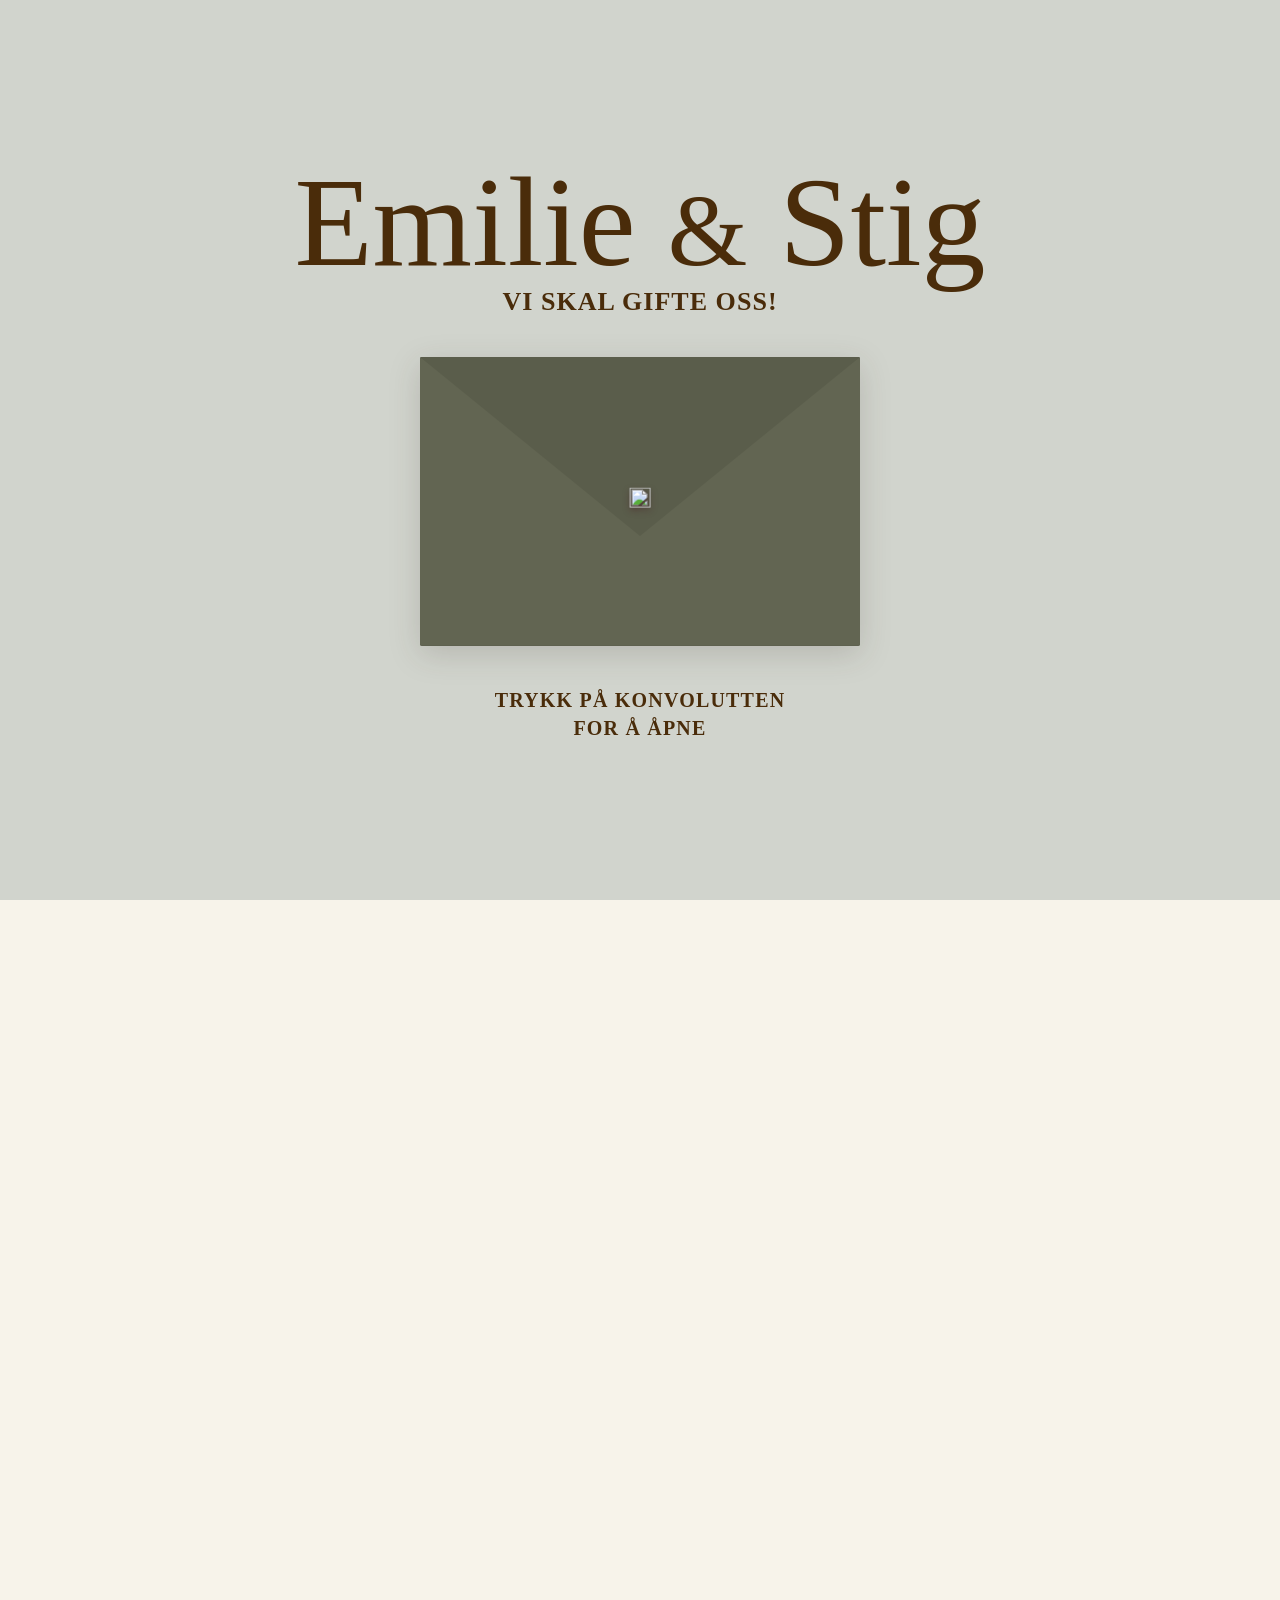
==== commit ad8184e9: "Svarfrist 1. mars, takk for i dag kl. 02.00 og ryddigere tekster - Program: fjernet transport-setnin" ====
--- a/index.html
+++ b/index.html
@@ -96,7 +96,7 @@
       <img class="k k-peon" src="assets/ny_blomst.png" alt="">
       <div class="k k-rsvp">
         <span class="k-rsvp__word" data-dere="Kommer<br>dere?">Kommer<br>du?</span>
-        <span class="k-rsvp__frist">Svar innen<br>1. mai 2027</span>
+        <span class="k-rsvp__frist">Svar innen<br>1. mars 2027</span>
       </div>
       <figure class="k k-polaroid">
         <img src="assets/par-illustrasjon.jpg" alt="Akvarellillustrasjon av Emilie og Stig i bryllupsantrekk">
@@ -126,11 +126,11 @@
 
     <ol class="timeline">
       <li class="reveal"><svg class="ikon timeline__ikon" viewBox="0 0 95 68" aria-hidden="true"><use href="#ikon-ringer"/></svg><div><h3>Vielse</h3><p><span class="time">kl. 14.00</span> Seremoni i Øyer kirke.</p></div></li>
-      <li class="reveal"><svg class="ikon timeline__ikon" viewBox="0 0 86 88" aria-hidden="true"><use href="#ikon-glass"/></svg><div><h3>Aperitiff</h3><p><span class="time">kl. 15.00</span> Vi drar til Telemarkstunet for aperitiff. Det er ingen felles transport fra kirken.</p></div></li>
+      <li class="reveal"><svg class="ikon timeline__ikon" viewBox="0 0 86 88" aria-hidden="true"><use href="#ikon-glass"/></svg><div><h3>Aperitiff</h3><p><span class="time">kl. 15.00</span> Vi drar til Telemarkstunet for aperitiff.</p></div></li>
       <li class="reveal"><svg class="ikon timeline__ikon" viewBox="0 0 104 64" aria-hidden="true"><use href="#ikon-middag"/></svg><div><h3>Middag, taler og god stemning</h3><p><span class="time">kl. 17.00</span></p></div></li>
-      <li class="reveal"><svg class="ikon timeline__ikon" viewBox="0 0 110 80" aria-hidden="true"><use href="#ikon-kake"/></svg><div><h3>Kaffe og kake</h3><p><span class="time">kl. 21.00</span> Serveres sammen med første dans. Deretter er dansegulvet åpent.</p></div></li>
+      <li class="reveal"><svg class="ikon timeline__ikon" viewBox="0 0 110 80" aria-hidden="true"><use href="#ikon-kake"/></svg><div><h3>Kaffe og kake</h3><p><span class="time">kl. 21.00</span> Deretter er dansegulvet åpent.</p></div></li>
       <li class="reveal"><svg class="ikon timeline__ikon" viewBox="0 0 80 64" aria-hidden="true"><use href="#ikon-nattmat"/></svg><div><h3>Nattmat</h3><p><span class="time">kl. 23.30</span></p></div></li>
-      <li class="reveal"><svg class="ikon timeline__ikon" viewBox="0 0 92 78" aria-hidden="true"><use href="#ikon-natt"/></svg><div><h3>Takk for i dag</h3><p><span class="time">kl. 01.00</span> Hver og en ordner hjemreisen selv – Birkebeineren hotell ligger i gangavstand.</p></div></li>
+      <li class="reveal"><svg class="ikon timeline__ikon" viewBox="0 0 92 78" aria-hidden="true"><use href="#ikon-natt"/></svg><div><h3>Takk for i dag</h3><p><span class="time">kl. 02.00</span> Hver og en ordner hjemreisen selv – Birkebeineren hotell ligger i gangavstand.</p></div></li>
     </ol>
   </div>
 </section>
@@ -147,7 +147,6 @@
         <p class="eyebrow">Vielse · kl. 14.00</p>
         <h3>Øyer kirke</h3>
         <p>Kongsvegen 328, 2636 Øyer. Kom gjerne i god tid før vielsen starter.</p>
-        <p>Det er ingen felles transport fra kirken – avtal gjerne samkjøring videre til Telemarkstunet.</p>
         <a class="btn btn--secondary" href="https://www.google.com/maps/search/?api=1&amp;query=%C3%98yer+kirke%2C+Kongsvegen+328%2C+2636+%C3%98yer" target="_blank" rel="noopener">Åpne kart</a>
       </article>
       <article class="info reveal">
@@ -160,6 +159,7 @@
         <p class="eyebrow">Servering</p>
         <h3>Mat og drikke</h3>
         <p>Vi stiller med drikke.</p>
+        <p>Husk å oppgi allergier eller matpreferanser i <a href="#rsvp">svarskjemaet</a>.</p>
       </article>
       <article class="info reveal">
         <p class="eyebrow">Overnatting</p>
@@ -192,7 +192,7 @@
   <div class="wrap narrow">
     <div class="rsvp reveal">
       <h2 class="heading heading--card"><span class="script heading__script" data-dere="Kommer dere?">Kommer du?</span><span class="heading__caps">Gi oss beskjed</span></h2>
-      <p class="note">Svar innen 1. mai 2027</p>
+      <p class="note">Svar innen 1. mars 2027</p>
 
       <form name="rsvp" method="POST" action="/takk.html" data-netlify="true" netlify-honeypot="bot-field" id="rsvp-form" novalidate>
         <input type="hidden" name="form-name" value="rsvp">
